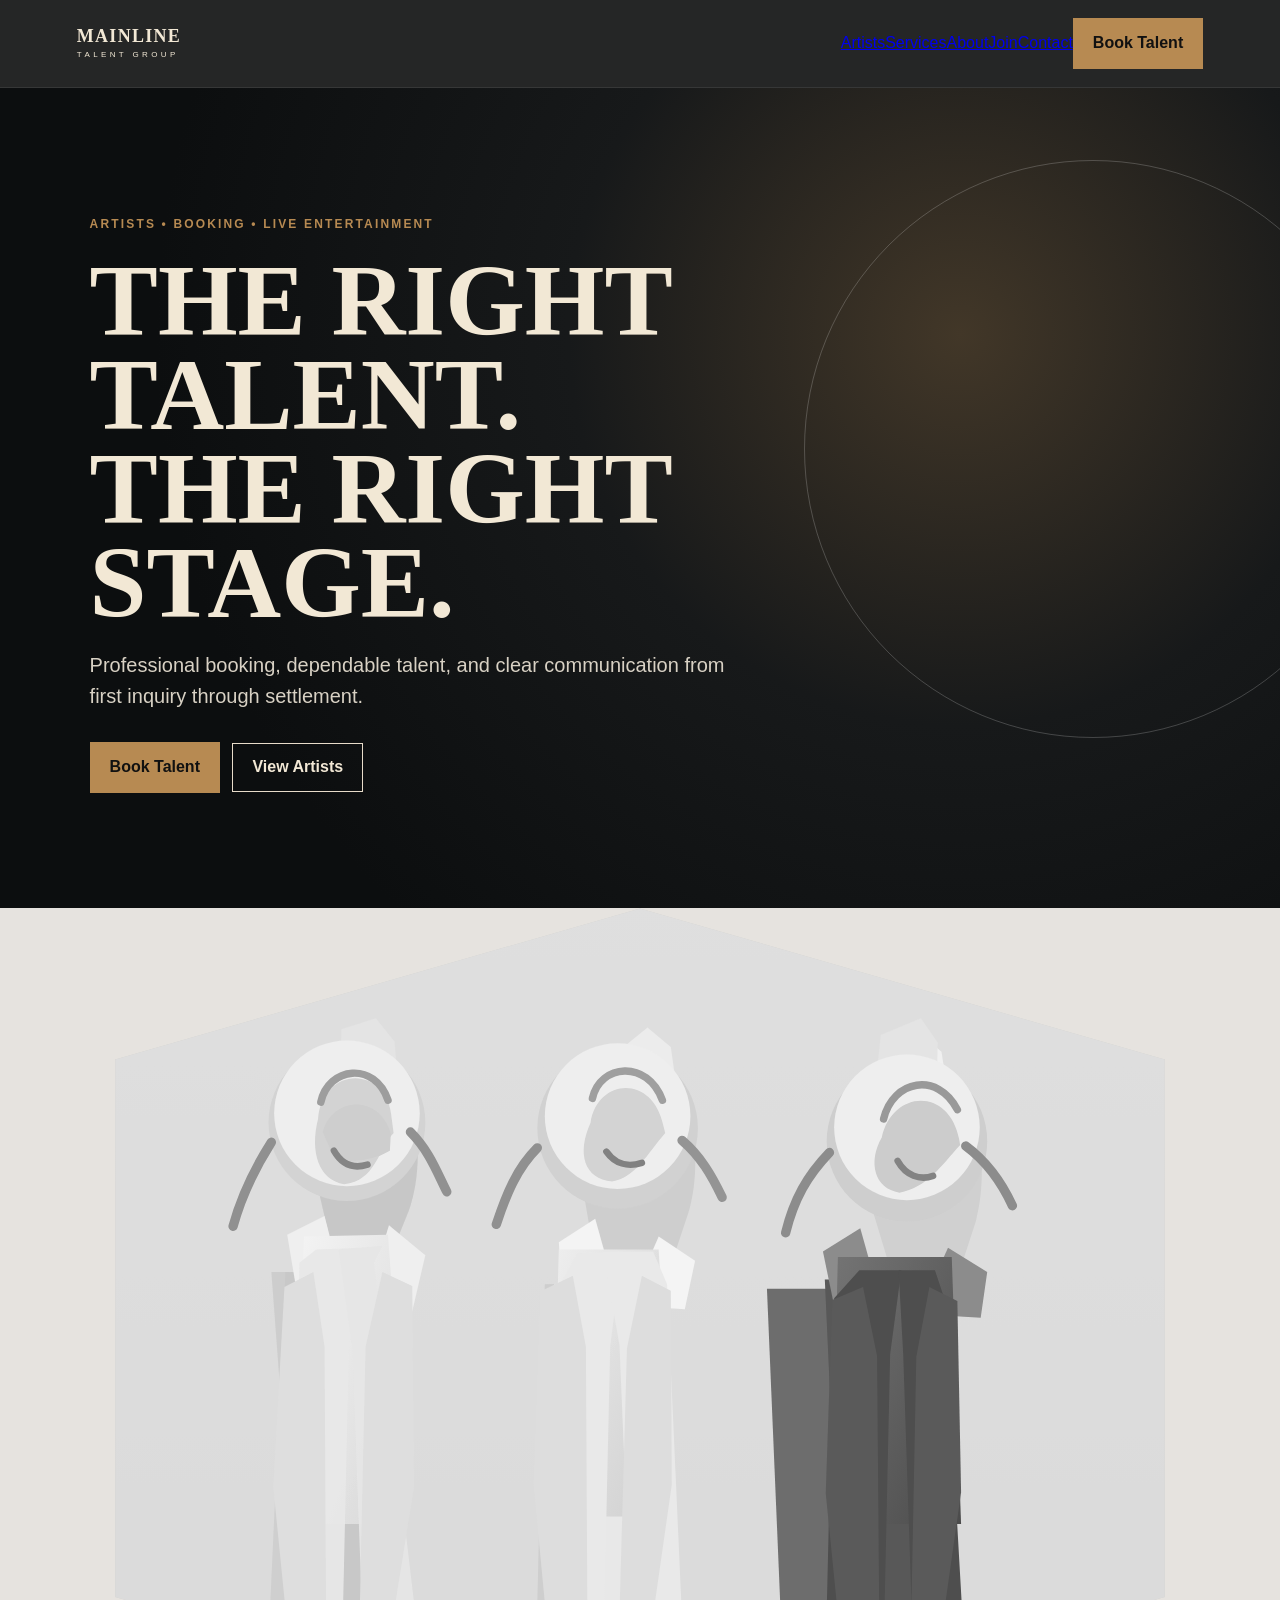
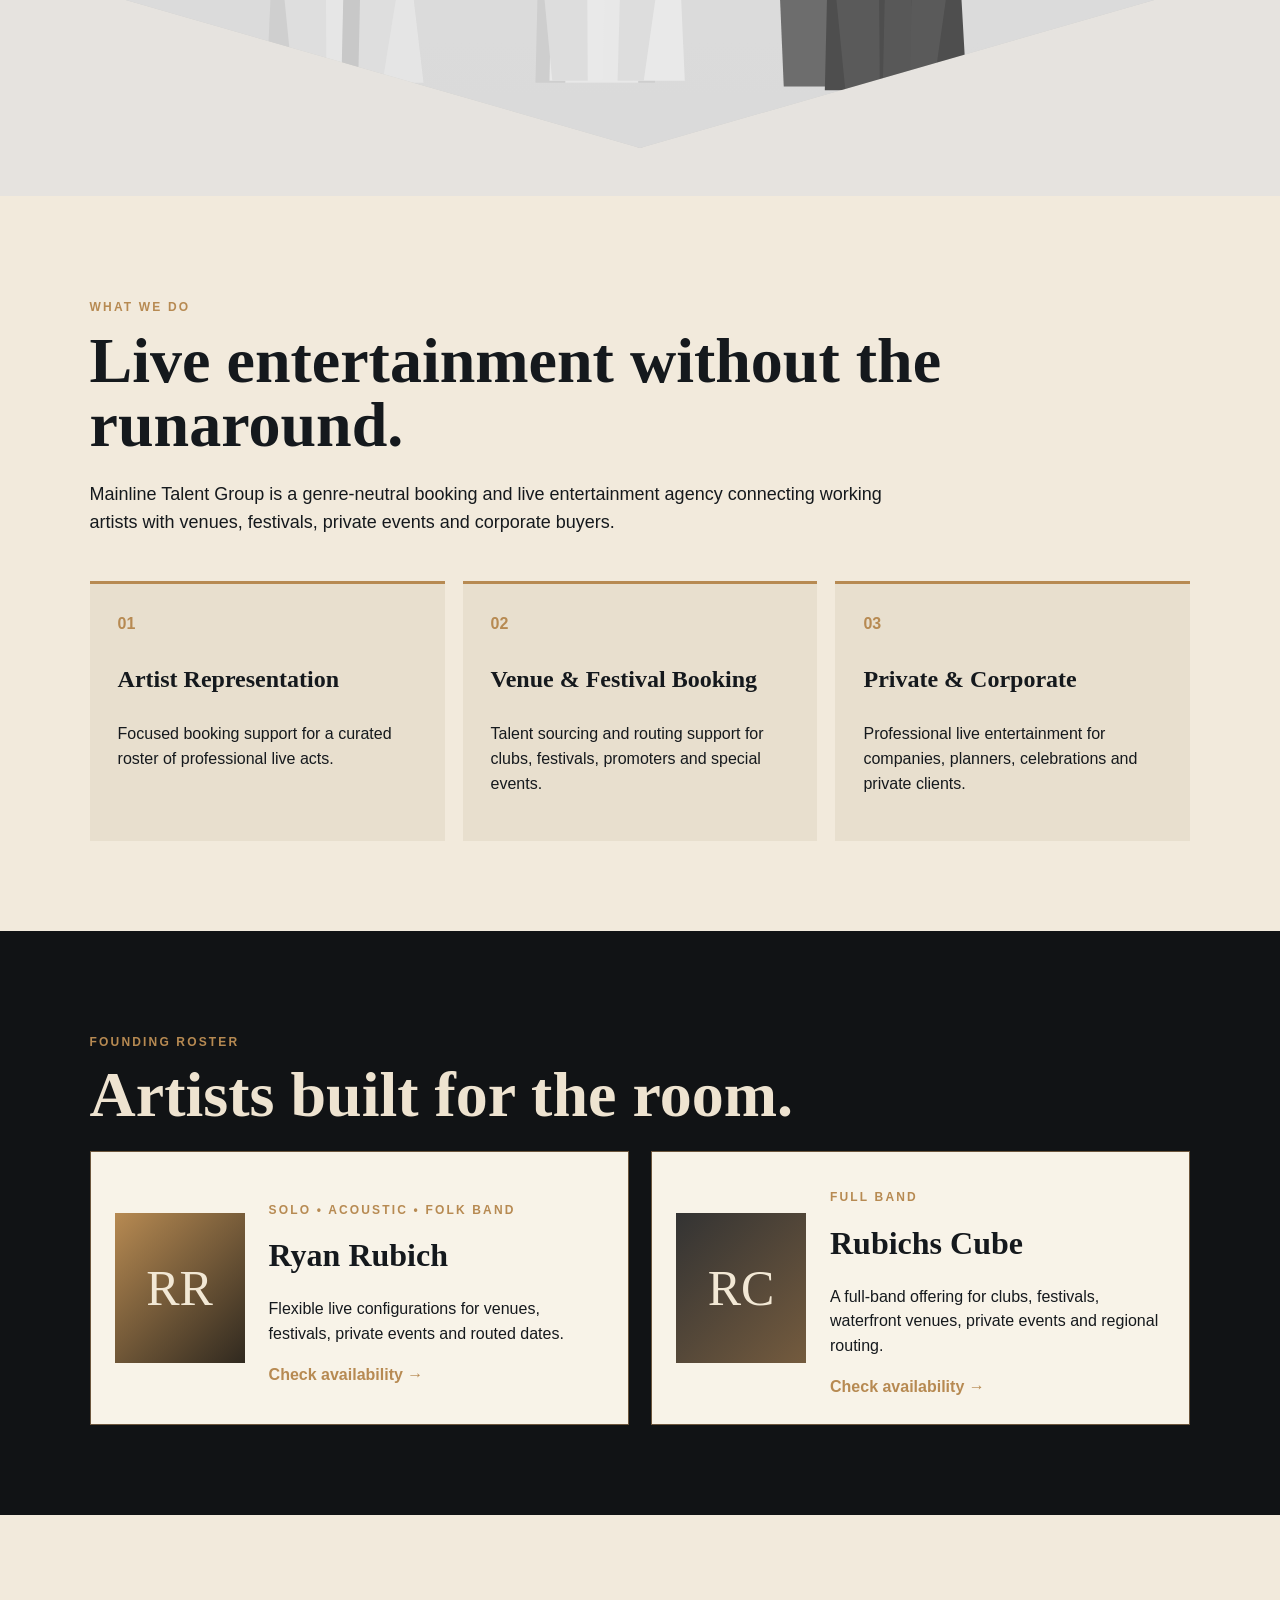
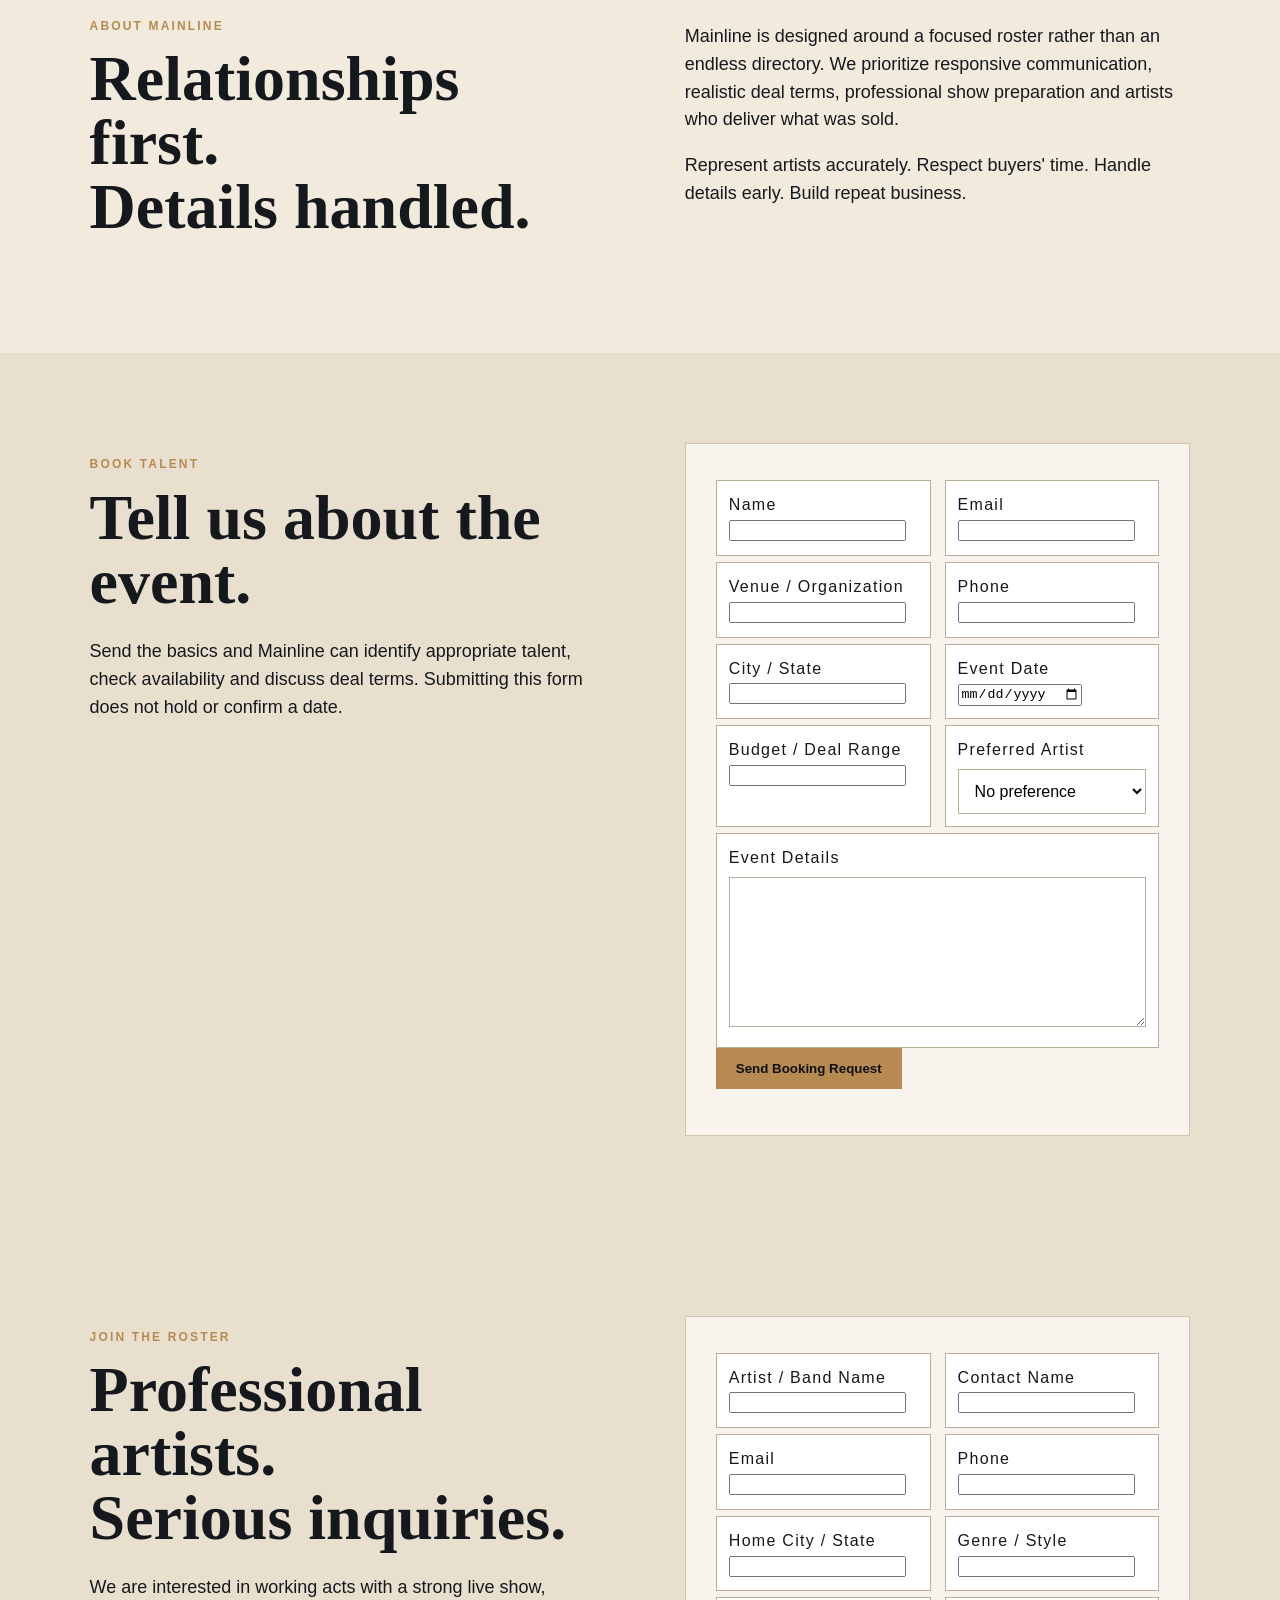
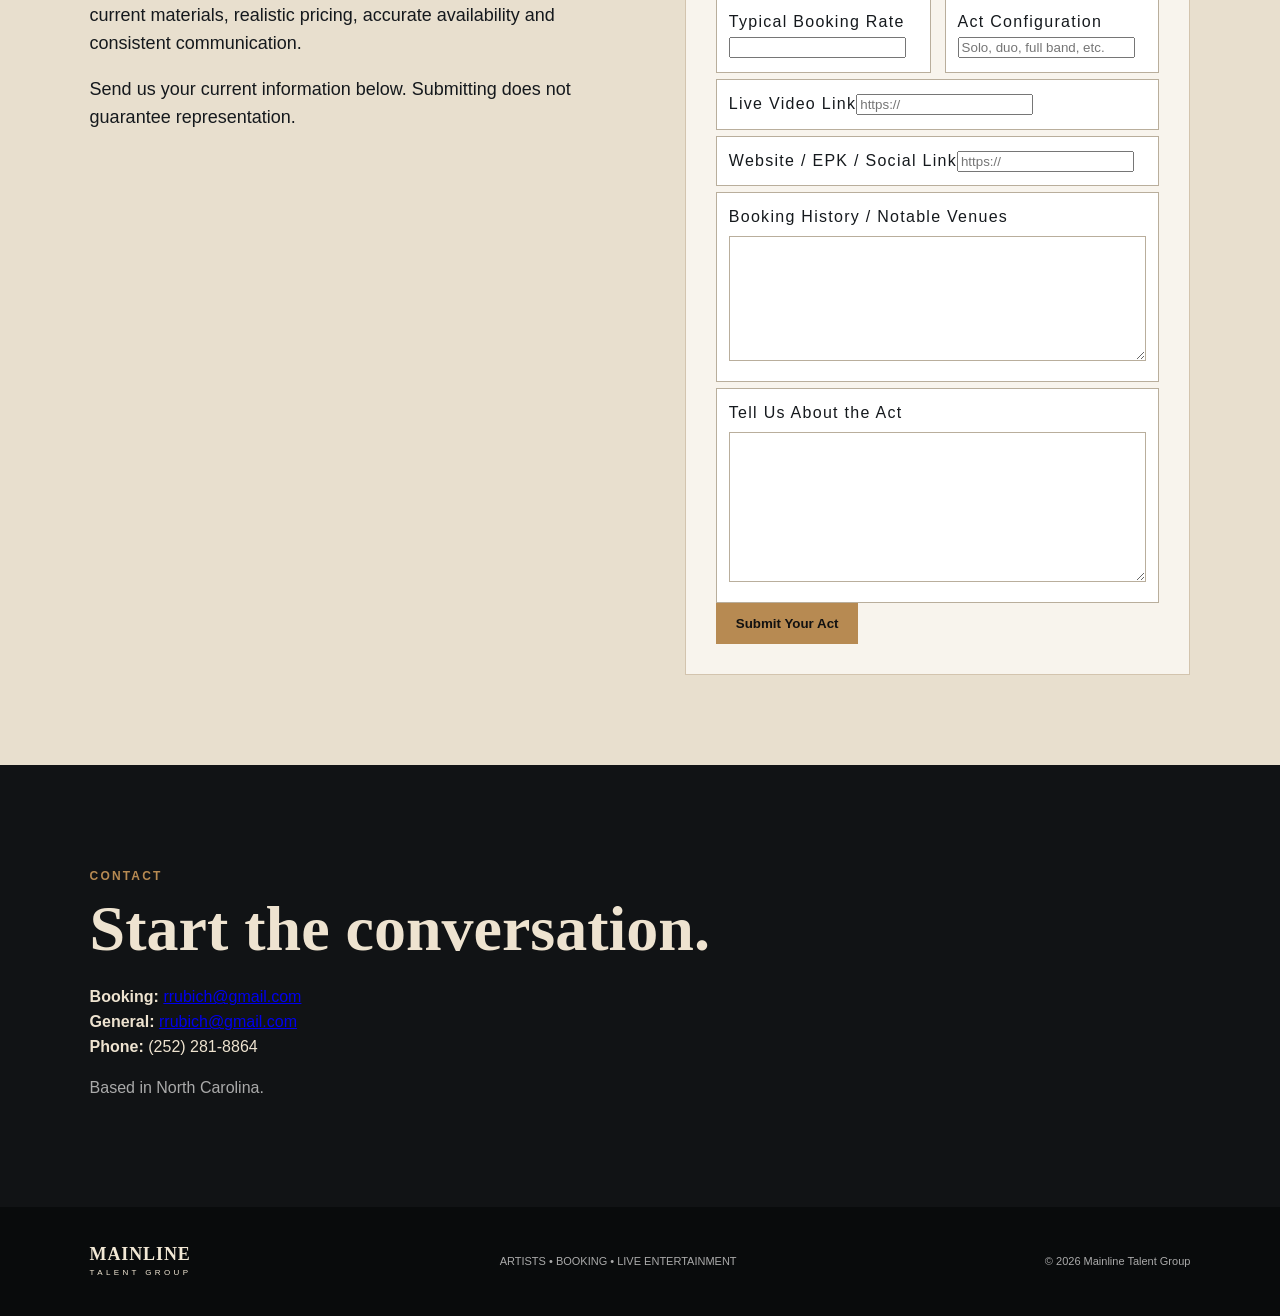
==== index.html @ 34085a2b "Fix form redirects for GitHub Pages domain" ====
<!doctype html>
<html lang="en"><head><meta charset="utf-8"><meta name="viewport" content="width=device-width,initial-scale=1">
<title>Mainline Talent Group | Artists, Booking & Live Entertainment</title><meta name="description" content="Mainline Talent Group connects professional live artists with venues, festivals, private events and corporate buyers.">
<link rel="stylesheet" href="styles.css"></head>
<body><header><a class="brand" href="#home"><b>MAINLINE</b><small>TALENT GROUP</small></a><button id="menu">☰</button><nav><a href="#artists">Artists</a><a href="#services">Services</a><a href="#about">About</a><a href="#join">Join</a><a href="#contact">Contact</a><a class="btn" href="#book">Book Talent</a></nav></header>
<main><section class="hero" id="home"><div><p class="eyebrow">ARTISTS • BOOKING • LIVE ENTERTAINMENT</p><h1>THE RIGHT TALENT.<br>THE RIGHT STAGE.</h1><p class="lede">Professional booking, dependable talent, and clear communication from first inquiry through settlement.</p><a class="btn" href="#book">Book Talent</a> <a class="outline" href="#artists">View Artists</a></div></section>

<section class="feature-band" aria-label="Mainline Talent Group portrait">
  <div class="diamond-frame">
    <img src="assets/team-portrait.svg" alt="Mainline Talent Group portrait">
  </div>
</section>

<section id="services"><p class="eyebrow">WHAT WE DO</p><h2>Live entertainment without the runaround.</h2><p class="intro">Mainline Talent Group is a genre-neutral booking and live entertainment agency connecting working artists with venues, festivals, private events and corporate buyers.</p><div class="cards"><article><i>01</i><h3>Artist Representation</h3><p>Focused booking support for a curated roster of professional live acts.</p></article><article><i>02</i><h3>Venue & Festival Booking</h3><p>Talent sourcing and routing support for clubs, festivals, promoters and special events.</p></article><article><i>03</i><h3>Private & Corporate</h3><p>Professional live entertainment for companies, planners, celebrations and private clients.</p></article></div></section>
<section class="dark" id="artists"><p class="eyebrow">FOUNDING ROSTER</p><h2>Artists built for the room.</h2><div class="artists"><article><div class="monogram">RR</div><div><p class="eyebrow">SOLO • ACOUSTIC • FOLK BAND</p><h3>Ryan Rubich</h3><p>Flexible live configurations for venues, festivals, private events and routed dates.</p><a href="#book">Check availability →</a></div></article><article><div class="monogram alt">RC</div><div><p class="eyebrow">FULL BAND</p><h3>Rubichs Cube</h3><p>A full-band offering for clubs, festivals, waterfront venues, private events and regional routing.</p><a href="#book">Check availability →</a></div></article></div></section>
<section class="split" id="about"><div><p class="eyebrow">ABOUT MAINLINE</p><h2>Relationships first.<br>Details handled.</h2></div><div><p>Mainline is designed around a focused roster rather than an endless directory. We prioritize responsive communication, realistic deal terms, professional show preparation and artists who deliver what was sold.</p><p>Represent artists accurately. Respect buyers' time. Handle details early. Build repeat business.</p></div></section>
<section class="split formwrap" id="book"><div><p class="eyebrow">BOOK TALENT</p><h2>Tell us about the event.</h2><p>Send the basics and Mainline can identify appropriate talent, check availability and discuss deal terms. Submitting this form does not hold or confirm a date.</p></div><form id="booking" action="https://formsubmit.co/rrubich@gmail.com" method="POST"><input type="hidden" name="_subject" value="New Mainline Talent Group Booking Inquiry"><input type="hidden" name="_template" value="table"><input type="hidden" name="_next" value="https://4hnk9cyy96-lgtm.github.io/Mainline-Talent-Group/thanks.html"><input type="text" name="_honey" style="display:none"><div class="two"><label>Name<input name="name" required></label><label>Email<input name="email" type="email" required></label></div><div class="two"><label>Venue / Organization<input name="venue"></label><label>Phone<input name="phone"></label></div><div class="two"><label>City / State<input name="location"></label><label>Event Date<input name="date" type="date"></label></div><div class="two"><label>Budget / Deal Range<input name="budget"></label><label>Preferred Artist<select name="artist"><option>No preference</option><option>Ryan Rubich</option><option>Rubichs Cube</option></select></label></div><label>Event Details<textarea name="details" rows="5"></textarea></label><button class="btn" type="submit">Send Booking Request</button><p id="note"></p></form></section>
<section class="split formwrap" id="join"><div><p class="eyebrow">JOIN THE ROSTER</p><h2>Professional artists.<br>Serious inquiries.</h2><p>We are interested in working acts with a strong live show, current materials, realistic pricing, accurate availability and consistent communication.</p><p>Send us your current information below. Submitting does not guarantee representation.</p></div><form action="https://formsubmit.co/rrubich@gmail.com" method="POST"><input type="hidden" name="_subject" value="New Mainline Artist Submission"><input type="hidden" name="_template" value="table"><input type="hidden" name="_next" value="https://4hnk9cyy96-lgtm.github.io/Mainline-Talent-Group/artist-submitted.html"><input type="text" name="_honey" style="display:none"><div class="two"><label>Artist / Band Name<input name="artist_name" required></label><label>Contact Name<input name="contact_name" required></label></div><div class="two"><label>Email<input name="email" type="email" required></label><label>Phone<input name="phone" required></label></div><div class="two"><label>Home City / State<input name="location" required></label><label>Genre / Style<input name="genre" required></label></div><div class="two"><label>Typical Booking Rate<input name="rate"></label><label>Act Configuration<input name="configuration" placeholder="Solo, duo, full band, etc."></label></div><label>Live Video Link<input name="live_video" type="url" placeholder="https://"></label><label>Website / EPK / Social Link<input name="epk" type="url" placeholder="https://"></label><label>Booking History / Notable Venues<textarea name="booking_history" rows="4"></textarea></label><label>Tell Us About the Act<textarea name="about_act" rows="5" required></textarea></label><button class="btn" type="submit">Submit Your Act</button></form></section>
<section class="dark" id="contact"><p class="eyebrow">CONTACT</p><h2>Start the conversation.</h2><p><b>Booking:</b> <a href="mailto:rrubich@gmail.com">rrubich@gmail.com</a><br><b>General:</b> <a href="mailto:rrubich@gmail.com">rrubich@gmail.com</a><br><b>Phone:</b> (252) 281-8864</p><p class="muted">Based in North Carolina.</p></section></main>
<footer><div class="brand"><b>MAINLINE</b><small>TALENT GROUP</small></div><p>ARTISTS • BOOKING • LIVE ENTERTAINMENT</p><p>© <span id="year"></span> Mainline Talent Group</p></footer><script src="script.js"></script></body></html>
---- styles.css ----
*{box-sizing:border-box}html{scroll-behavior:smooth}body{margin:0;background:#f2eadc;color:#15191d;font-family:Arial,sans-serif;line-height:1.55}header{position:sticky;top:0;z-index:10;display:flex;justify-content:space-between;align-items:center;padding:18px 6vw;background:rgba(15,17,18,.9);border-bottom:1px solid rgba(255,255,255,.08)}.brand{color:#f2e8d5;text-decoration:none;display:flex;flex-direction:column;line-height:.9;letter-spacing:.08em}.brand b{font-family:Georgia,serif;font-size:24px}.brand small{font-size:8px;letter-spacing:.42em;margin-top:7px}.nav{display:flex;align-items:center;gap:24px}.nav a{color:#eee3d0;text-decoration:none;font-size:13px}.btn{display:inline-block;background:#b78a52;border:1px solid #b78a52;color:#111!important;padding:12px 19px;text-decoration:none;font-weight:800;cursor:pointer}.outline{display:inline-block;border:1px solid #e8dcca;color:#f2e8d5;padding:11px 19px;text-decoration:none;font-weight:700;margin-left:8px}.hero{min-height:78vh;display:flex;align-items:center;padding:9vw 7vw;background:radial-gradient(circle at 75% 30%,#423728,#17191a 35%,#0c0e0f 72%);color:#f2e8d5;position:relative;overflow:hidden}.hero:after{content:"";position:absolute;width:45vw;height:45vw;border:1px solid rgba(255,255,255,.2);border-radius:50%;right:-8vw;top:8vh}.hero > div{position:relative;z-index:1;max-width:850px}.eyebrow{color:#b78a52;font-size:12px;font-weight:800;letter-spacing:.18em}.hero h1{font:800 clamp(48px,8vw,104px)/.92 Georgia,serif;margin:20px 0}.lede{font-size:20px;color:#d8d1c4;max-width:650px;margin-bottom:30px}section{padding:90px 7vw}h2{font:800 clamp(36px,5vw,64px)/1 Georgia,serif;margin:12px 0 24px}h3{font-family:Georgia,serif}.intro{max-width:800px;font-size:18px}.cards{display:grid;grid-template-columns:repeat(3,1fr);gap:18px;margin-top:45px}.cards article{padding:28px;background:#e8dfce;border-top:3px solid #b78a52}.cards i{color:#b78a52;font-weight:700;font-style:normal}.cards h3{font-size:24px}.dark{background:#111315;color:#eee3d0}.artists{display:grid;grid-template-columns:1fr 1fr;gap:22px}.artists article{display:grid;grid-template-columns:130px 1fr;gap:24px;align-items:center;border:1px solid #6c563d;padding:24px;background:#f8f3e8;color:#15191d}.monogram{height:150px;display:grid;place-items:center;background:linear-gradient(135deg,#b78a52,#30291f);font:50px Georgia,serif;color:#f2e8d5}.monogram.alt{background:linear-gradient(135deg,#333,#745b3e)}.artists h3{font-size:32px;margin:0 0 4px}.artists a{color:#b78a52;text-decoration:none;font-weight:700}.split{display:grid;grid-template-columns:1fr 1fr;gap:7vw}.split > div{font-size:18px}.formwrap{background:#e8dfce}.formwrap form{background:#f8f4ed;padding:30px;border:1px solid #d3c4ae}.two{display:grid;grid-template-columns:1fr 1fr;gap:14px}label{display:block;font-size:12px;font-weight:800;letter-spacing:.08em;margin-top:18px}.input,label,select,textarea{width:100%;margin-top:6px;padding:12px;border:1px solid #b9ae9c;background:#fff;font:inherit}textarea{resize:vertical}.center{text-align:center;max-width:950px;margin:0 auto}.darkline{border-color:#15191d;color:#15191d}.muted{color:#aaa}.footer{padding:35px 7vw;background:#090b0c;color:#aaa;display:flex;justify-content:space-between;align-items:center;font-size:11px}footer{padding:35px 7vw;background:#090b0c;color:#aaa;display:flex;justify-content:space-between;align-items:center;font-size:11px}.footer .brand,.brand b,footer .brand b{font-size:18px}.feature-band{padding:0 0 3rem;background:#e6e3df}.diamond-frame{width:min(82vw,1100px);margin:0 auto;position:relative;aspect-ratio:1.25;overflow:hidden;clip-path:polygon(50% 0%, 100% 18%, 100% 82%, 50% 100%, 0% 82%, 0% 18%);background:#d2d0cb;box-shadow:0 24px 48px rgba(0,0,0,.12)}.diamond-frame img{display:block;width:100%;height:100%;object-fit:cover;filter:grayscale(1) contrast(1.08) brightness(.96)}@media (max-width:800px){header{padding:16px 5vw}#menu{display:block;background:none;color:#f2e8d5;border:0;font-size:26px}nav{display:none;position:absolute;top:100%;left:0;right:0;background:#111315;padding:20px 5vw;flex-direction:column;align-items:flex-start}.nav.open{display:flex}.hero{min-height:auto;padding-top:96px;padding-bottom:70px}.cards,.artists,.split,.two{grid-template-columns:1fr}.feature-band{padding-bottom:2rem}.diamond-frame{width:min(90vw,800px)}footer{flex-direction:column;align-items:flex-start;gap:12px}}@media (min-width:801px){#menu{display:none}}
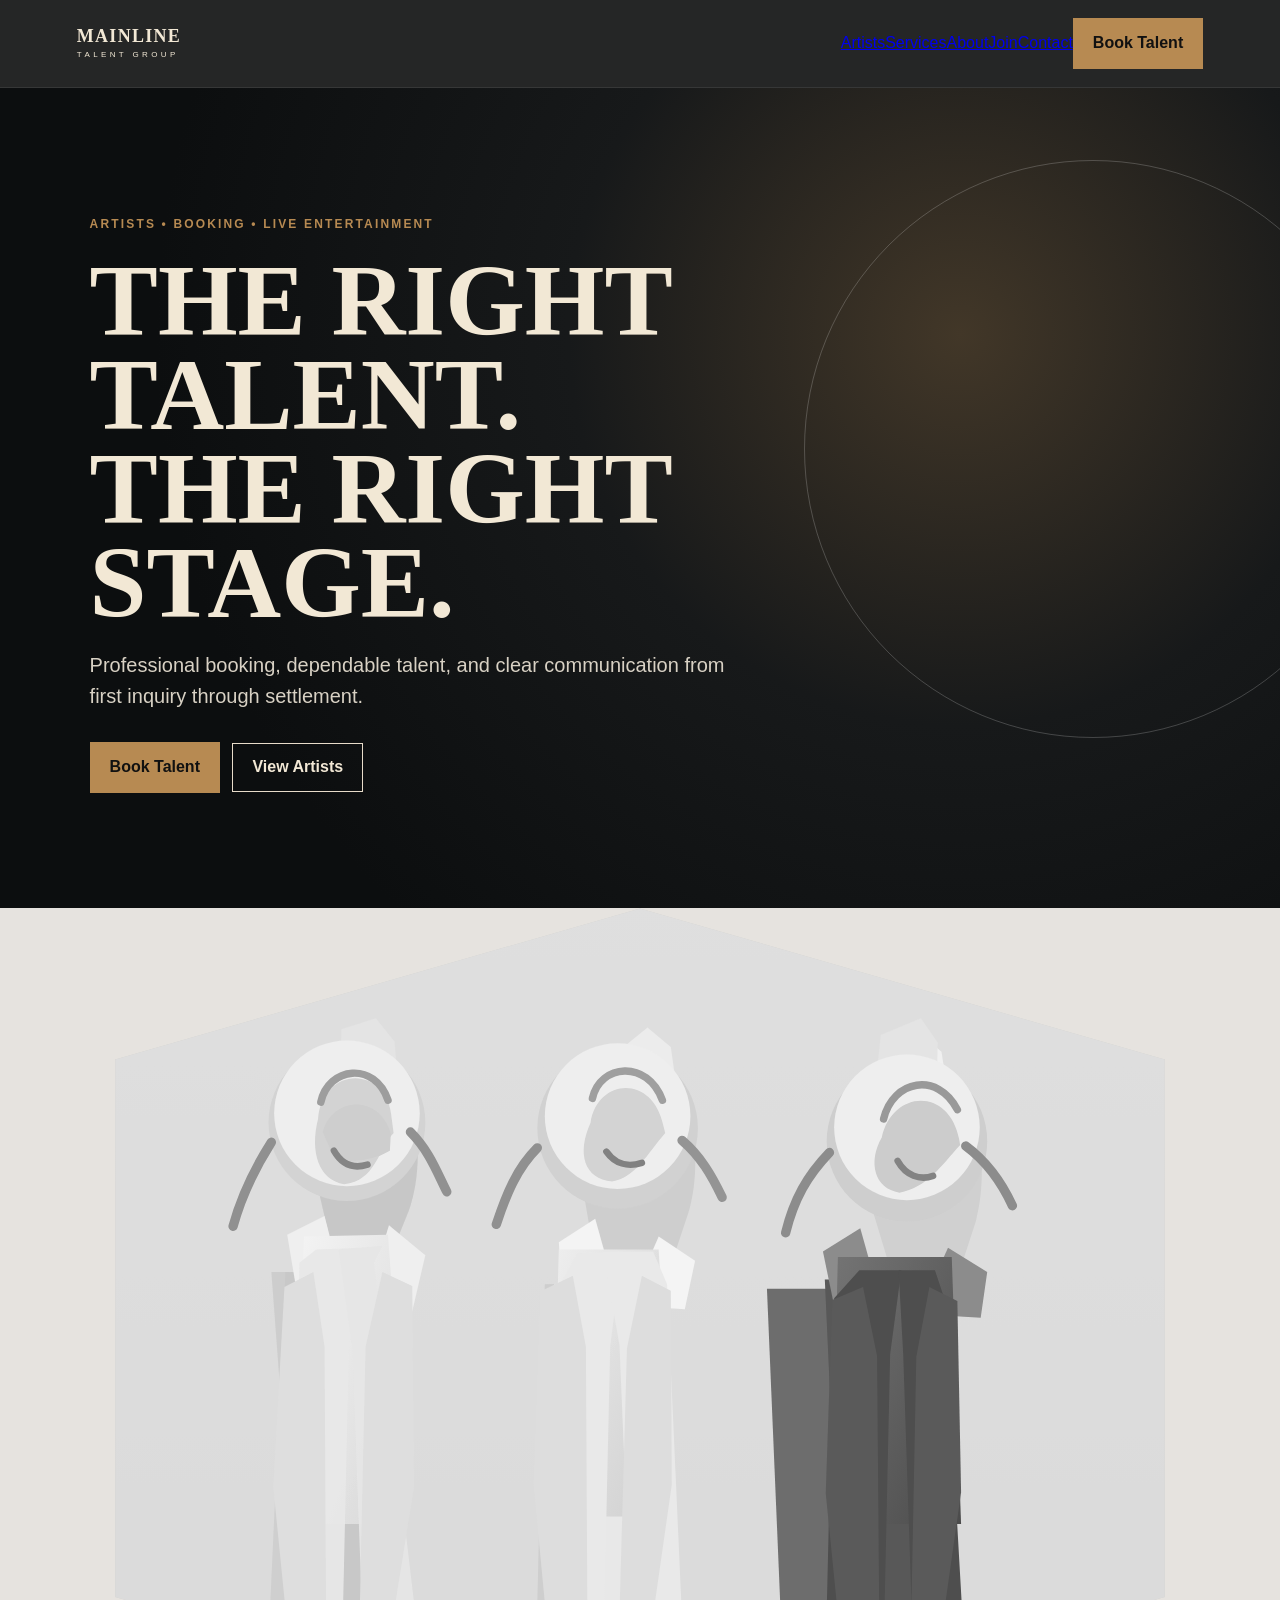
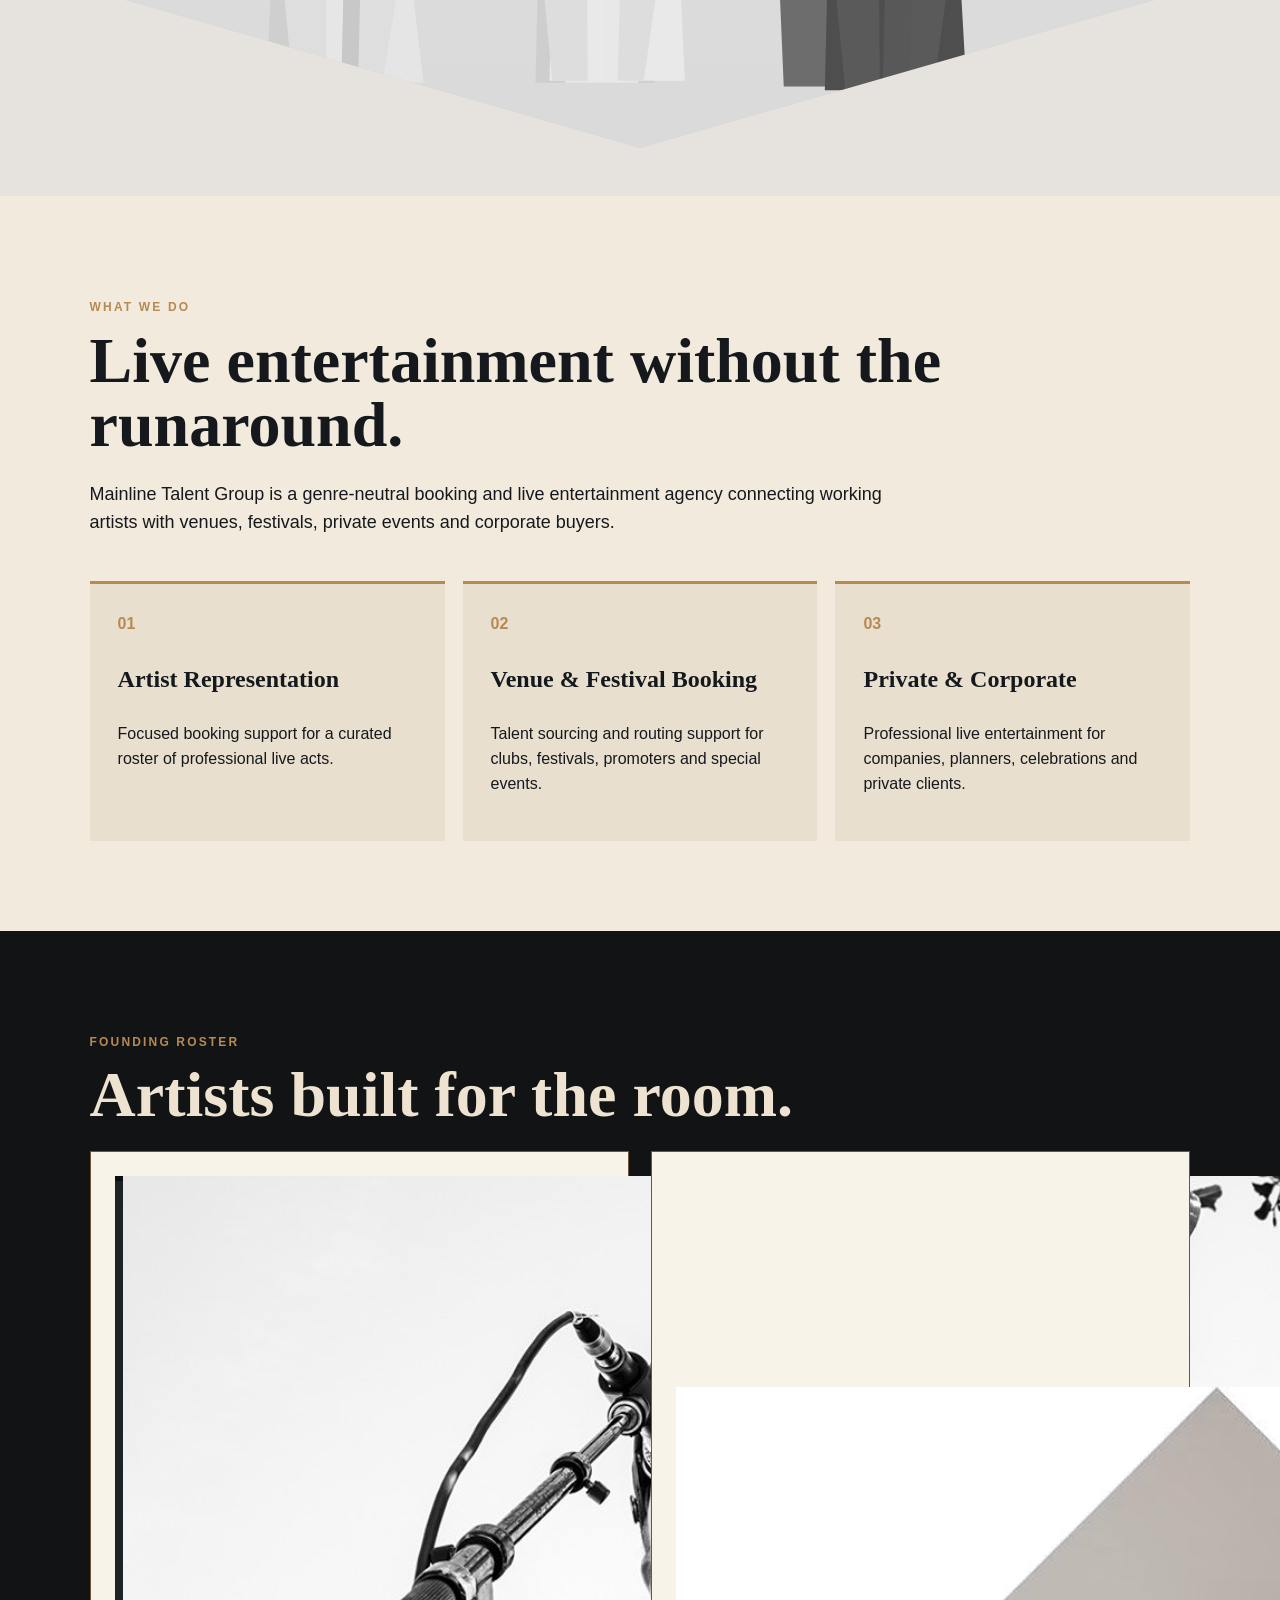
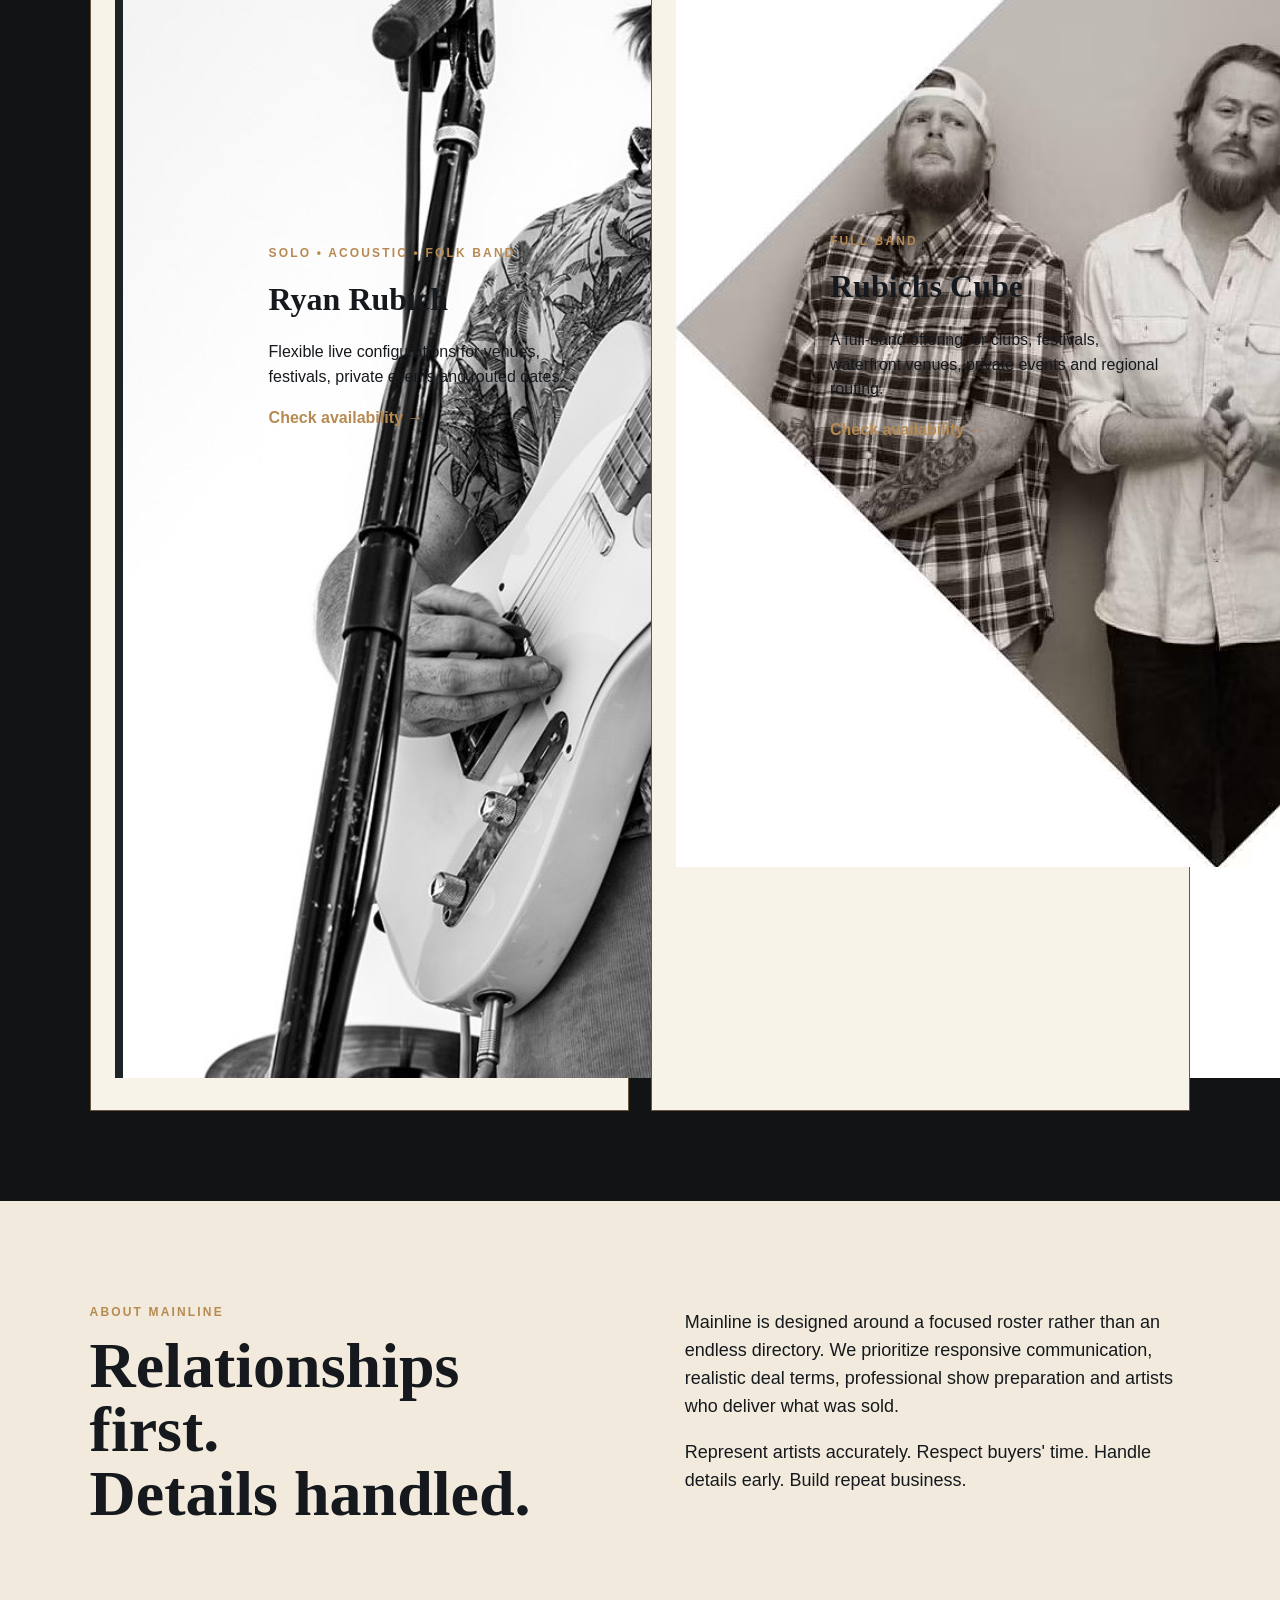
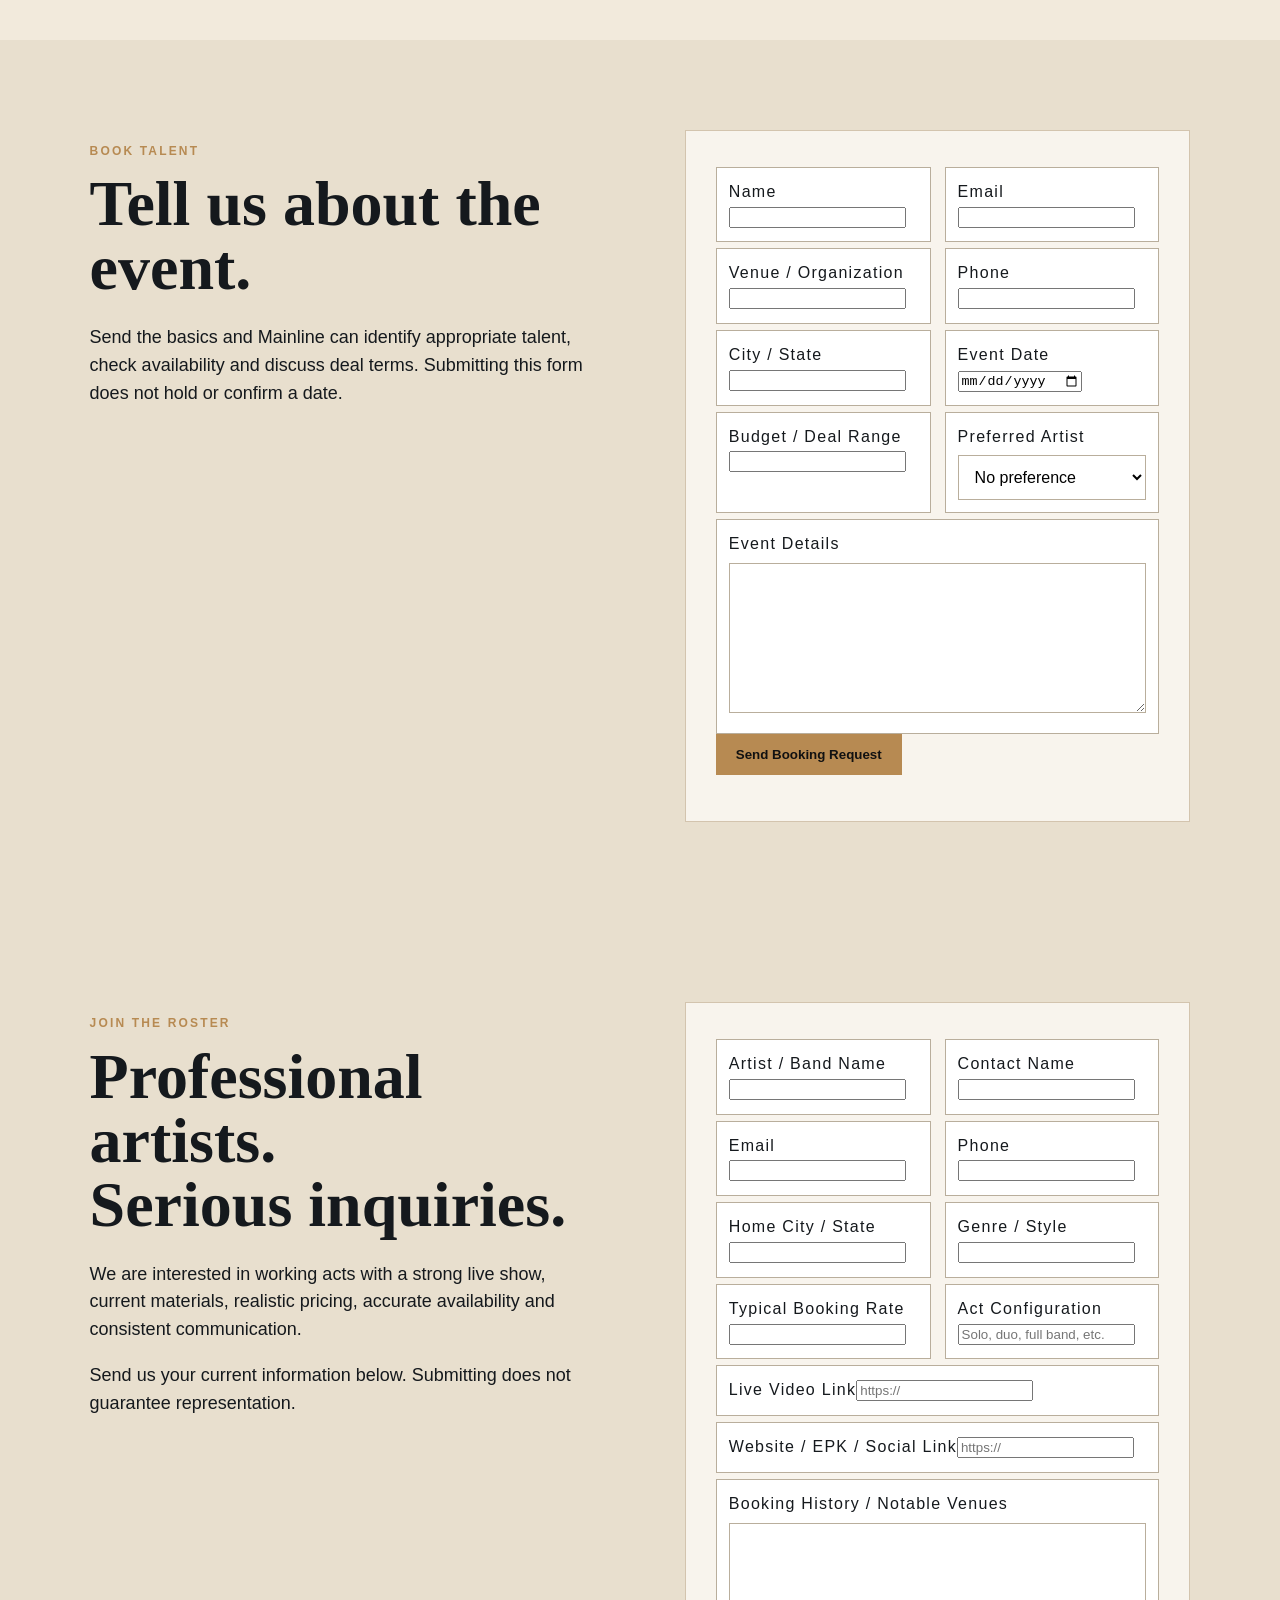
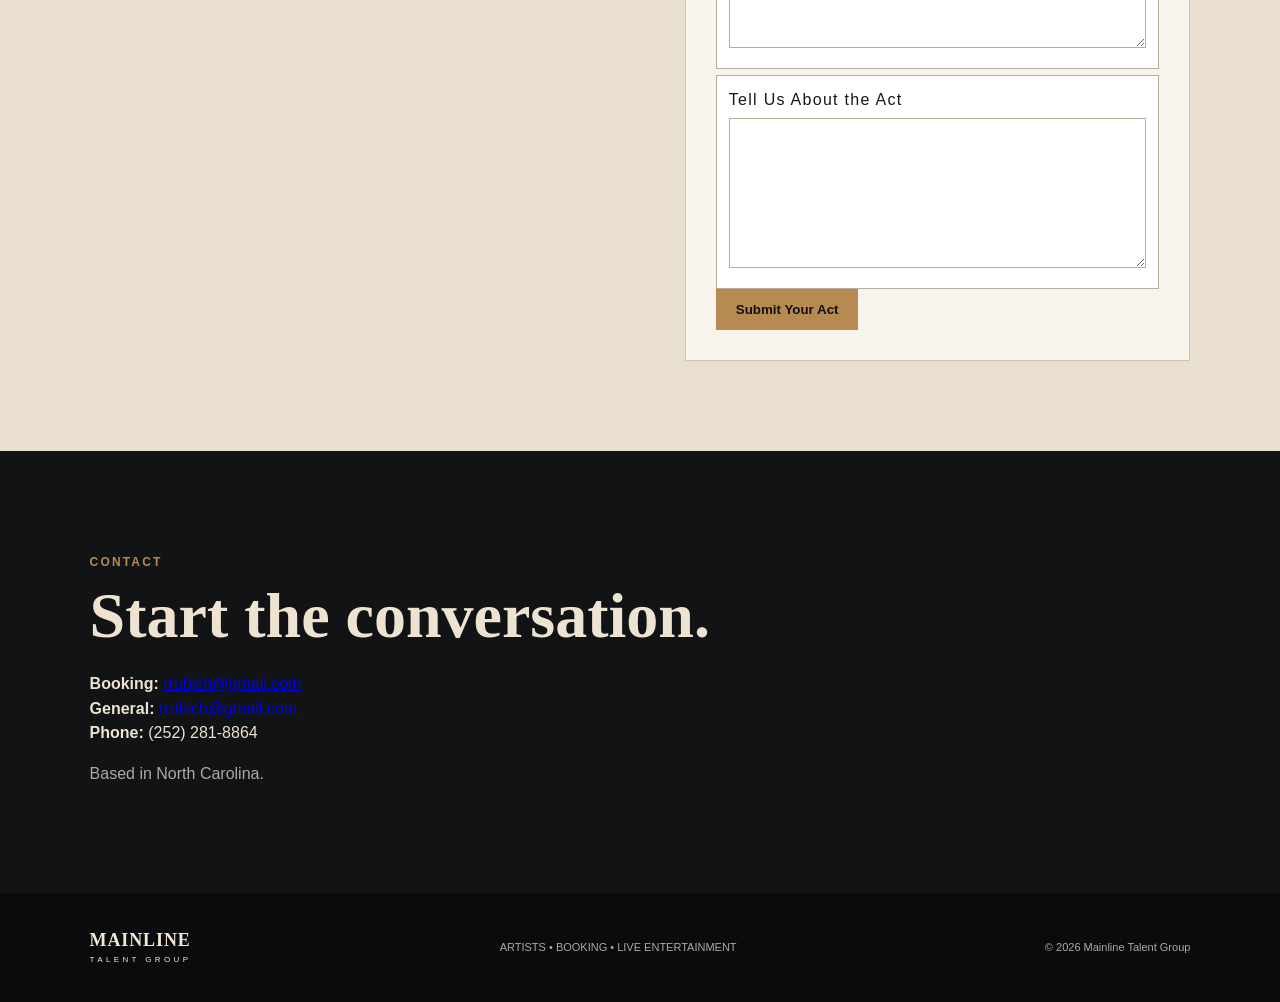
==== commit 140533d3: "Add artist photos to founding roster" ====
--- a/index.html
+++ b/index.html
@@ -12,7 +12,7 @@
 </section>
 
 <section id="services"><p class="eyebrow">WHAT WE DO</p><h2>Live entertainment without the runaround.</h2><p class="intro">Mainline Talent Group is a genre-neutral booking and live entertainment agency connecting working artists with venues, festivals, private events and corporate buyers.</p><div class="cards"><article><i>01</i><h3>Artist Representation</h3><p>Focused booking support for a curated roster of professional live acts.</p></article><article><i>02</i><h3>Venue & Festival Booking</h3><p>Talent sourcing and routing support for clubs, festivals, promoters and special events.</p></article><article><i>03</i><h3>Private & Corporate</h3><p>Professional live entertainment for companies, planners, celebrations and private clients.</p></article></div></section>
-<section class="dark" id="artists"><p class="eyebrow">FOUNDING ROSTER</p><h2>Artists built for the room.</h2><div class="artists"><article><div class="monogram">RR</div><div><p class="eyebrow">SOLO • ACOUSTIC • FOLK BAND</p><h3>Ryan Rubich</h3><p>Flexible live configurations for venues, festivals, private events and routed dates.</p><a href="#book">Check availability →</a></div></article><article><div class="monogram alt">RC</div><div><p class="eyebrow">FULL BAND</p><h3>Rubichs Cube</h3><p>A full-band offering for clubs, festivals, waterfront venues, private events and regional routing.</p><a href="#book">Check availability →</a></div></article></div></section>
+<section class="dark" id="artists"><p class="eyebrow">FOUNDING ROSTER</p><h2>Artists built for the room.</h2><div class="artists"><article><div class="artist-photo"><img src="assets/IMG_4374.jpeg" alt="Ryan Rubich performing live"></div><div><p class="eyebrow">SOLO • ACOUSTIC • FOLK BAND</p><h3>Ryan Rubich</h3><p>Flexible live configurations for venues, festivals, private events and routed dates.</p><a href="#book">Check availability →</a></div></article><article><div class="artist-photo"><img src="assets/IMG_9189.jpeg" alt="Rubichs Cube band"></div><div><p class="eyebrow">FULL BAND</p><h3>Rubichs Cube</h3><p>A full-band offering for clubs, festivals, waterfront venues, private events and regional routing.</p><a href="#book">Check availability →</a></div></article></div></section>
 <section class="split" id="about"><div><p class="eyebrow">ABOUT MAINLINE</p><h2>Relationships first.<br>Details handled.</h2></div><div><p>Mainline is designed around a focused roster rather than an endless directory. We prioritize responsive communication, realistic deal terms, professional show preparation and artists who deliver what was sold.</p><p>Represent artists accurately. Respect buyers' time. Handle details early. Build repeat business.</p></div></section>
 <section class="split formwrap" id="book"><div><p class="eyebrow">BOOK TALENT</p><h2>Tell us about the event.</h2><p>Send the basics and Mainline can identify appropriate talent, check availability and discuss deal terms. Submitting this form does not hold or confirm a date.</p></div><form id="booking" action="https://formsubmit.co/rrubich@gmail.com" method="POST"><input type="hidden" name="_subject" value="New Mainline Talent Group Booking Inquiry"><input type="hidden" name="_template" value="table"><input type="hidden" name="_next" value="https://4hnk9cyy96-lgtm.github.io/Mainline-Talent-Group/thanks.html"><input type="text" name="_honey" style="display:none"><div class="two"><label>Name<input name="name" required></label><label>Email<input name="email" type="email" required></label></div><div class="two"><label>Venue / Organization<input name="venue"></label><label>Phone<input name="phone"></label></div><div class="two"><label>City / State<input name="location"></label><label>Event Date<input name="date" type="date"></label></div><div class="two"><label>Budget / Deal Range<input name="budget"></label><label>Preferred Artist<select name="artist"><option>No preference</option><option>Ryan Rubich</option><option>Rubichs Cube</option></select></label></div><label>Event Details<textarea name="details" rows="5"></textarea></label><button class="btn" type="submit">Send Booking Request</button><p id="note"></p></form></section>
 <section class="split formwrap" id="join"><div><p class="eyebrow">JOIN THE ROSTER</p><h2>Professional artists.<br>Serious inquiries.</h2><p>We are interested in working acts with a strong live show, current materials, realistic pricing, accurate availability and consistent communication.</p><p>Send us your current information below. Submitting does not guarantee representation.</p></div><form action="https://formsubmit.co/rrubich@gmail.com" method="POST"><input type="hidden" name="_subject" value="New Mainline Artist Submission"><input type="hidden" name="_template" value="table"><input type="hidden" name="_next" value="https://4hnk9cyy96-lgtm.github.io/Mainline-Talent-Group/artist-submitted.html"><input type="text" name="_honey" style="display:none"><div class="two"><label>Artist / Band Name<input name="artist_name" required></label><label>Contact Name<input name="contact_name" required></label></div><div class="two"><label>Email<input name="email" type="email" required></label><label>Phone<input name="phone" required></label></div><div class="two"><label>Home City / State<input name="location" required></label><label>Genre / Style<input name="genre" required></label></div><div class="two"><label>Typical Booking Rate<input name="rate"></label><label>Act Configuration<input name="configuration" placeholder="Solo, duo, full band, etc."></label></div><label>Live Video Link<input name="live_video" type="url" placeholder="https://"></label><label>Website / EPK / Social Link<input name="epk" type="url" placeholder="https://"></label><label>Booking History / Notable Venues<textarea name="booking_history" rows="4"></textarea></label><label>Tell Us About the Act<textarea name="about_act" rows="5" required></textarea></label><button class="btn" type="submit">Submit Your Act</button></form></section>
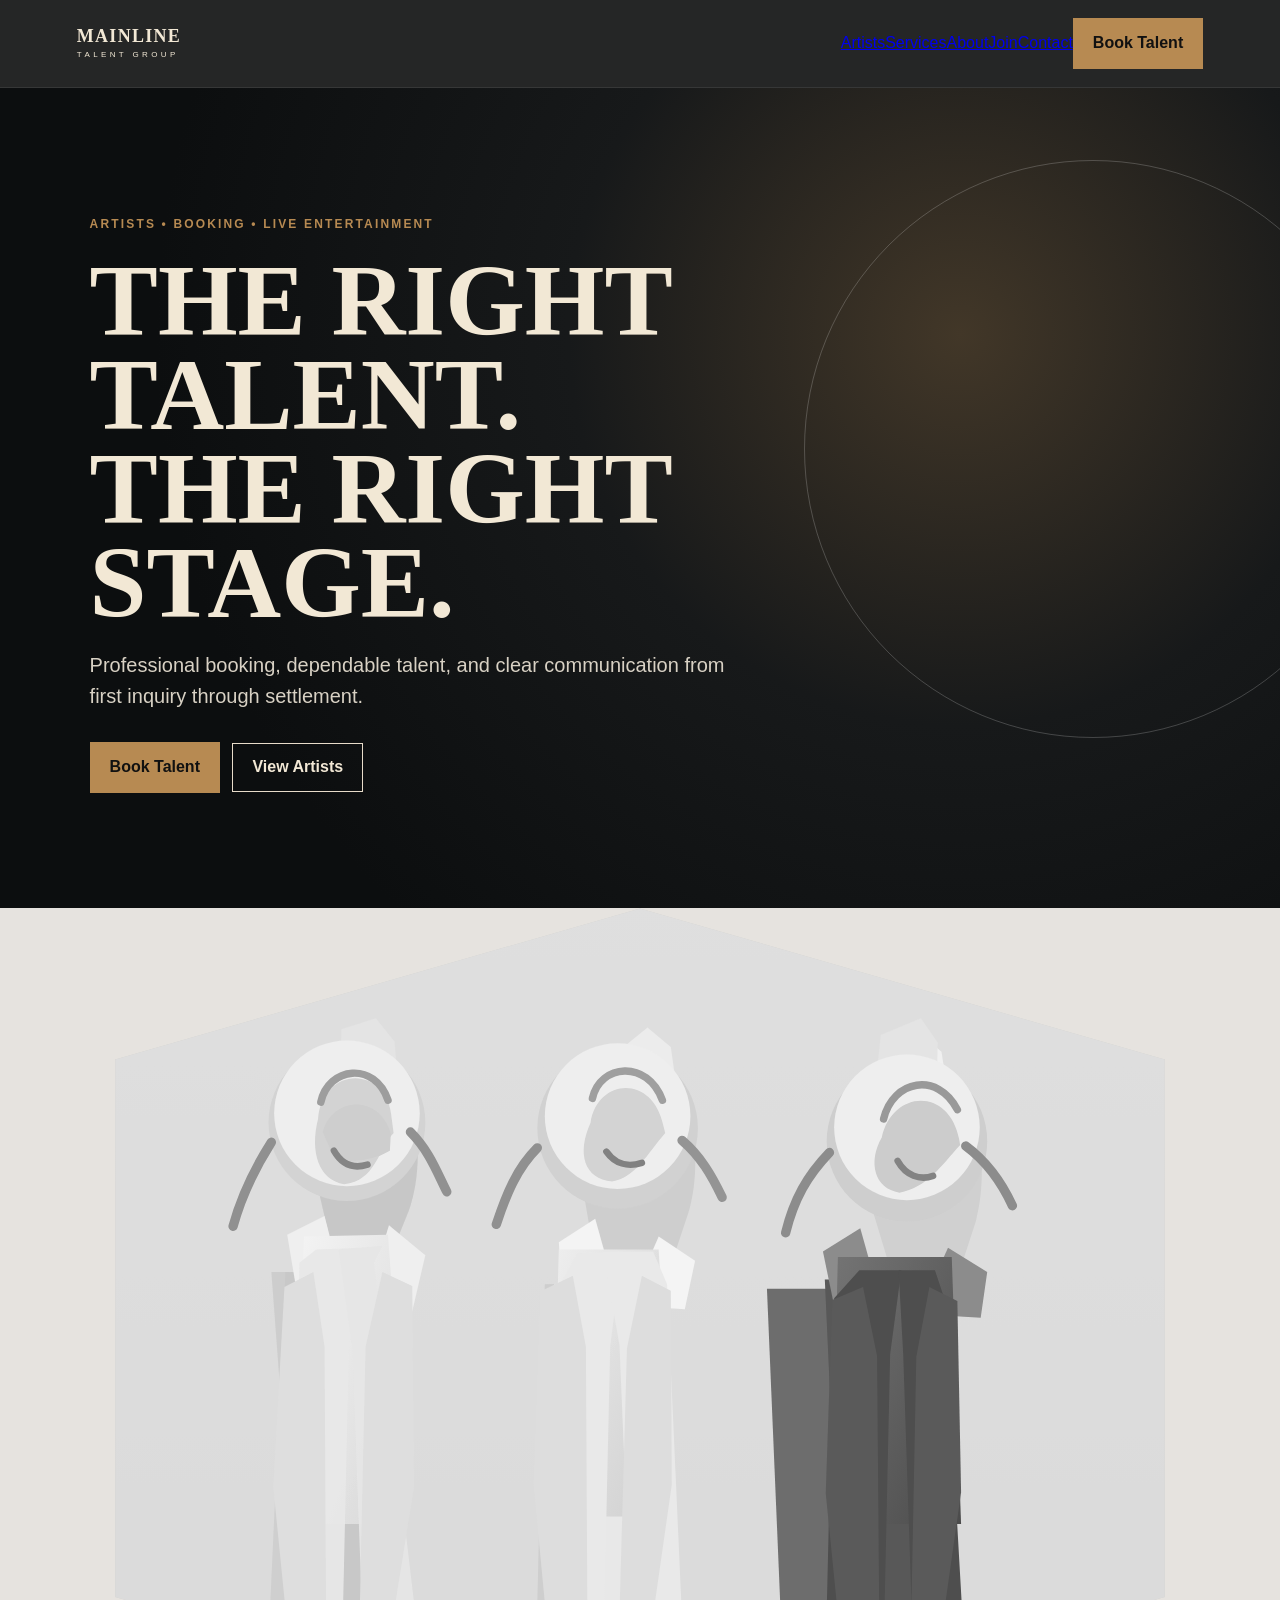
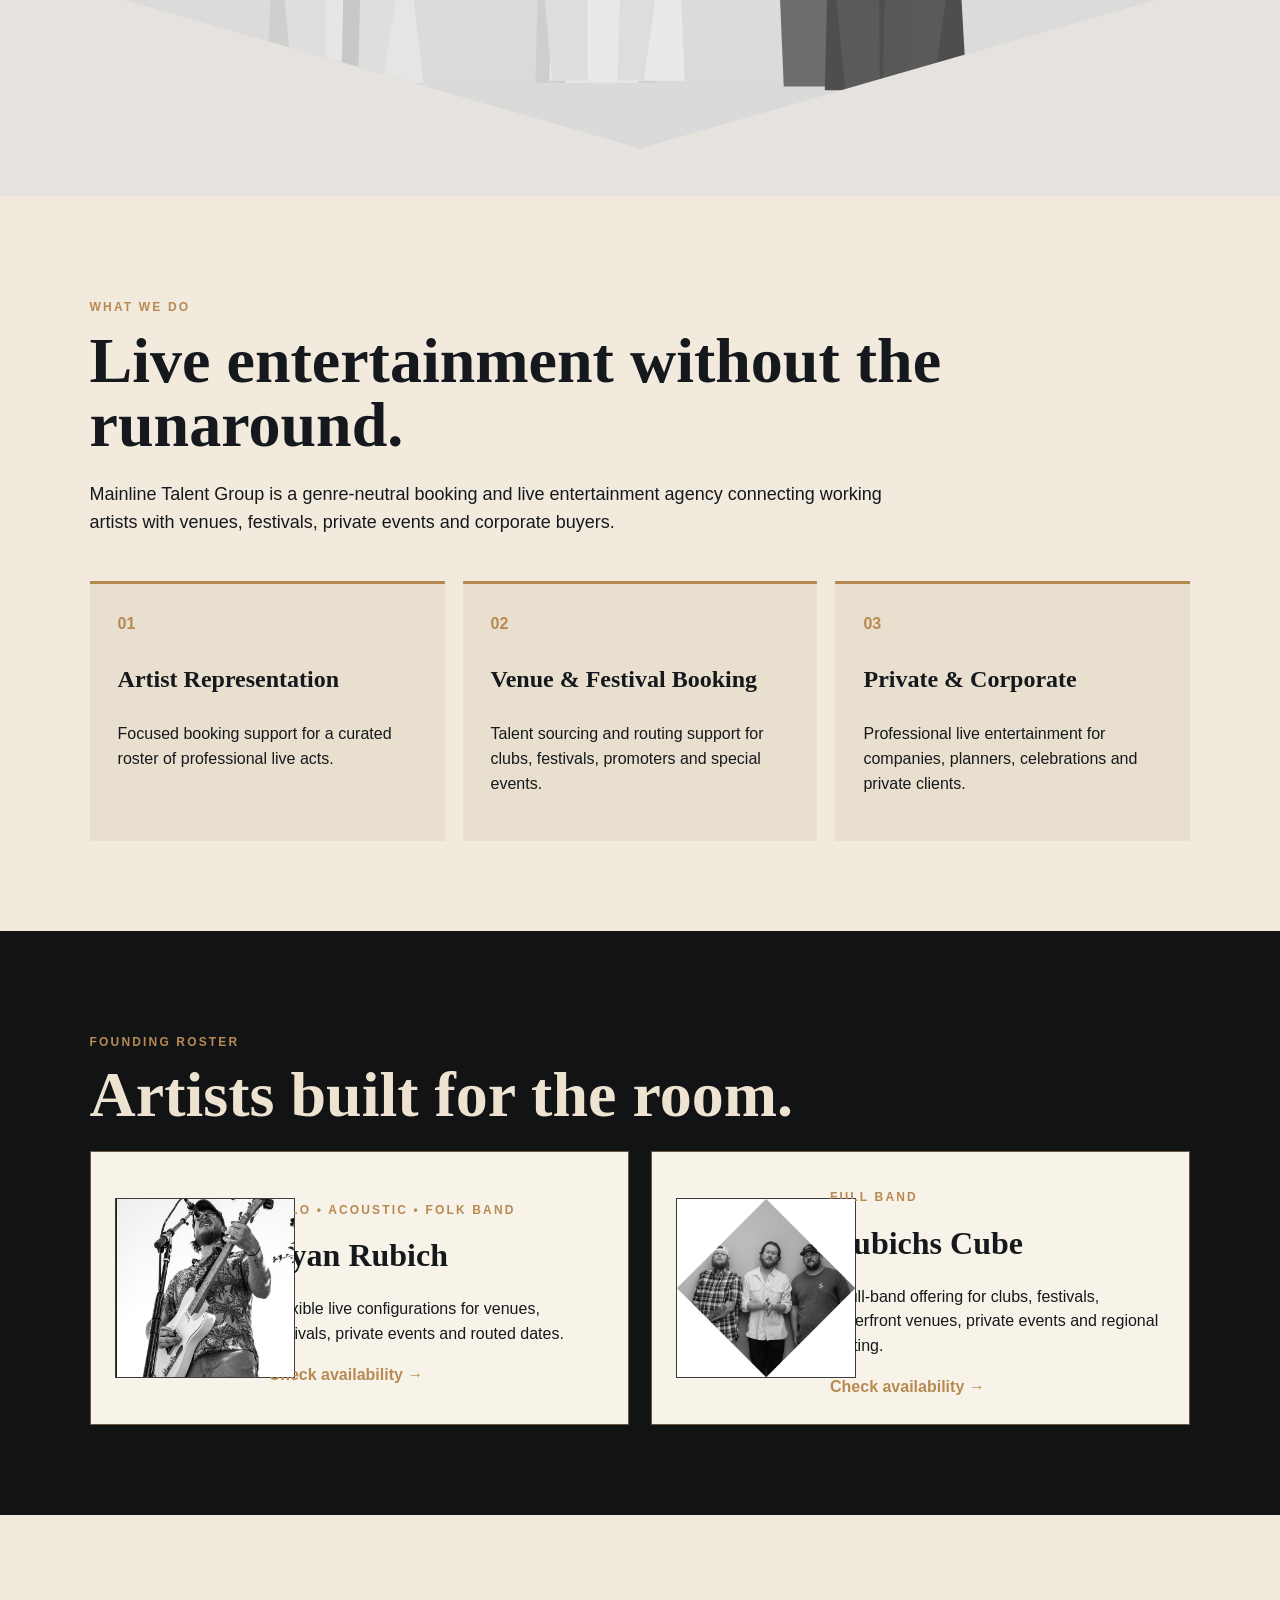
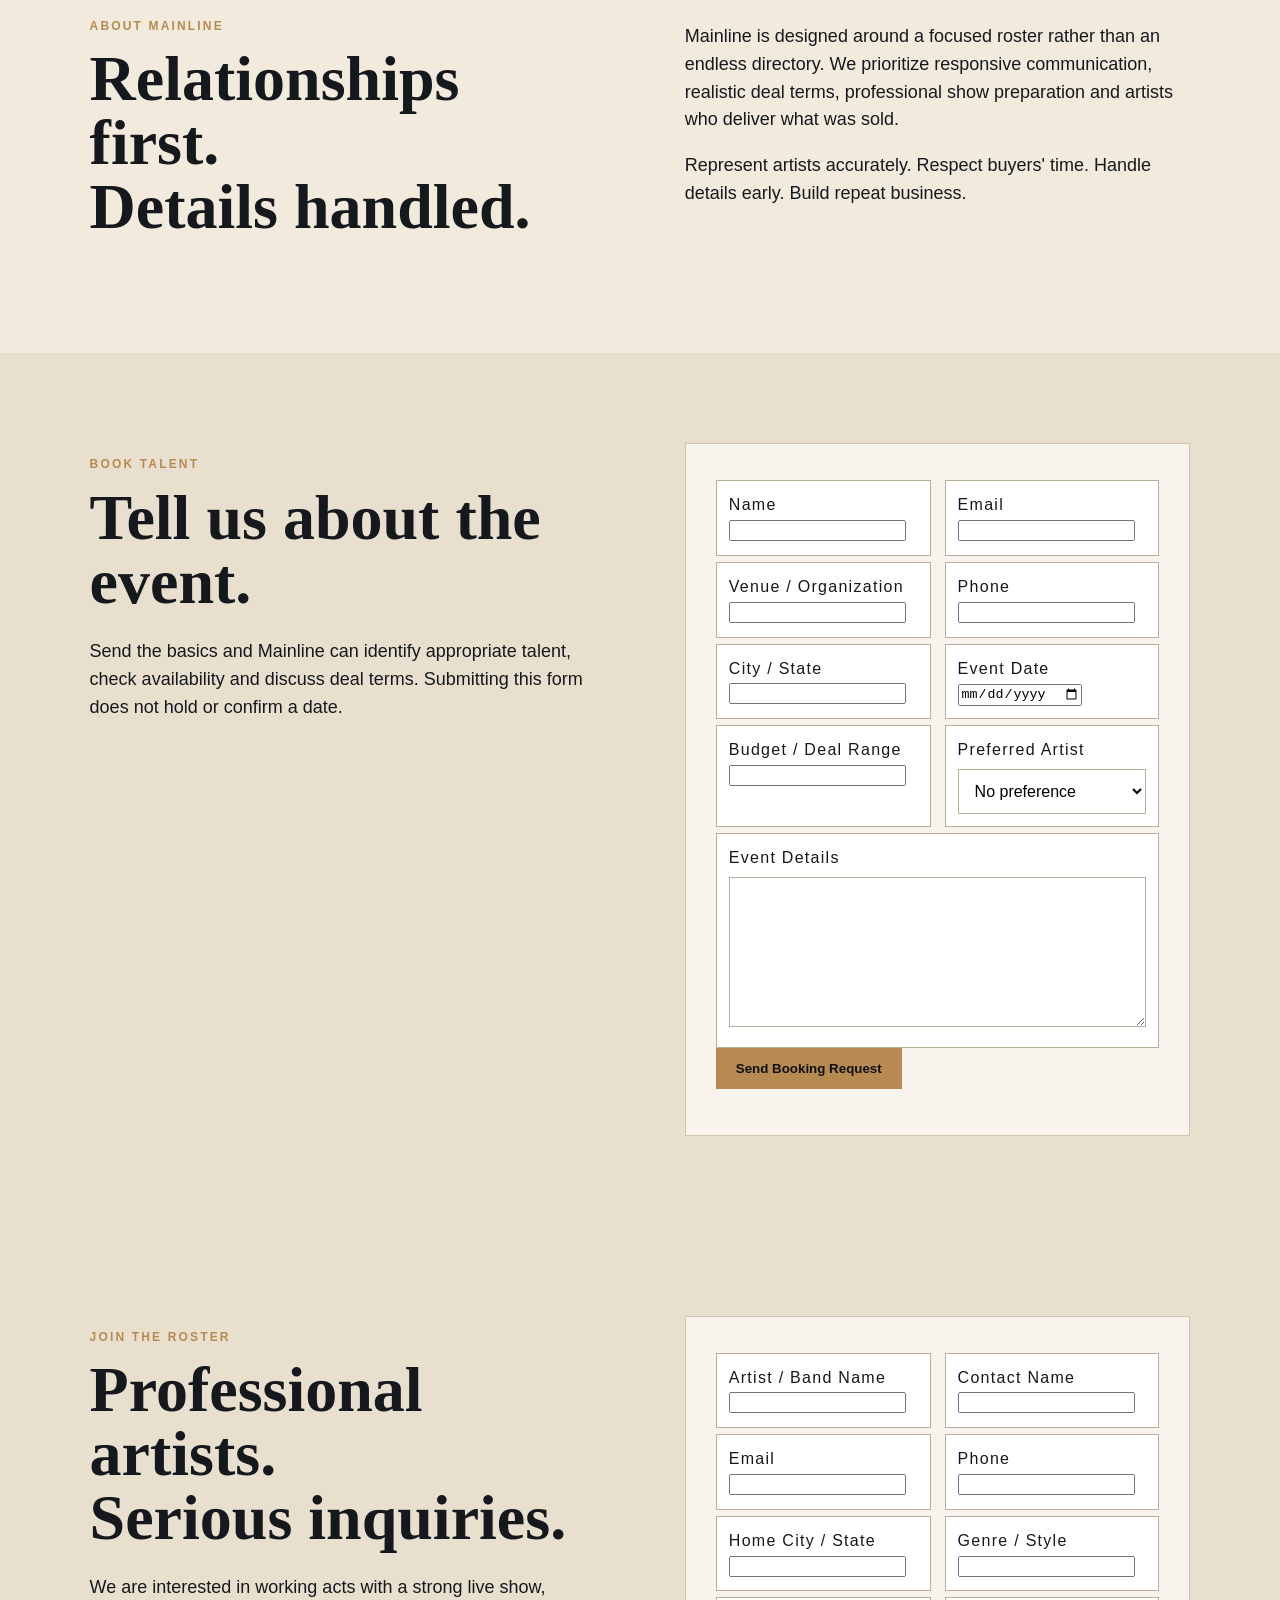
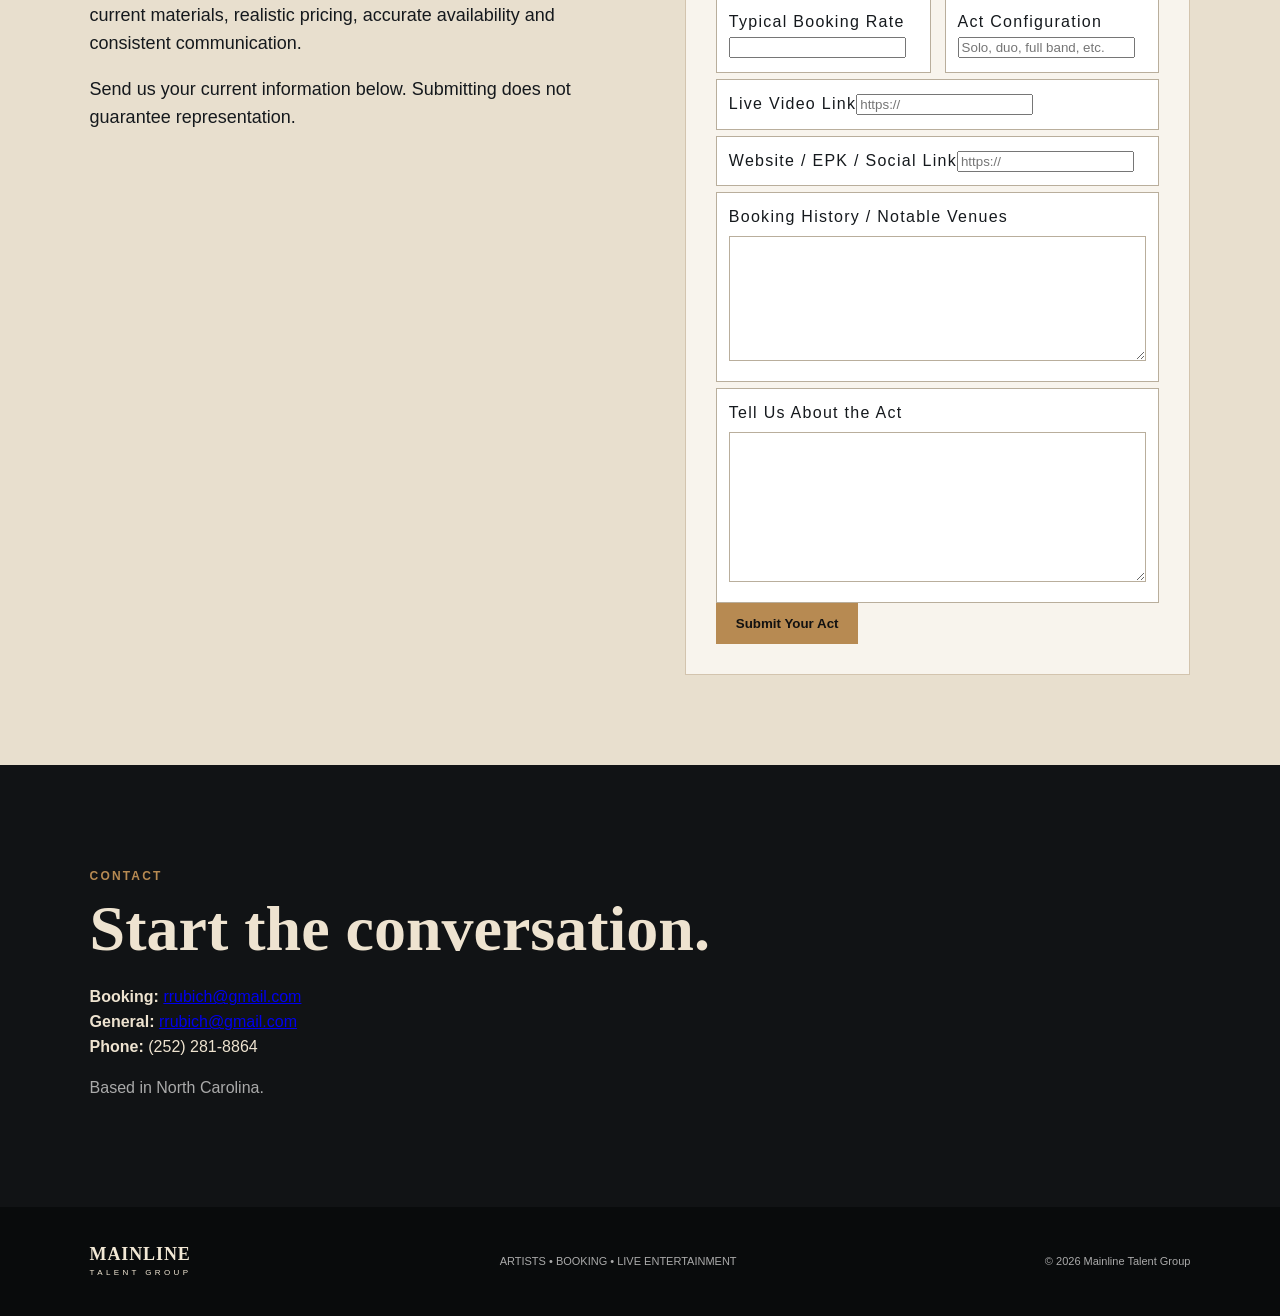
==== commit 25f26c53: "Improve Rubichs Cube card text readability" ====
--- a/index.html
+++ b/index.html
@@ -12,7 +12,7 @@
 </section>
 
 <section id="services"><p class="eyebrow">WHAT WE DO</p><h2>Live entertainment without the runaround.</h2><p class="intro">Mainline Talent Group is a genre-neutral booking and live entertainment agency connecting working artists with venues, festivals, private events and corporate buyers.</p><div class="cards"><article><i>01</i><h3>Artist Representation</h3><p>Focused booking support for a curated roster of professional live acts.</p></article><article><i>02</i><h3>Venue & Festival Booking</h3><p>Talent sourcing and routing support for clubs, festivals, promoters and special events.</p></article><article><i>03</i><h3>Private & Corporate</h3><p>Professional live entertainment for companies, planners, celebrations and private clients.</p></article></div></section>
-<section class="dark" id="artists"><p class="eyebrow">FOUNDING ROSTER</p><h2>Artists built for the room.</h2><div class="artists"><article><div class="artist-photo"><img src="assets/IMG_4374.jpeg" alt="Ryan Rubich performing live"></div><div><p class="eyebrow">SOLO • ACOUSTIC • FOLK BAND</p><h3>Ryan Rubich</h3><p>Flexible live configurations for venues, festivals, private events and routed dates.</p><a href="#book">Check availability →</a></div></article><article><div class="artist-photo"><img src="assets/IMG_9189.jpeg" alt="Rubichs Cube band"></div><div><p class="eyebrow">FULL BAND</p><h3>Rubichs Cube</h3><p>A full-band offering for clubs, festivals, waterfront venues, private events and regional routing.</p><a href="#book">Check availability →</a></div></article></div></section>
+<section class="dark" id="artists"><p class="eyebrow">FOUNDING ROSTER</p><h2>Artists built for the room.</h2><div class="artists"><article><div class="artist-photo"><img src="assets/IMG_4374.jpeg" alt="Ryan Rubich performing live"></div><div><p class="eyebrow">SOLO • ACOUSTIC • FOLK BAND</p><h3>Ryan Rubich</h3><p>Flexible live configurations for venues, festivals, private events and routed dates.</p><a href="#book">Check availability →</a></div></article><article class="rubichs-card"><div class="artist-photo"><img src="assets/IMG_9189.jpeg" alt="Rubichs Cube band"></div><div class="artist-copy"><p class="eyebrow">FULL BAND</p><h3>Rubichs Cube</h3><p>A full-band offering for clubs, festivals, waterfront venues, private events and regional routing.</p><a href="#book">Check availability →</a></div></article></div></section>
 <section class="split" id="about"><div><p class="eyebrow">ABOUT MAINLINE</p><h2>Relationships first.<br>Details handled.</h2></div><div><p>Mainline is designed around a focused roster rather than an endless directory. We prioritize responsive communication, realistic deal terms, professional show preparation and artists who deliver what was sold.</p><p>Represent artists accurately. Respect buyers' time. Handle details early. Build repeat business.</p></div></section>
 <section class="split formwrap" id="book"><div><p class="eyebrow">BOOK TALENT</p><h2>Tell us about the event.</h2><p>Send the basics and Mainline can identify appropriate talent, check availability and discuss deal terms. Submitting this form does not hold or confirm a date.</p></div><form id="booking" action="https://formsubmit.co/rrubich@gmail.com" method="POST"><input type="hidden" name="_subject" value="New Mainline Talent Group Booking Inquiry"><input type="hidden" name="_template" value="table"><input type="hidden" name="_next" value="https://4hnk9cyy96-lgtm.github.io/Mainline-Talent-Group/thanks.html"><input type="text" name="_honey" style="display:none"><div class="two"><label>Name<input name="name" required></label><label>Email<input name="email" type="email" required></label></div><div class="two"><label>Venue / Organization<input name="venue"></label><label>Phone<input name="phone"></label></div><div class="two"><label>City / State<input name="location"></label><label>Event Date<input name="date" type="date"></label></div><div class="two"><label>Budget / Deal Range<input name="budget"></label><label>Preferred Artist<select name="artist"><option>No preference</option><option>Ryan Rubich</option><option>Rubichs Cube</option></select></label></div><label>Event Details<textarea name="details" rows="5"></textarea></label><button class="btn" type="submit">Send Booking Request</button><p id="note"></p></form></section>
 <section class="split formwrap" id="join"><div><p class="eyebrow">JOIN THE ROSTER</p><h2>Professional artists.<br>Serious inquiries.</h2><p>We are interested in working acts with a strong live show, current materials, realistic pricing, accurate availability and consistent communication.</p><p>Send us your current information below. Submitting does not guarantee representation.</p></div><form action="https://formsubmit.co/rrubich@gmail.com" method="POST"><input type="hidden" name="_subject" value="New Mainline Artist Submission"><input type="hidden" name="_template" value="table"><input type="hidden" name="_next" value="https://4hnk9cyy96-lgtm.github.io/Mainline-Talent-Group/artist-submitted.html"><input type="text" name="_honey" style="display:none"><div class="two"><label>Artist / Band Name<input name="artist_name" required></label><label>Contact Name<input name="contact_name" required></label></div><div class="two"><label>Email<input name="email" type="email" required></label><label>Phone<input name="phone" required></label></div><div class="two"><label>Home City / State<input name="location" required></label><label>Genre / Style<input name="genre" required></label></div><div class="two"><label>Typical Booking Rate<input name="rate"></label><label>Act Configuration<input name="configuration" placeholder="Solo, duo, full band, etc."></label></div><label>Live Video Link<input name="live_video" type="url" placeholder="https://"></label><label>Website / EPK / Social Link<input name="epk" type="url" placeholder="https://"></label><label>Booking History / Notable Venues<textarea name="booking_history" rows="4"></textarea></label><label>Tell Us About the Act<textarea name="about_act" rows="5" required></textarea></label><button class="btn" type="submit">Submit Your Act</button></form></section>
--- a/styles.css
+++ b/styles.css
@@ -1 +1,3 @@
-*{box-sizing:border-box}html{scroll-behavior:smooth}body{margin:0;background:#f2eadc;color:#15191d;font-family:Arial,sans-serif;line-height:1.55}header{position:sticky;top:0;z-index:10;display:flex;justify-content:space-between;align-items:center;padding:18px 6vw;background:rgba(15,17,18,.9);border-bottom:1px solid rgba(255,255,255,.08)}.brand{color:#f2e8d5;text-decoration:none;display:flex;flex-direction:column;line-height:.9;letter-spacing:.08em}.brand b{font-family:Georgia,serif;font-size:24px}.brand small{font-size:8px;letter-spacing:.42em;margin-top:7px}.nav{display:flex;align-items:center;gap:24px}.nav a{color:#eee3d0;text-decoration:none;font-size:13px}.btn{display:inline-block;background:#b78a52;border:1px solid #b78a52;color:#111!important;padding:12px 19px;text-decoration:none;font-weight:800;cursor:pointer}.outline{display:inline-block;border:1px solid #e8dcca;color:#f2e8d5;padding:11px 19px;text-decoration:none;font-weight:700;margin-left:8px}.hero{min-height:78vh;display:flex;align-items:center;padding:9vw 7vw;background:radial-gradient(circle at 75% 30%,#423728,#17191a 35%,#0c0e0f 72%);color:#f2e8d5;position:relative;overflow:hidden}.hero:after{content:"";position:absolute;width:45vw;height:45vw;border:1px solid rgba(255,255,255,.2);border-radius:50%;right:-8vw;top:8vh}.hero > div{position:relative;z-index:1;max-width:850px}.eyebrow{color:#b78a52;font-size:12px;font-weight:800;letter-spacing:.18em}.hero h1{font:800 clamp(48px,8vw,104px)/.92 Georgia,serif;margin:20px 0}.lede{font-size:20px;color:#d8d1c4;max-width:650px;margin-bottom:30px}section{padding:90px 7vw}h2{font:800 clamp(36px,5vw,64px)/1 Georgia,serif;margin:12px 0 24px}h3{font-family:Georgia,serif}.intro{max-width:800px;font-size:18px}.cards{display:grid;grid-template-columns:repeat(3,1fr);gap:18px;margin-top:45px}.cards article{padding:28px;background:#e8dfce;border-top:3px solid #b78a52}.cards i{color:#b78a52;font-weight:700;font-style:normal}.cards h3{font-size:24px}.dark{background:#111315;color:#eee3d0}.artists{display:grid;grid-template-columns:1fr 1fr;gap:22px}.artists article{display:grid;grid-template-columns:130px 1fr;gap:24px;align-items:center;border:1px solid #6c563d;padding:24px;background:#f8f3e8;color:#15191d}.monogram{height:150px;display:grid;place-items:center;background:linear-gradient(135deg,#b78a52,#30291f);font:50px Georgia,serif;color:#f2e8d5}.monogram.alt{background:linear-gradient(135deg,#333,#745b3e)}.artists h3{font-size:32px;margin:0 0 4px}.artists a{color:#b78a52;text-decoration:none;font-weight:700}.split{display:grid;grid-template-columns:1fr 1fr;gap:7vw}.split > div{font-size:18px}.formwrap{background:#e8dfce}.formwrap form{background:#f8f4ed;padding:30px;border:1px solid #d3c4ae}.two{display:grid;grid-template-columns:1fr 1fr;gap:14px}label{display:block;font-size:12px;font-weight:800;letter-spacing:.08em;margin-top:18px}.input,label,select,textarea{width:100%;margin-top:6px;padding:12px;border:1px solid #b9ae9c;background:#fff;font:inherit}textarea{resize:vertical}.center{text-align:center;max-width:950px;margin:0 auto}.darkline{border-color:#15191d;color:#15191d}.muted{color:#aaa}.footer{padding:35px 7vw;background:#090b0c;color:#aaa;display:flex;justify-content:space-between;align-items:center;font-size:11px}footer{padding:35px 7vw;background:#090b0c;color:#aaa;display:flex;justify-content:space-between;align-items:center;font-size:11px}.footer .brand,.brand b,footer .brand b{font-size:18px}.feature-band{padding:0 0 3rem;background:#e6e3df}.diamond-frame{width:min(82vw,1100px);margin:0 auto;position:relative;aspect-ratio:1.25;overflow:hidden;clip-path:polygon(50% 0%, 100% 18%, 100% 82%, 50% 100%, 0% 82%, 0% 18%);background:#d2d0cb;box-shadow:0 24px 48px rgba(0,0,0,.12)}.diamond-frame img{display:block;width:100%;height:100%;object-fit:cover;filter:grayscale(1) contrast(1.08) brightness(.96)}@media (max-width:800px){header{padding:16px 5vw}#menu{display:block;background:none;color:#f2e8d5;border:0;font-size:26px}nav{display:none;position:absolute;top:100%;left:0;right:0;background:#111315;padding:20px 5vw;flex-direction:column;align-items:flex-start}.nav.open{display:flex}.hero{min-height:auto;padding-top:96px;padding-bottom:70px}.cards,.artists,.split,.two{grid-template-columns:1fr}.feature-band{padding-bottom:2rem}.diamond-frame{width:min(90vw,800px)}footer{flex-direction:column;align-items:flex-start;gap:12px}}@media (min-width:801px){#menu{display:none}}+*{box-sizing:border-box}html{scroll-behavior:smooth}body{margin:0;background:#f2eadc;color:#15191d;font-family:Arial,sans-serif;line-height:1.55}header{position:sticky;top:0;z-index:10;display:flex;justify-content:space-between;align-items:center;padding:18px 6vw;background:rgba(15,17,18,.9);border-bottom:1px solid rgba(255,255,255,.08)}.brand{color:#f2e8d5;text-decoration:none;display:flex;flex-direction:column;line-height:.9;letter-spacing:.08em}.brand b{font-family:Georgia,serif;font-size:24px}.brand small{font-size:8px;letter-spacing:.42em;margin-top:7px}.nav{display:flex;align-items:center;gap:24px}.nav a{color:#eee3d0;text-decoration:none;font-size:13px}.btn{display:inline-block;background:#b78a52;border:1px solid #b78a52;color:#111!important;padding:12px 19px;text-decoration:none;font-weight:800;cursor:pointer}.outline{display:inline-block;border:1px solid #e8dcca;color:#f2e8d5;padding:11px 19px;text-decoration:none;font-weight:700;margin-left:8px}.hero{min-height:78vh;display:flex;align-items:center;padding:9vw 7vw;background:radial-gradient(circle at 75% 30%,#423728,#17191a 35%,#0c0e0f 72%);color:#f2e8d5;position:relative;overflow:hidden}.hero:after{content:"";position:absolute;width:45vw;height:45vw;border:1px solid rgba(255,255,255,.2);border-radius:50%;right:-8vw;top:8vh}.hero > div{position:relative;z-index:1;max-width:850px}.eyebrow{color:#b78a52;font-size:12px;font-weight:800;letter-spacing:.18em}.hero h1{font:800 clamp(48px,8vw,104px)/.92 Georgia,serif;margin:20px 0}.lede{font-size:20px;color:#d8d1c4;max-width:650px;margin-bottom:30px}section{padding:90px 7vw}h2{font:800 clamp(36px,5vw,64px)/1 Georgia,serif;margin:12px 0 24px}h3{font-family:Georgia,serif}.intro{max-width:800px;font-size:18px}.cards{display:grid;grid-template-columns:repeat(3,1fr);gap:18px;margin-top:45px}.cards article{padding:28px;background:#e8dfce;border-top:3px solid #b78a52}.cards i{color:#b78a52;font-weight:700;font-style:normal}.cards h3{font-size:24px}.dark{background:#111315;color:#eee3d0}.artists{display:grid;grid-template-columns:1fr 1fr;gap:22px}.artists article{display:grid;grid-template-columns:130px 1fr;gap:24px;align-items:center;border:1px solid #6c563d;padding:24px;background:#f8f3e8;color:#15191d}.monogram{height:150px;display:grid;place-items:center;background:linear-gradient(135deg,#b78a52,#30291f);font:50px Georgia,serif;color:#f2e8d5}.monogram.alt{background:linear-gradient(135deg,#333,#745b3e)}.artists h3{font-size:32px;margin:0 0 4px}.artists a{color:#b78a52;text-decoration:none;font-weight:700}.split{display:grid;grid-template-columns:1fr 1fr;gap:7vw}.split > div{font-size:18px}.formwrap{background:#e8dfce}.formwrap form{background:#f8f4ed;padding:30px;border:1px solid #d3c4ae}.two{display:grid;grid-template-columns:1fr 1fr;gap:14px}label{display:block;font-size:12px;font-weight:800;letter-spacing:.08em;margin-top:18px}.input,label,select,textarea{width:100%;margin-top:6px;padding:12px;border:1px solid #b9ae9c;background:#fff;font:inherit}textarea{resize:vertical}.center{text-align:center;max-width:950px;margin:0 auto}.darkline{border-color:#15191d;color:#15191d}.muted{color:#aaa}.footer{padding:35px 7vw;background:#090b0c;color:#aaa;display:flex;justify-content:space-between;align-items:center;font-size:11px}footer{padding:35px 7vw;background:#090b0c;color:#aaa;display:flex;justify-content:space-between;align-items:center;font-size:11px}.footer .brand,.brand b,footer .brand b{font-size:18px}.feature-band{padding:0 0 3rem;background:#e6e3df}.diamond-frame{width:min(82vw,1100px);margin:0 auto;position:relative;aspect-ratio:1.25;overflow:hidden;clip-path:polygon(50% 0%, 100% 18%, 100% 82%, 50% 100%, 0% 82%, 0% 18%);background:#d2d0cb;box-shadow:0 24px 48px rgba(0,0,0,.12)}.diamond-frame img{display:block;width:100%;height:100%;object-fit:cover;filter:grayscale(1) contrast(1.08) brightness(.96)}@media (max-width:800px){header{padding:16px 5vw}#menu{display:block;background:none;color:#f2e8d5;border:0;font-size:26px}nav{display:none;position:absolute;top:100%;left:0;right:0;background:#111315;padding:20px 5vw;flex-direction:column;align-items:flex-start}.nav.open{display:flex}.hero{min-height:auto;padding-top:96px;padding-bottom:70px}.cards,.artists,.split,.two{grid-template-columns:1fr}.feature-band{padding-bottom:2rem}.diamond-frame{width:min(90vw,800px)}footer{flex-direction:column;align-items:flex-start;gap:12px}}@media (min-width:801px){#menu{display:none}}
+.artist-photo{width:180px;height:180px;flex:0 0 180px;overflow:hidden;border:1px solid rgba(255,255,255,.18);background:#111}.artist-photo img{width:100%;height:100%;object-fit:cover;display:block;filter:grayscale(100%)}
+@media(max-width:700px){.artist-photo{width:100%;height:300px;flex-basis:auto}}
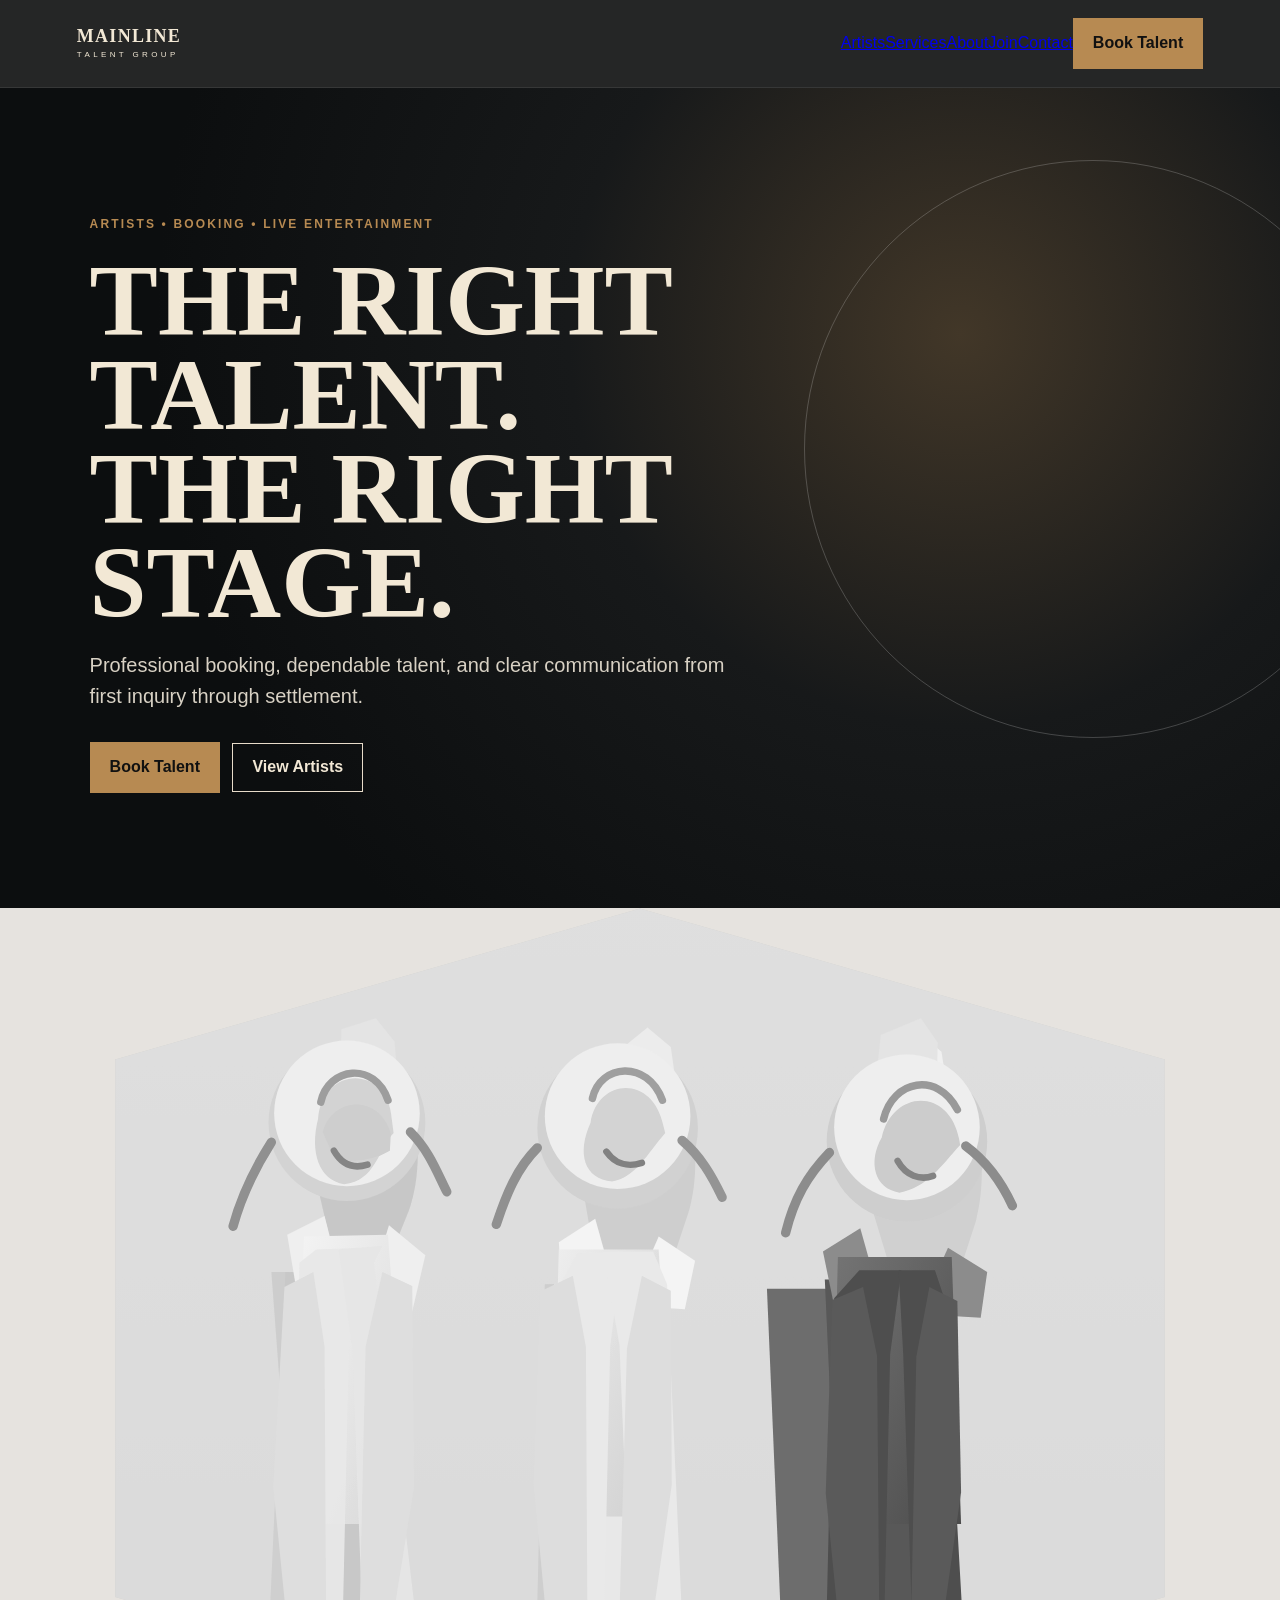
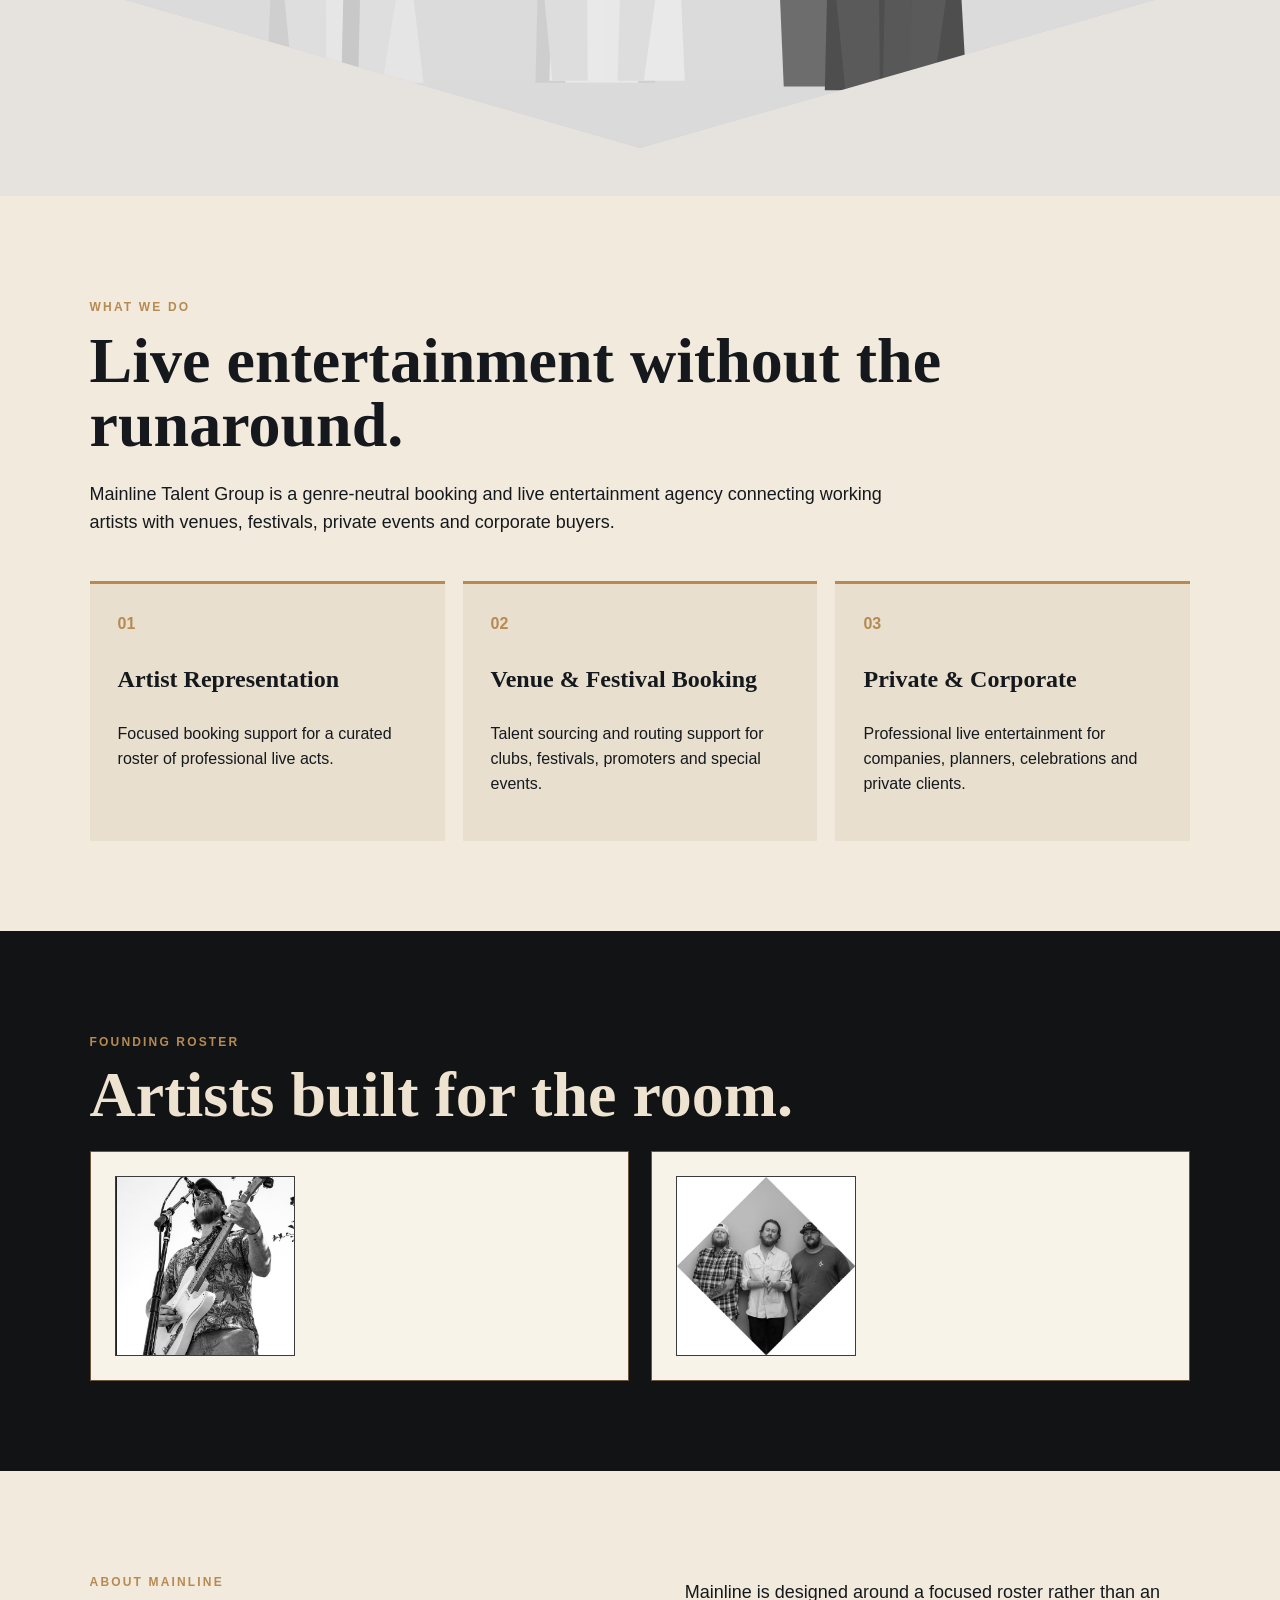
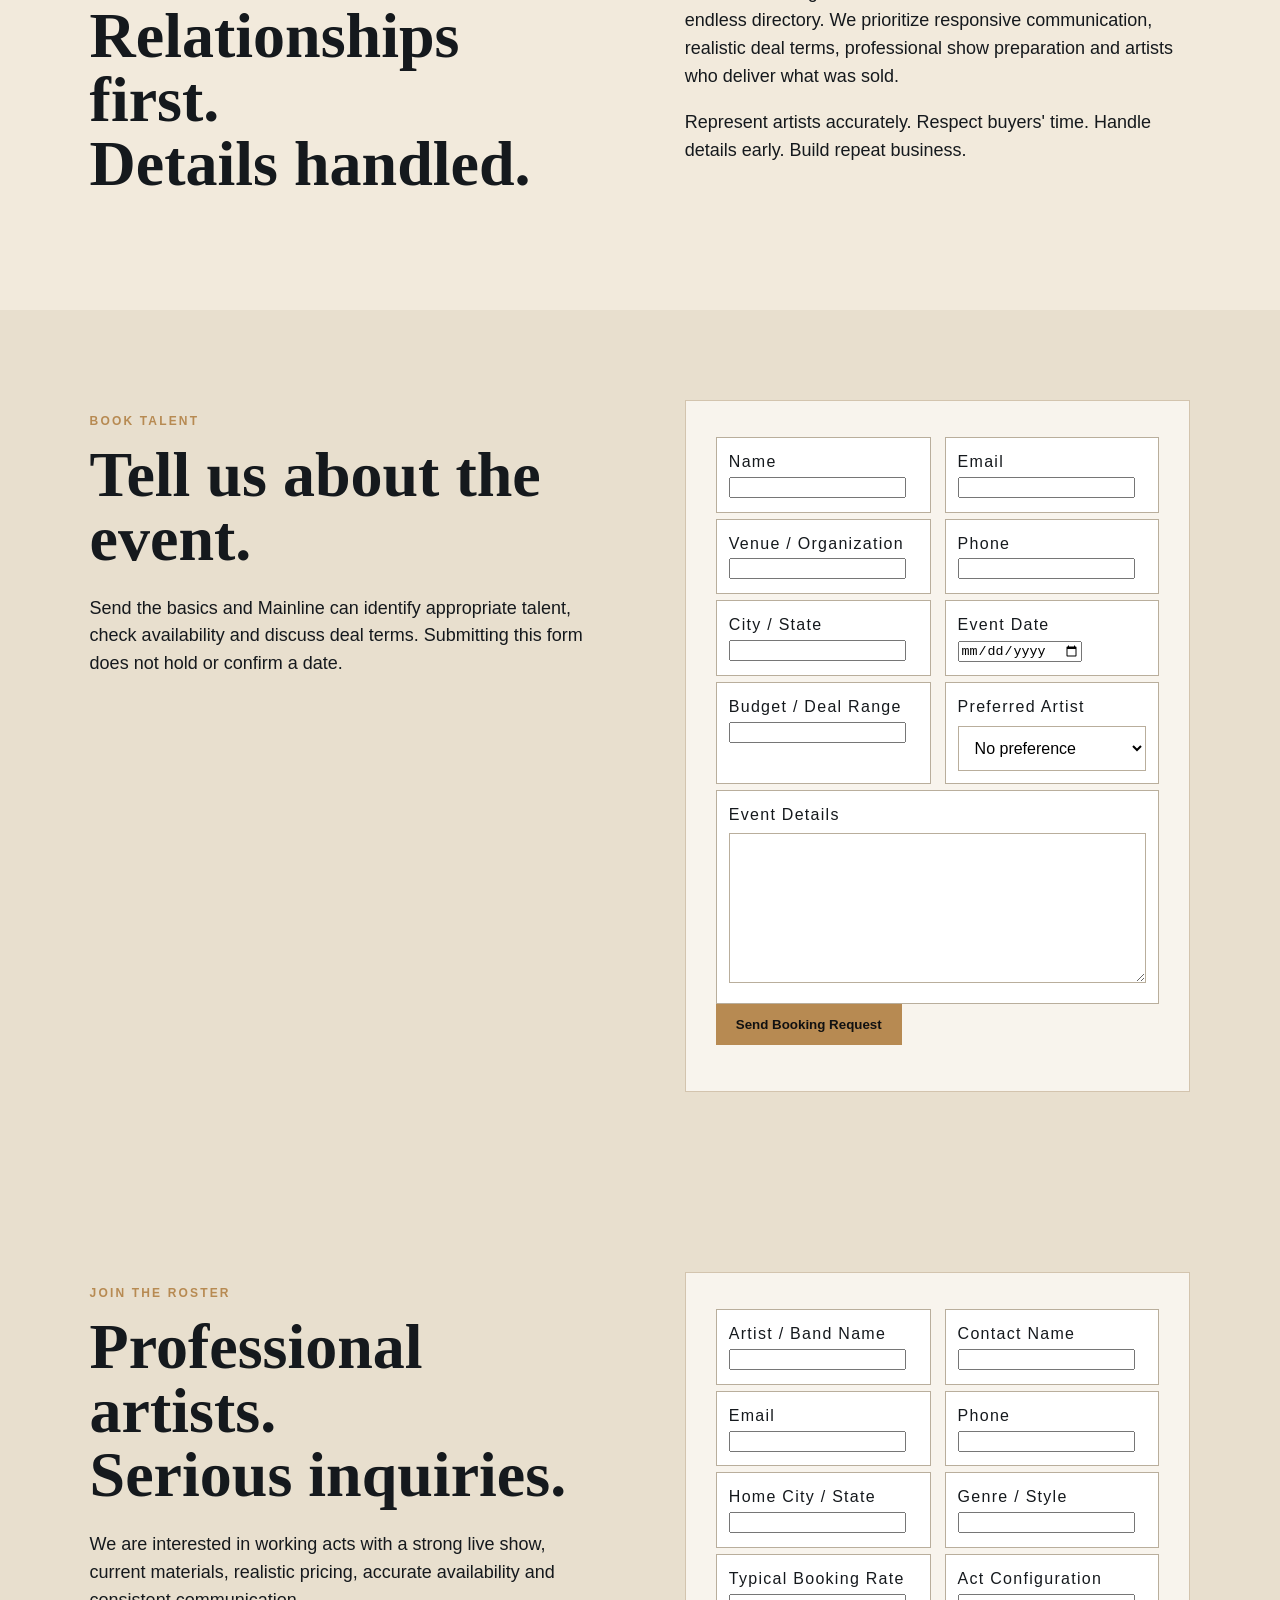
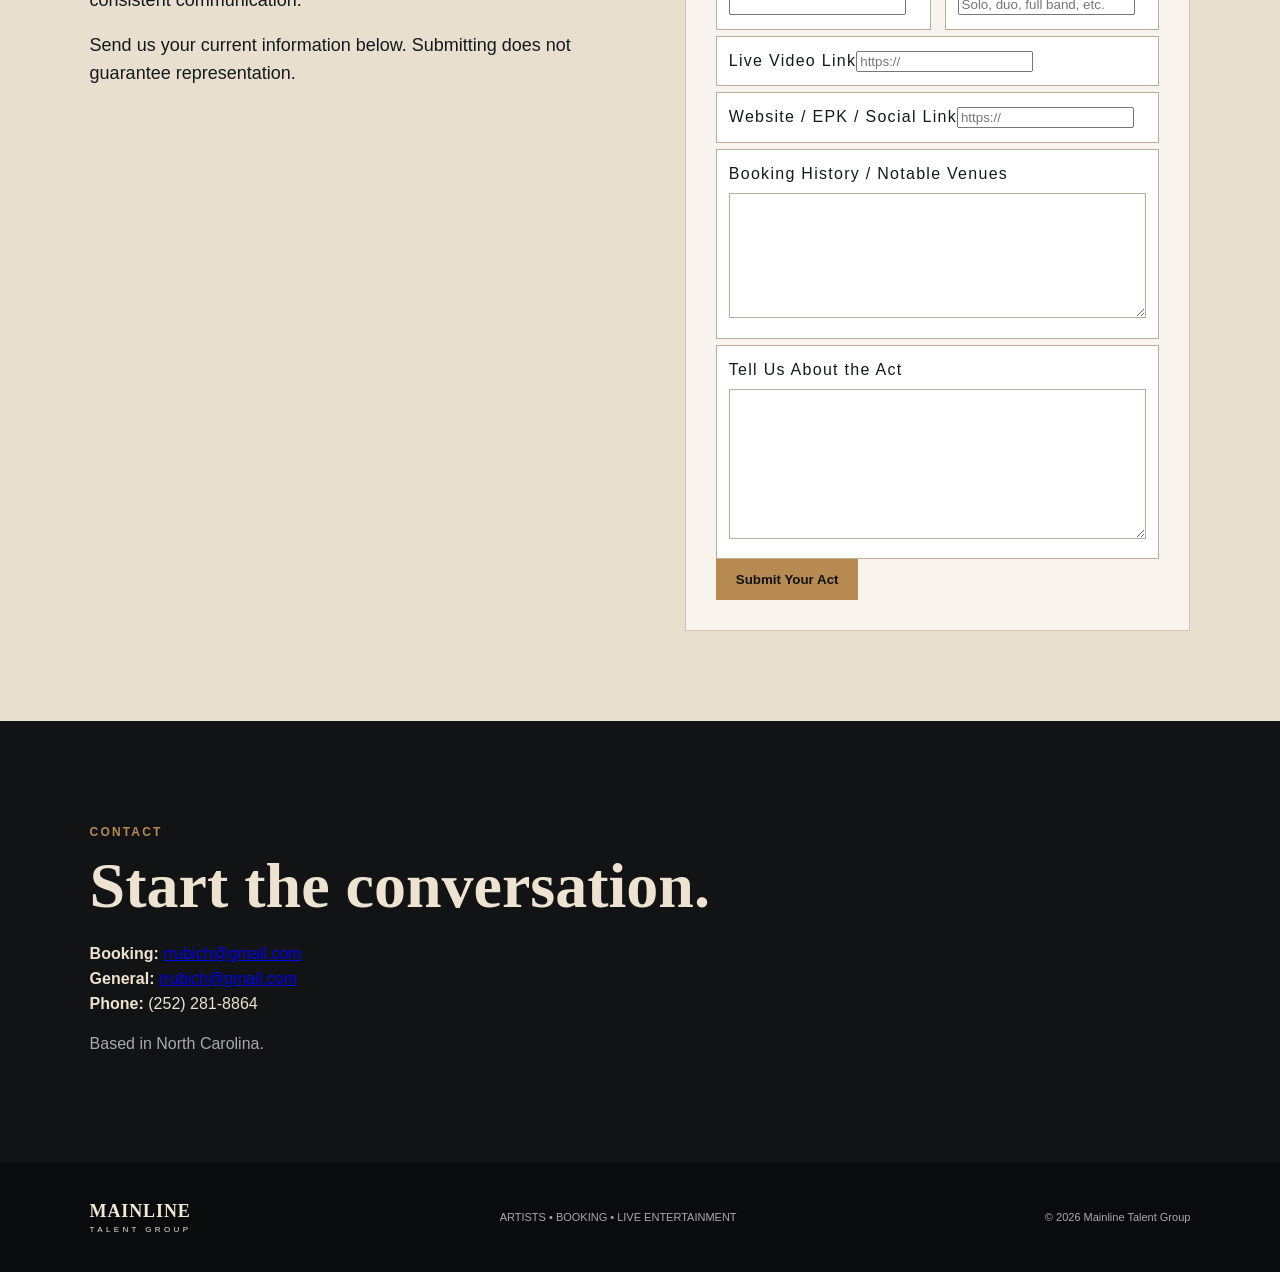
==== commit d90b54ce: "Overlay roster text on larger artist photos" ====
--- a/index.html
+++ b/index.html
@@ -12,7 +12,7 @@
 </section>
 
 <section id="services"><p class="eyebrow">WHAT WE DO</p><h2>Live entertainment without the runaround.</h2><p class="intro">Mainline Talent Group is a genre-neutral booking and live entertainment agency connecting working artists with venues, festivals, private events and corporate buyers.</p><div class="cards"><article><i>01</i><h3>Artist Representation</h3><p>Focused booking support for a curated roster of professional live acts.</p></article><article><i>02</i><h3>Venue & Festival Booking</h3><p>Talent sourcing and routing support for clubs, festivals, promoters and special events.</p></article><article><i>03</i><h3>Private & Corporate</h3><p>Professional live entertainment for companies, planners, celebrations and private clients.</p></article></div></section>
-<section class="dark" id="artists"><p class="eyebrow">FOUNDING ROSTER</p><h2>Artists built for the room.</h2><div class="artists"><article><div class="artist-photo"><img src="assets/IMG_4374.jpeg" alt="Ryan Rubich performing live"></div><div><p class="eyebrow">SOLO • ACOUSTIC • FOLK BAND</p><h3>Ryan Rubich</h3><p>Flexible live configurations for venues, festivals, private events and routed dates.</p><a href="#book">Check availability →</a></div></article><article class="rubichs-card"><div class="artist-photo"><img src="assets/IMG_9189.jpeg" alt="Rubichs Cube band"></div><div class="artist-copy"><p class="eyebrow">FULL BAND</p><h3>Rubichs Cube</h3><p>A full-band offering for clubs, festivals, waterfront venues, private events and regional routing.</p><a href="#book">Check availability →</a></div></article></div></section>
+<section class="dark" id="artists"><p class="eyebrow">FOUNDING ROSTER</p><h2>Artists built for the room.</h2><div class="artists"><article class="artist-card"><div class="artist-photo"><img src="assets/IMG_4374.jpeg" alt="Ryan Rubich performing live"><div class="artist-overlay"><p class="eyebrow">SOLO • ACOUSTIC • FOLK BAND</p><h3>Ryan Rubich</h3><p>Flexible live configurations for venues, festivals, private events and routed dates.</p><a href="#book">Check availability →</a></div></div></article><article class="artist-card"><div class="artist-photo"><img src="assets/IMG_9189.jpeg" alt="Rubichs Cube band"><div class="artist-overlay"><p class="eyebrow">FULL BAND</p><h3>Rubichs Cube</h3><p>A full-band offering for clubs, festivals, waterfront venues, private events and regional routing.</p><a href="#book">Check availability →</a></div></div></article></div></section>
 <section class="split" id="about"><div><p class="eyebrow">ABOUT MAINLINE</p><h2>Relationships first.<br>Details handled.</h2></div><div><p>Mainline is designed around a focused roster rather than an endless directory. We prioritize responsive communication, realistic deal terms, professional show preparation and artists who deliver what was sold.</p><p>Represent artists accurately. Respect buyers' time. Handle details early. Build repeat business.</p></div></section>
 <section class="split formwrap" id="book"><div><p class="eyebrow">BOOK TALENT</p><h2>Tell us about the event.</h2><p>Send the basics and Mainline can identify appropriate talent, check availability and discuss deal terms. Submitting this form does not hold or confirm a date.</p></div><form id="booking" action="https://formsubmit.co/rrubich@gmail.com" method="POST"><input type="hidden" name="_subject" value="New Mainline Talent Group Booking Inquiry"><input type="hidden" name="_template" value="table"><input type="hidden" name="_next" value="https://4hnk9cyy96-lgtm.github.io/Mainline-Talent-Group/thanks.html"><input type="text" name="_honey" style="display:none"><div class="two"><label>Name<input name="name" required></label><label>Email<input name="email" type="email" required></label></div><div class="two"><label>Venue / Organization<input name="venue"></label><label>Phone<input name="phone"></label></div><div class="two"><label>City / State<input name="location"></label><label>Event Date<input name="date" type="date"></label></div><div class="two"><label>Budget / Deal Range<input name="budget"></label><label>Preferred Artist<select name="artist"><option>No preference</option><option>Ryan Rubich</option><option>Rubichs Cube</option></select></label></div><label>Event Details<textarea name="details" rows="5"></textarea></label><button class="btn" type="submit">Send Booking Request</button><p id="note"></p></form></section>
 <section class="split formwrap" id="join"><div><p class="eyebrow">JOIN THE ROSTER</p><h2>Professional artists.<br>Serious inquiries.</h2><p>We are interested in working acts with a strong live show, current materials, realistic pricing, accurate availability and consistent communication.</p><p>Send us your current information below. Submitting does not guarantee representation.</p></div><form action="https://formsubmit.co/rrubich@gmail.com" method="POST"><input type="hidden" name="_subject" value="New Mainline Artist Submission"><input type="hidden" name="_template" value="table"><input type="hidden" name="_next" value="https://4hnk9cyy96-lgtm.github.io/Mainline-Talent-Group/artist-submitted.html"><input type="text" name="_honey" style="display:none"><div class="two"><label>Artist / Band Name<input name="artist_name" required></label><label>Contact Name<input name="contact_name" required></label></div><div class="two"><label>Email<input name="email" type="email" required></label><label>Phone<input name="phone" required></label></div><div class="two"><label>Home City / State<input name="location" required></label><label>Genre / Style<input name="genre" required></label></div><div class="two"><label>Typical Booking Rate<input name="rate"></label><label>Act Configuration<input name="configuration" placeholder="Solo, duo, full band, etc."></label></div><label>Live Video Link<input name="live_video" type="url" placeholder="https://"></label><label>Website / EPK / Social Link<input name="epk" type="url" placeholder="https://"></label><label>Booking History / Notable Venues<textarea name="booking_history" rows="4"></textarea></label><label>Tell Us About the Act<textarea name="about_act" rows="5" required></textarea></label><button class="btn" type="submit">Submit Your Act</button></form></section>
--- a/styles.css
+++ b/styles.css
@@ -1,3 +1,7 @@
 *{box-sizing:border-box}html{scroll-behavior:smooth}body{margin:0;background:#f2eadc;color:#15191d;font-family:Arial,sans-serif;line-height:1.55}header{position:sticky;top:0;z-index:10;display:flex;justify-content:space-between;align-items:center;padding:18px 6vw;background:rgba(15,17,18,.9);border-bottom:1px solid rgba(255,255,255,.08)}.brand{color:#f2e8d5;text-decoration:none;display:flex;flex-direction:column;line-height:.9;letter-spacing:.08em}.brand b{font-family:Georgia,serif;font-size:24px}.brand small{font-size:8px;letter-spacing:.42em;margin-top:7px}.nav{display:flex;align-items:center;gap:24px}.nav a{color:#eee3d0;text-decoration:none;font-size:13px}.btn{display:inline-block;background:#b78a52;border:1px solid #b78a52;color:#111!important;padding:12px 19px;text-decoration:none;font-weight:800;cursor:pointer}.outline{display:inline-block;border:1px solid #e8dcca;color:#f2e8d5;padding:11px 19px;text-decoration:none;font-weight:700;margin-left:8px}.hero{min-height:78vh;display:flex;align-items:center;padding:9vw 7vw;background:radial-gradient(circle at 75% 30%,#423728,#17191a 35%,#0c0e0f 72%);color:#f2e8d5;position:relative;overflow:hidden}.hero:after{content:"";position:absolute;width:45vw;height:45vw;border:1px solid rgba(255,255,255,.2);border-radius:50%;right:-8vw;top:8vh}.hero > div{position:relative;z-index:1;max-width:850px}.eyebrow{color:#b78a52;font-size:12px;font-weight:800;letter-spacing:.18em}.hero h1{font:800 clamp(48px,8vw,104px)/.92 Georgia,serif;margin:20px 0}.lede{font-size:20px;color:#d8d1c4;max-width:650px;margin-bottom:30px}section{padding:90px 7vw}h2{font:800 clamp(36px,5vw,64px)/1 Georgia,serif;margin:12px 0 24px}h3{font-family:Georgia,serif}.intro{max-width:800px;font-size:18px}.cards{display:grid;grid-template-columns:repeat(3,1fr);gap:18px;margin-top:45px}.cards article{padding:28px;background:#e8dfce;border-top:3px solid #b78a52}.cards i{color:#b78a52;font-weight:700;font-style:normal}.cards h3{font-size:24px}.dark{background:#111315;color:#eee3d0}.artists{display:grid;grid-template-columns:1fr 1fr;gap:22px}.artists article{display:grid;grid-template-columns:130px 1fr;gap:24px;align-items:center;border:1px solid #6c563d;padding:24px;background:#f8f3e8;color:#15191d}.monogram{height:150px;display:grid;place-items:center;background:linear-gradient(135deg,#b78a52,#30291f);font:50px Georgia,serif;color:#f2e8d5}.monogram.alt{background:linear-gradient(135deg,#333,#745b3e)}.artists h3{font-size:32px;margin:0 0 4px}.artists a{color:#b78a52;text-decoration:none;font-weight:700}.split{display:grid;grid-template-columns:1fr 1fr;gap:7vw}.split > div{font-size:18px}.formwrap{background:#e8dfce}.formwrap form{background:#f8f4ed;padding:30px;border:1px solid #d3c4ae}.two{display:grid;grid-template-columns:1fr 1fr;gap:14px}label{display:block;font-size:12px;font-weight:800;letter-spacing:.08em;margin-top:18px}.input,label,select,textarea{width:100%;margin-top:6px;padding:12px;border:1px solid #b9ae9c;background:#fff;font:inherit}textarea{resize:vertical}.center{text-align:center;max-width:950px;margin:0 auto}.darkline{border-color:#15191d;color:#15191d}.muted{color:#aaa}.footer{padding:35px 7vw;background:#090b0c;color:#aaa;display:flex;justify-content:space-between;align-items:center;font-size:11px}footer{padding:35px 7vw;background:#090b0c;color:#aaa;display:flex;justify-content:space-between;align-items:center;font-size:11px}.footer .brand,.brand b,footer .brand b{font-size:18px}.feature-band{padding:0 0 3rem;background:#e6e3df}.diamond-frame{width:min(82vw,1100px);margin:0 auto;position:relative;aspect-ratio:1.25;overflow:hidden;clip-path:polygon(50% 0%, 100% 18%, 100% 82%, 50% 100%, 0% 82%, 0% 18%);background:#d2d0cb;box-shadow:0 24px 48px rgba(0,0,0,.12)}.diamond-frame img{display:block;width:100%;height:100%;object-fit:cover;filter:grayscale(1) contrast(1.08) brightness(.96)}@media (max-width:800px){header{padding:16px 5vw}#menu{display:block;background:none;color:#f2e8d5;border:0;font-size:26px}nav{display:none;position:absolute;top:100%;left:0;right:0;background:#111315;padding:20px 5vw;flex-direction:column;align-items:flex-start}.nav.open{display:flex}.hero{min-height:auto;padding-top:96px;padding-bottom:70px}.cards,.artists,.split,.two{grid-template-columns:1fr}.feature-band{padding-bottom:2rem}.diamond-frame{width:min(90vw,800px)}footer{flex-direction:column;align-items:flex-start;gap:12px}}@media (min-width:801px){#menu{display:none}}
 .artist-photo{width:180px;height:180px;flex:0 0 180px;overflow:hidden;border:1px solid rgba(255,255,255,.18);background:#111}.artist-photo img{width:100%;height:100%;object-fit:cover;display:block;filter:grayscale(100%)}
 @media(max-width:700px){.artist-photo{width:100%;height:300px;flex-basis:auto}}
+
+/* Rubichs Cube card readability */
+.rubichs-card{background:#fff!important;align-items:stretch!important}.rubichs-card .artist-copy{background:#fff;color:#111;padding:18px 20px;display:flex;flex-direction:column;justify-content:center;position:relative;z-index:2}.rubichs-card .artist-copy h3,.rubichs-card .artist-copy p{color:#111}.rubichs-card .artist-copy .eyebrow,.rubichs-card .artist-copy a{color:#9a6b32}
+@media(max-width:800px){.rubichs-card{display:flex!important;flex-direction:column}.rubichs-card .artist-copy{margin-top:0;padding:22px 18px}.rubichs-card .artist-photo{order:1}.rubichs-card .artist-copy{order:2}}
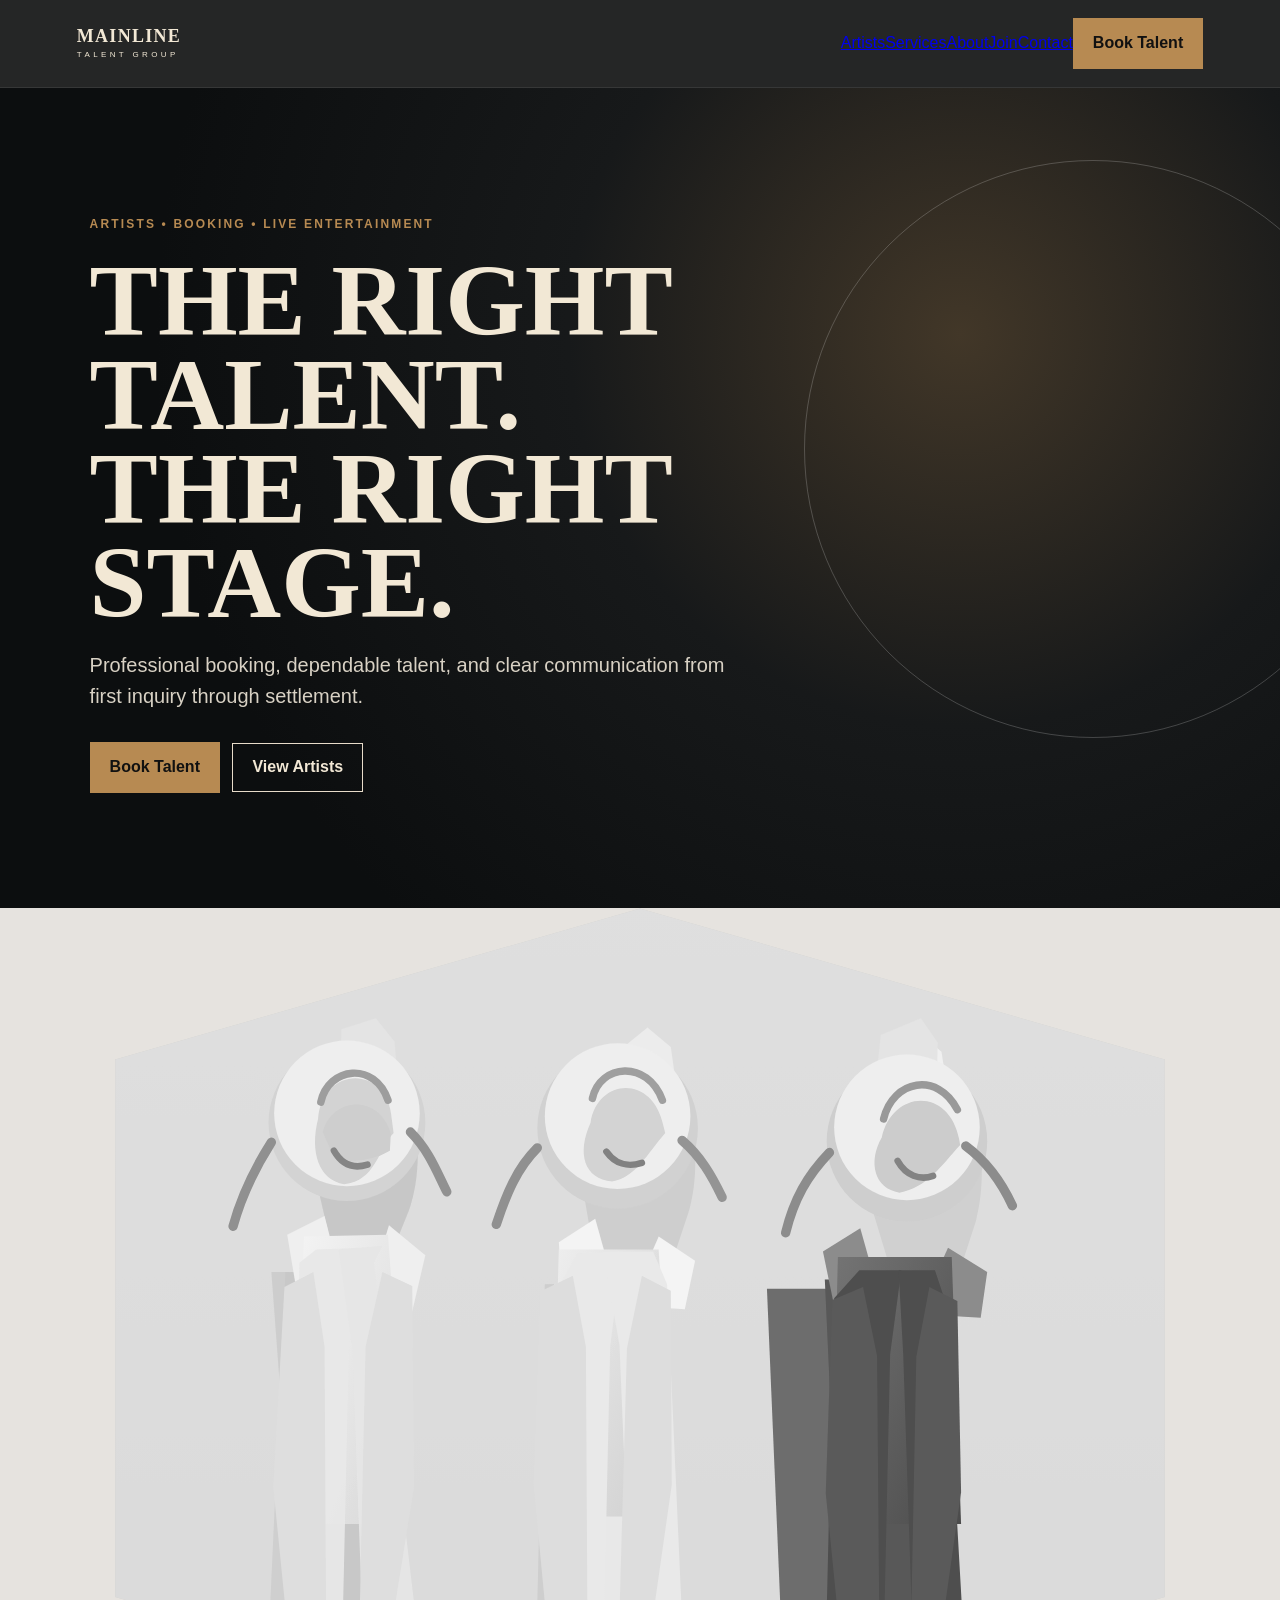
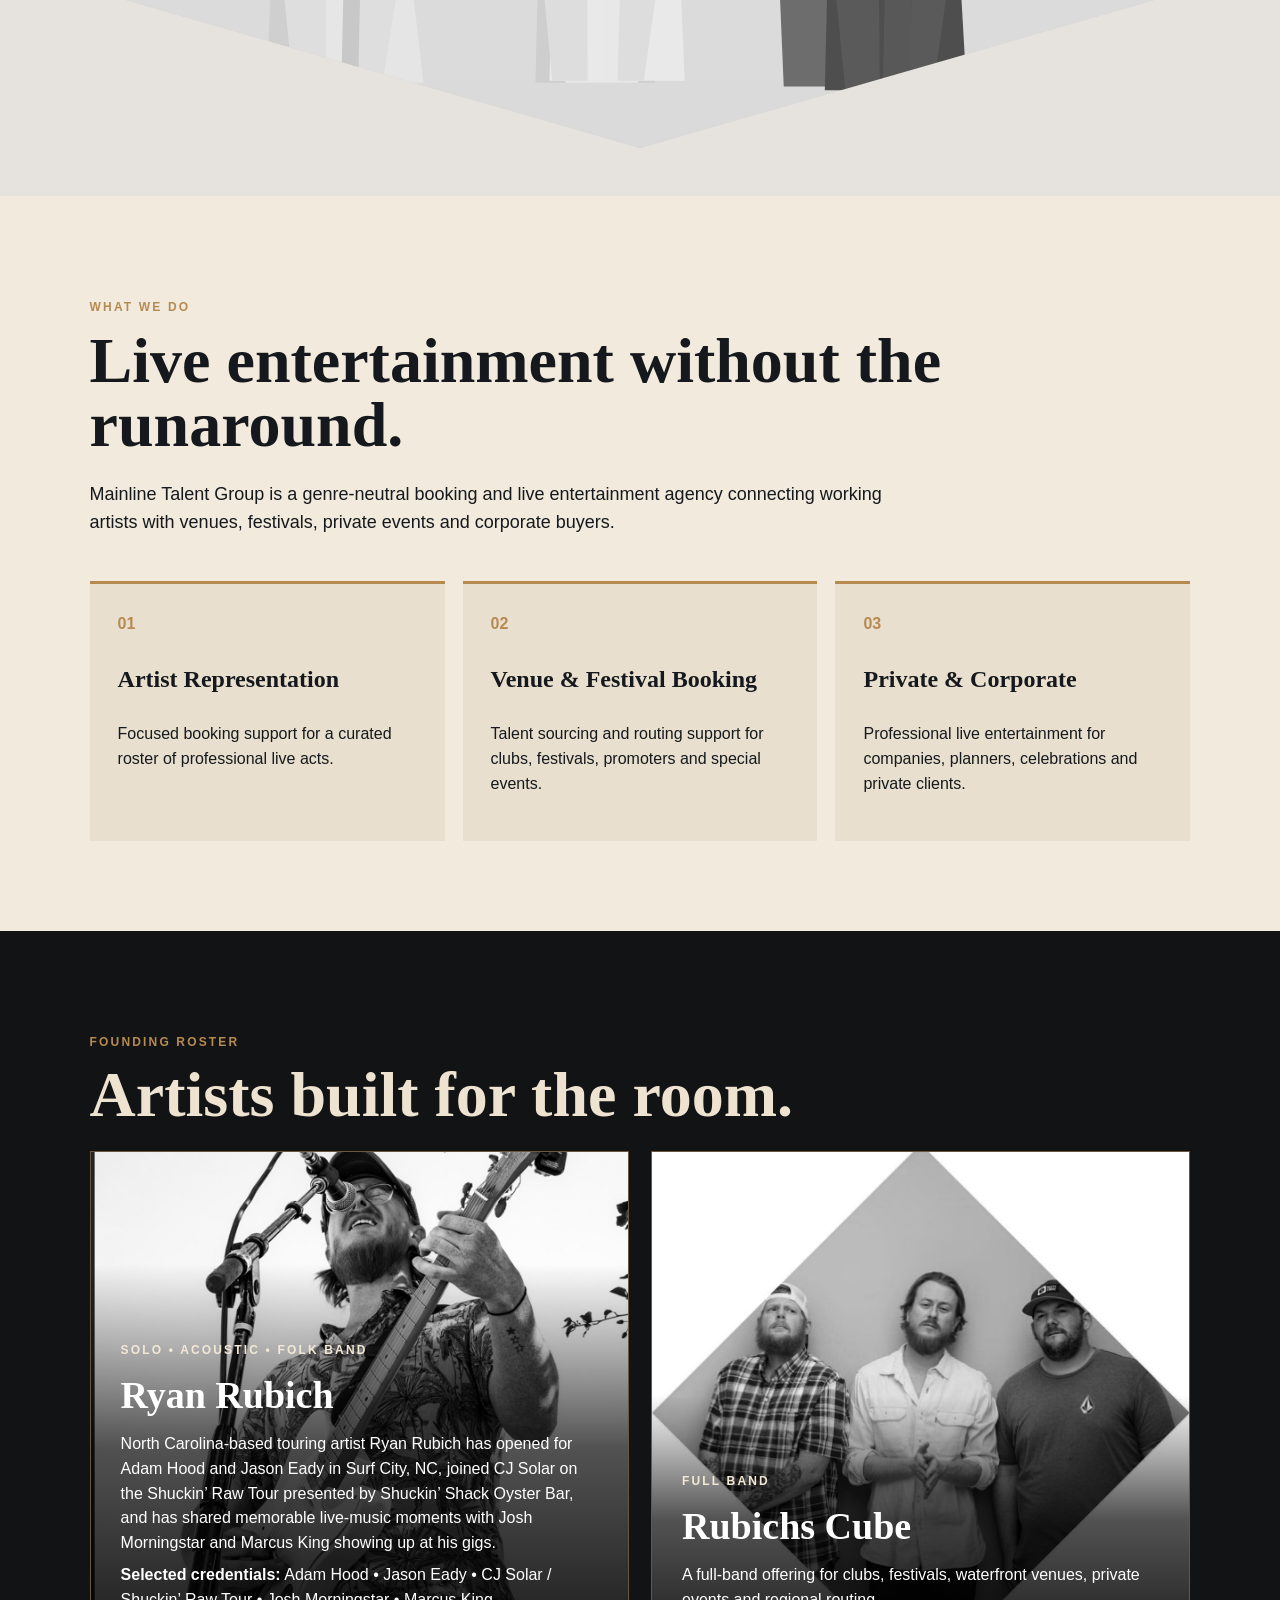
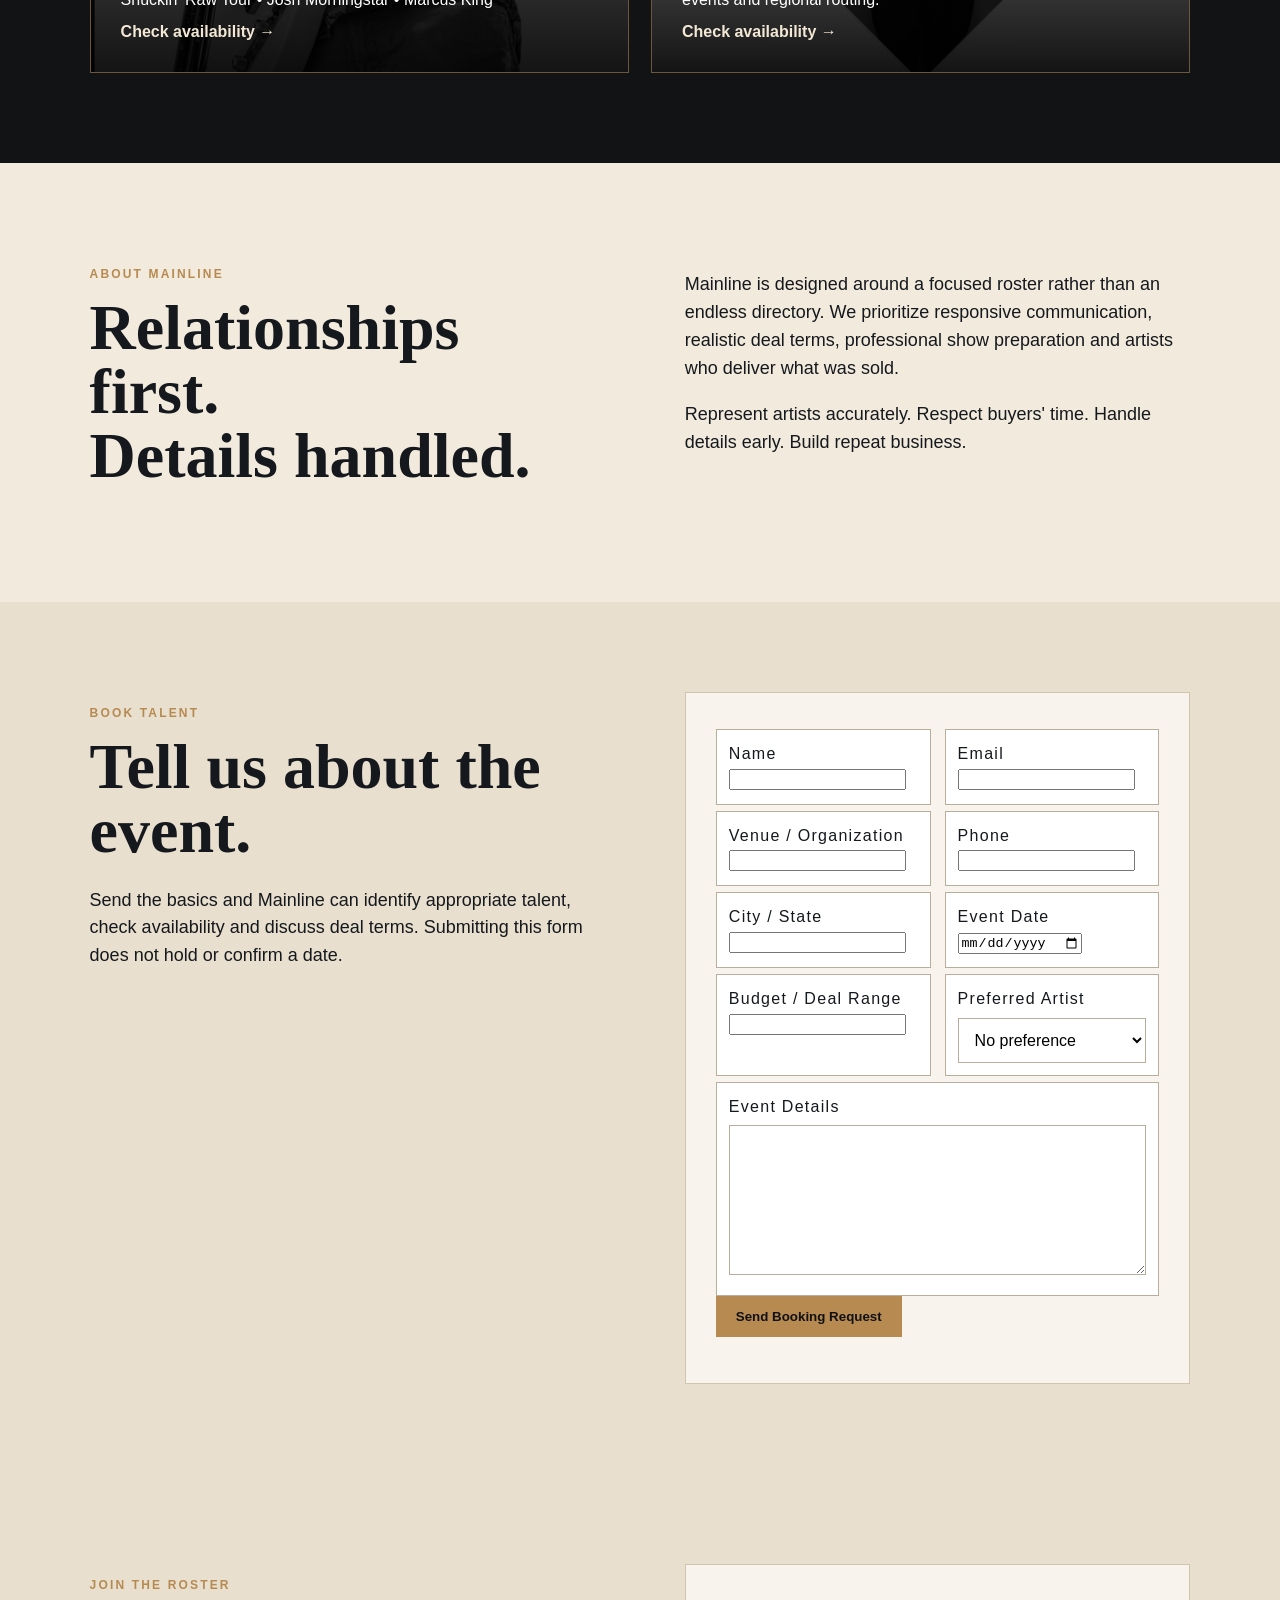
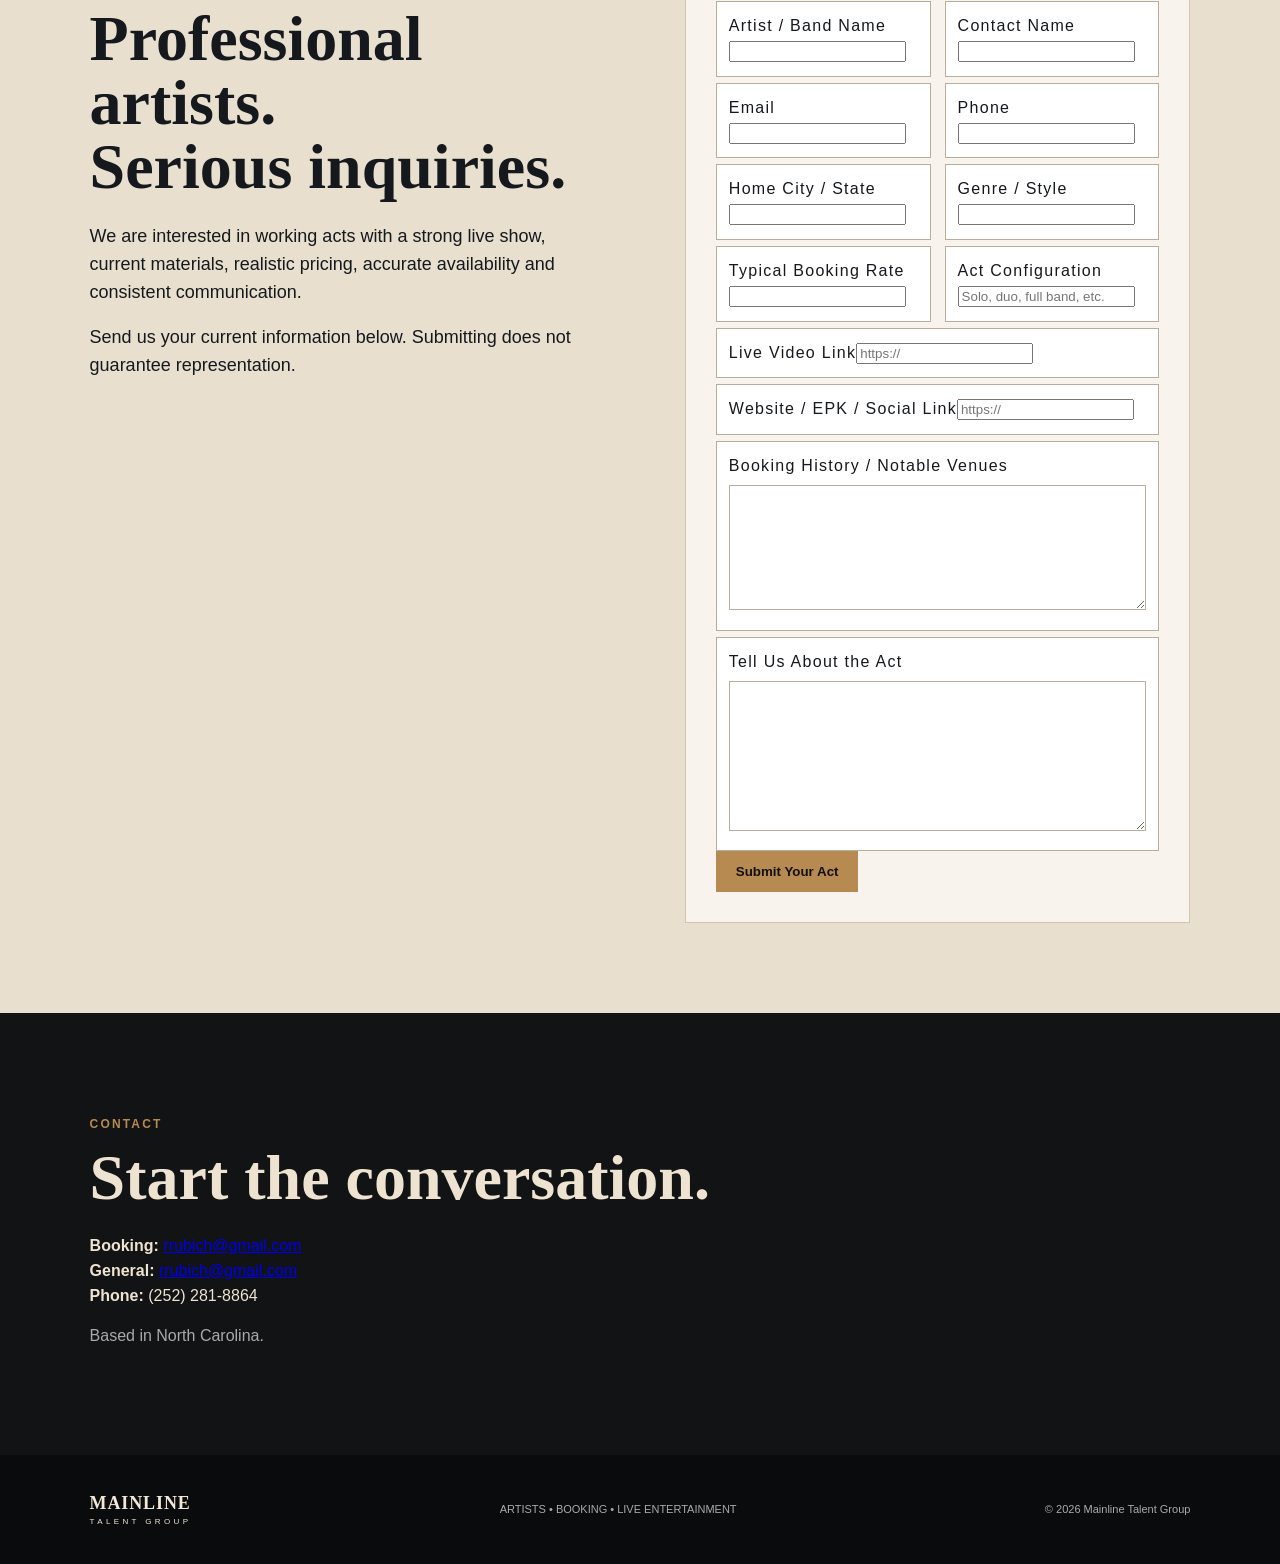
==== commit cfab3b56: "Update Ryan Rubich bio and performance credentials" ====
--- a/index.html
+++ b/index.html
@@ -12,7 +12,7 @@
 </section>
 
 <section id="services"><p class="eyebrow">WHAT WE DO</p><h2>Live entertainment without the runaround.</h2><p class="intro">Mainline Talent Group is a genre-neutral booking and live entertainment agency connecting working artists with venues, festivals, private events and corporate buyers.</p><div class="cards"><article><i>01</i><h3>Artist Representation</h3><p>Focused booking support for a curated roster of professional live acts.</p></article><article><i>02</i><h3>Venue & Festival Booking</h3><p>Talent sourcing and routing support for clubs, festivals, promoters and special events.</p></article><article><i>03</i><h3>Private & Corporate</h3><p>Professional live entertainment for companies, planners, celebrations and private clients.</p></article></div></section>
-<section class="dark" id="artists"><p class="eyebrow">FOUNDING ROSTER</p><h2>Artists built for the room.</h2><div class="artists"><article class="artist-card"><div class="artist-photo"><img src="assets/IMG_4374.jpeg" alt="Ryan Rubich performing live"><div class="artist-overlay"><p class="eyebrow">SOLO • ACOUSTIC • FOLK BAND</p><h3>Ryan Rubich</h3><p>Flexible live configurations for venues, festivals, private events and routed dates.</p><a href="#book">Check availability →</a></div></div></article><article class="artist-card"><div class="artist-photo"><img src="assets/IMG_9189.jpeg" alt="Rubichs Cube band"><div class="artist-overlay"><p class="eyebrow">FULL BAND</p><h3>Rubichs Cube</h3><p>A full-band offering for clubs, festivals, waterfront venues, private events and regional routing.</p><a href="#book">Check availability →</a></div></div></article></div></section>
+<section class="dark" id="artists"><p class="eyebrow">FOUNDING ROSTER</p><h2>Artists built for the room.</h2><div class="artists"><article class="artist-card"><div class="artist-photo"><img src="assets/IMG_4374.jpeg" alt="Ryan Rubich performing live"><div class="artist-overlay"><p class="eyebrow">SOLO • ACOUSTIC • FOLK BAND</p><h3>Ryan Rubich</h3><p>North Carolina-based touring artist Ryan Rubich has opened for Adam Hood and Jason Eady in Surf City, NC, joined CJ Solar on the Shuckin’ Raw Tour presented by Shuckin’ Shack Oyster Bar, and has shared memorable live-music moments with Josh Morningstar and Marcus King showing up at his gigs.</p><p><strong>Selected credentials:</strong> Adam Hood • Jason Eady • CJ Solar / Shuckin’ Raw Tour • Josh Morningstar • Marcus King</p><a href="#book">Check availability →</a></div></div></article><article class="artist-card"><div class="artist-photo"><img src="assets/IMG_9189.jpeg" alt="Rubichs Cube band"><div class="artist-overlay"><p class="eyebrow">FULL BAND</p><h3>Rubichs Cube</h3><p>A full-band offering for clubs, festivals, waterfront venues, private events and regional routing.</p><a href="#book">Check availability →</a></div></div></article></div></section>
 <section class="split" id="about"><div><p class="eyebrow">ABOUT MAINLINE</p><h2>Relationships first.<br>Details handled.</h2></div><div><p>Mainline is designed around a focused roster rather than an endless directory. We prioritize responsive communication, realistic deal terms, professional show preparation and artists who deliver what was sold.</p><p>Represent artists accurately. Respect buyers' time. Handle details early. Build repeat business.</p></div></section>
 <section class="split formwrap" id="book"><div><p class="eyebrow">BOOK TALENT</p><h2>Tell us about the event.</h2><p>Send the basics and Mainline can identify appropriate talent, check availability and discuss deal terms. Submitting this form does not hold or confirm a date.</p></div><form id="booking" action="https://formsubmit.co/rrubich@gmail.com" method="POST"><input type="hidden" name="_subject" value="New Mainline Talent Group Booking Inquiry"><input type="hidden" name="_template" value="table"><input type="hidden" name="_next" value="https://4hnk9cyy96-lgtm.github.io/Mainline-Talent-Group/thanks.html"><input type="text" name="_honey" style="display:none"><div class="two"><label>Name<input name="name" required></label><label>Email<input name="email" type="email" required></label></div><div class="two"><label>Venue / Organization<input name="venue"></label><label>Phone<input name="phone"></label></div><div class="two"><label>City / State<input name="location"></label><label>Event Date<input name="date" type="date"></label></div><div class="two"><label>Budget / Deal Range<input name="budget"></label><label>Preferred Artist<select name="artist"><option>No preference</option><option>Ryan Rubich</option><option>Rubichs Cube</option></select></label></div><label>Event Details<textarea name="details" rows="5"></textarea></label><button class="btn" type="submit">Send Booking Request</button><p id="note"></p></form></section>
 <section class="split formwrap" id="join"><div><p class="eyebrow">JOIN THE ROSTER</p><h2>Professional artists.<br>Serious inquiries.</h2><p>We are interested in working acts with a strong live show, current materials, realistic pricing, accurate availability and consistent communication.</p><p>Send us your current information below. Submitting does not guarantee representation.</p></div><form action="https://formsubmit.co/rrubich@gmail.com" method="POST"><input type="hidden" name="_subject" value="New Mainline Artist Submission"><input type="hidden" name="_template" value="table"><input type="hidden" name="_next" value="https://4hnk9cyy96-lgtm.github.io/Mainline-Talent-Group/artist-submitted.html"><input type="text" name="_honey" style="display:none"><div class="two"><label>Artist / Band Name<input name="artist_name" required></label><label>Contact Name<input name="contact_name" required></label></div><div class="two"><label>Email<input name="email" type="email" required></label><label>Phone<input name="phone" required></label></div><div class="two"><label>Home City / State<input name="location" required></label><label>Genre / Style<input name="genre" required></label></div><div class="two"><label>Typical Booking Rate<input name="rate"></label><label>Act Configuration<input name="configuration" placeholder="Solo, duo, full band, etc."></label></div><label>Live Video Link<input name="live_video" type="url" placeholder="https://"></label><label>Website / EPK / Social Link<input name="epk" type="url" placeholder="https://"></label><label>Booking History / Notable Venues<textarea name="booking_history" rows="4"></textarea></label><label>Tell Us About the Act<textarea name="about_act" rows="5" required></textarea></label><button class="btn" type="submit">Submit Your Act</button></form></section>
--- a/styles.css
+++ b/styles.css
@@ -5,3 +5,7 @@
 /* Rubichs Cube card readability */
 .rubichs-card{background:#fff!important;align-items:stretch!important}.rubichs-card .artist-copy{background:#fff;color:#111;padding:18px 20px;display:flex;flex-direction:column;justify-content:center;position:relative;z-index:2}.rubichs-card .artist-copy h3,.rubichs-card .artist-copy p{color:#111}.rubichs-card .artist-copy .eyebrow,.rubichs-card .artist-copy a{color:#9a6b32}
 @media(max-width:800px){.rubichs-card{display:flex!important;flex-direction:column}.rubichs-card .artist-copy{margin-top:0;padding:22px 18px}.rubichs-card .artist-photo{order:1}.rubichs-card .artist-copy{order:2}}
+
+/* Large roster images with text overlay */
+.artists .artist-card{display:block;padding:0;background:#111;border:1px solid #6c563d;overflow:hidden}.artists .artist-card .artist-photo{position:relative;width:100%;height:520px;overflow:hidden;border:0;background:#111}.artists .artist-card .artist-photo img{width:100%;height:100%;object-fit:cover;display:block;filter:grayscale(100%)}.artist-overlay{position:absolute;left:0;right:0;bottom:0;padding:70px 30px 28px;background:linear-gradient(to top,rgba(0,0,0,.92) 0%,rgba(0,0,0,.68) 55%,rgba(0,0,0,0) 100%);color:#fff}.artist-overlay h3{color:#fff;font-size:38px;margin:0 0 6px}.artist-overlay p{color:#fff;margin:7px 0}.artist-overlay .eyebrow,.artist-overlay a{color:#f2e8d5}.artist-overlay a{font-weight:800;text-decoration:none}
+@media(max-width:800px){.artists .artist-card .artist-photo{height:440px}.artist-overlay{padding:65px 20px 22px}.artist-overlay h3{font-size:34px}}
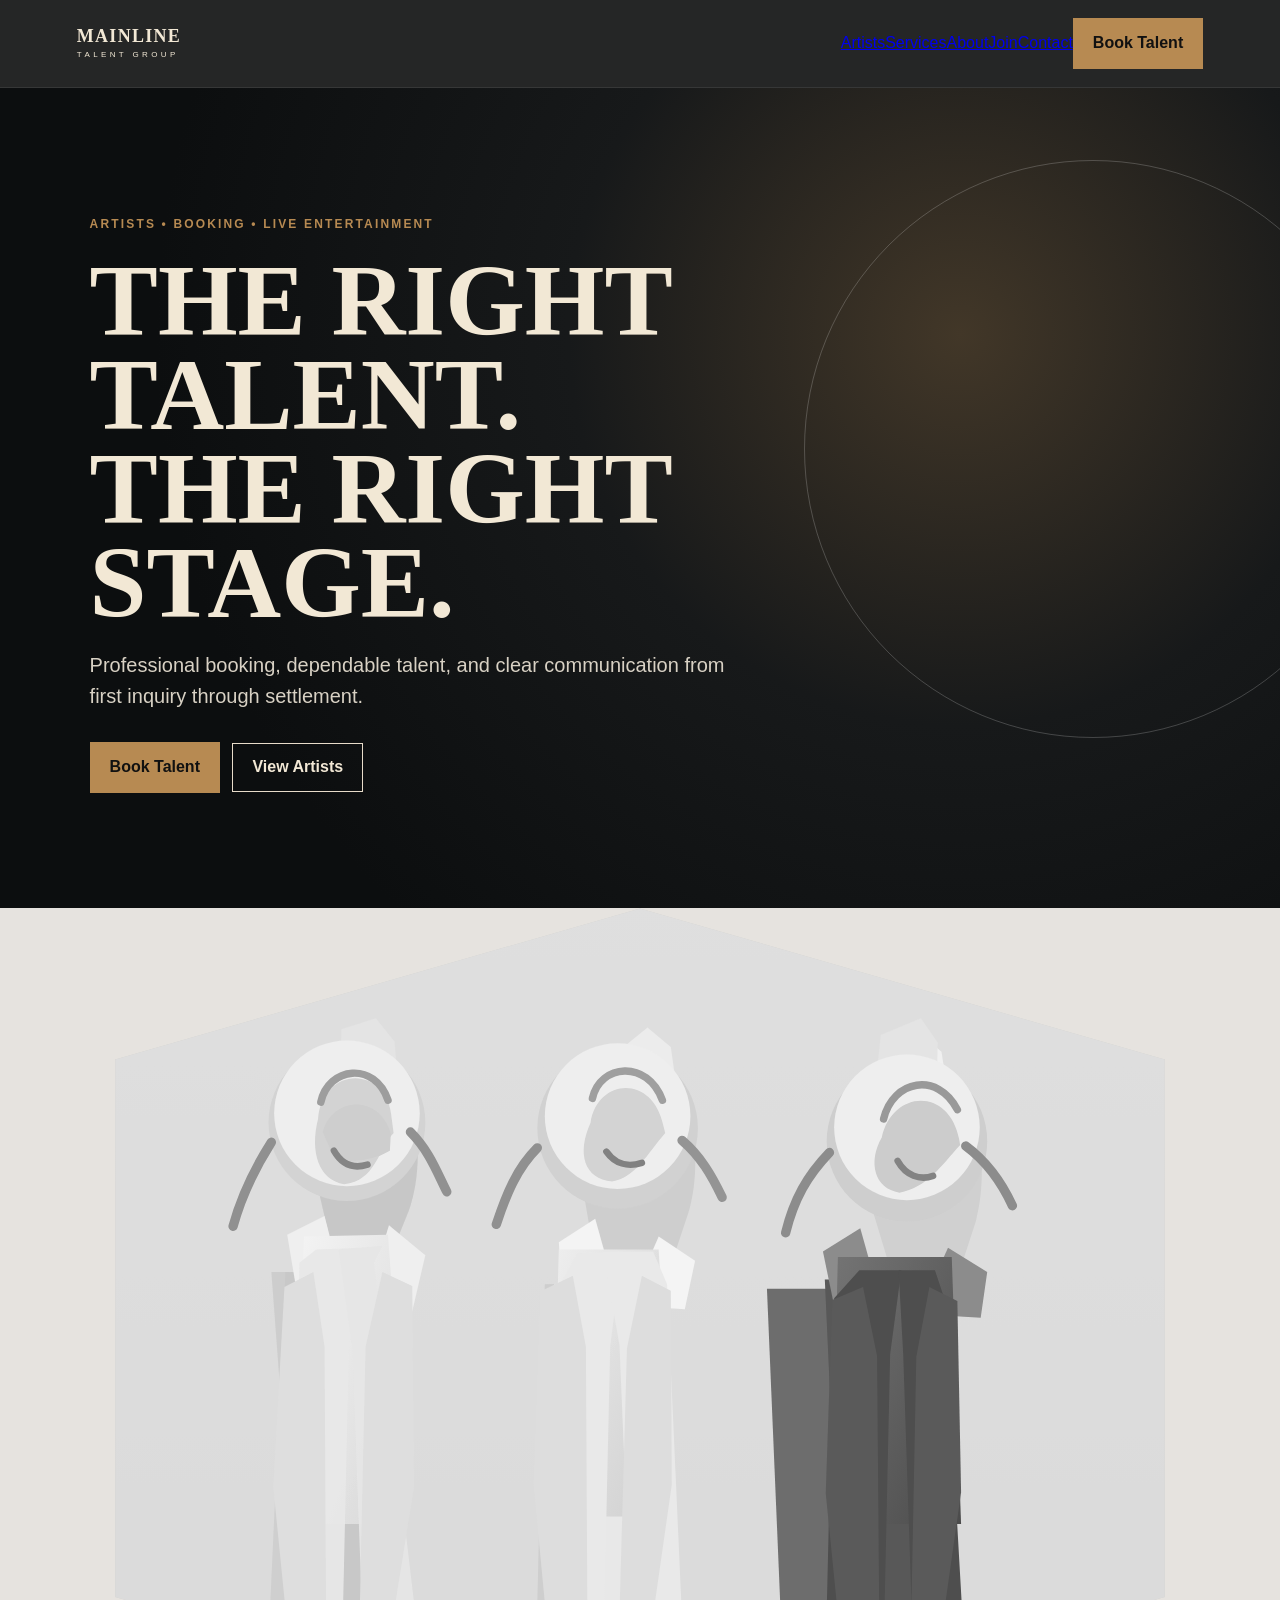
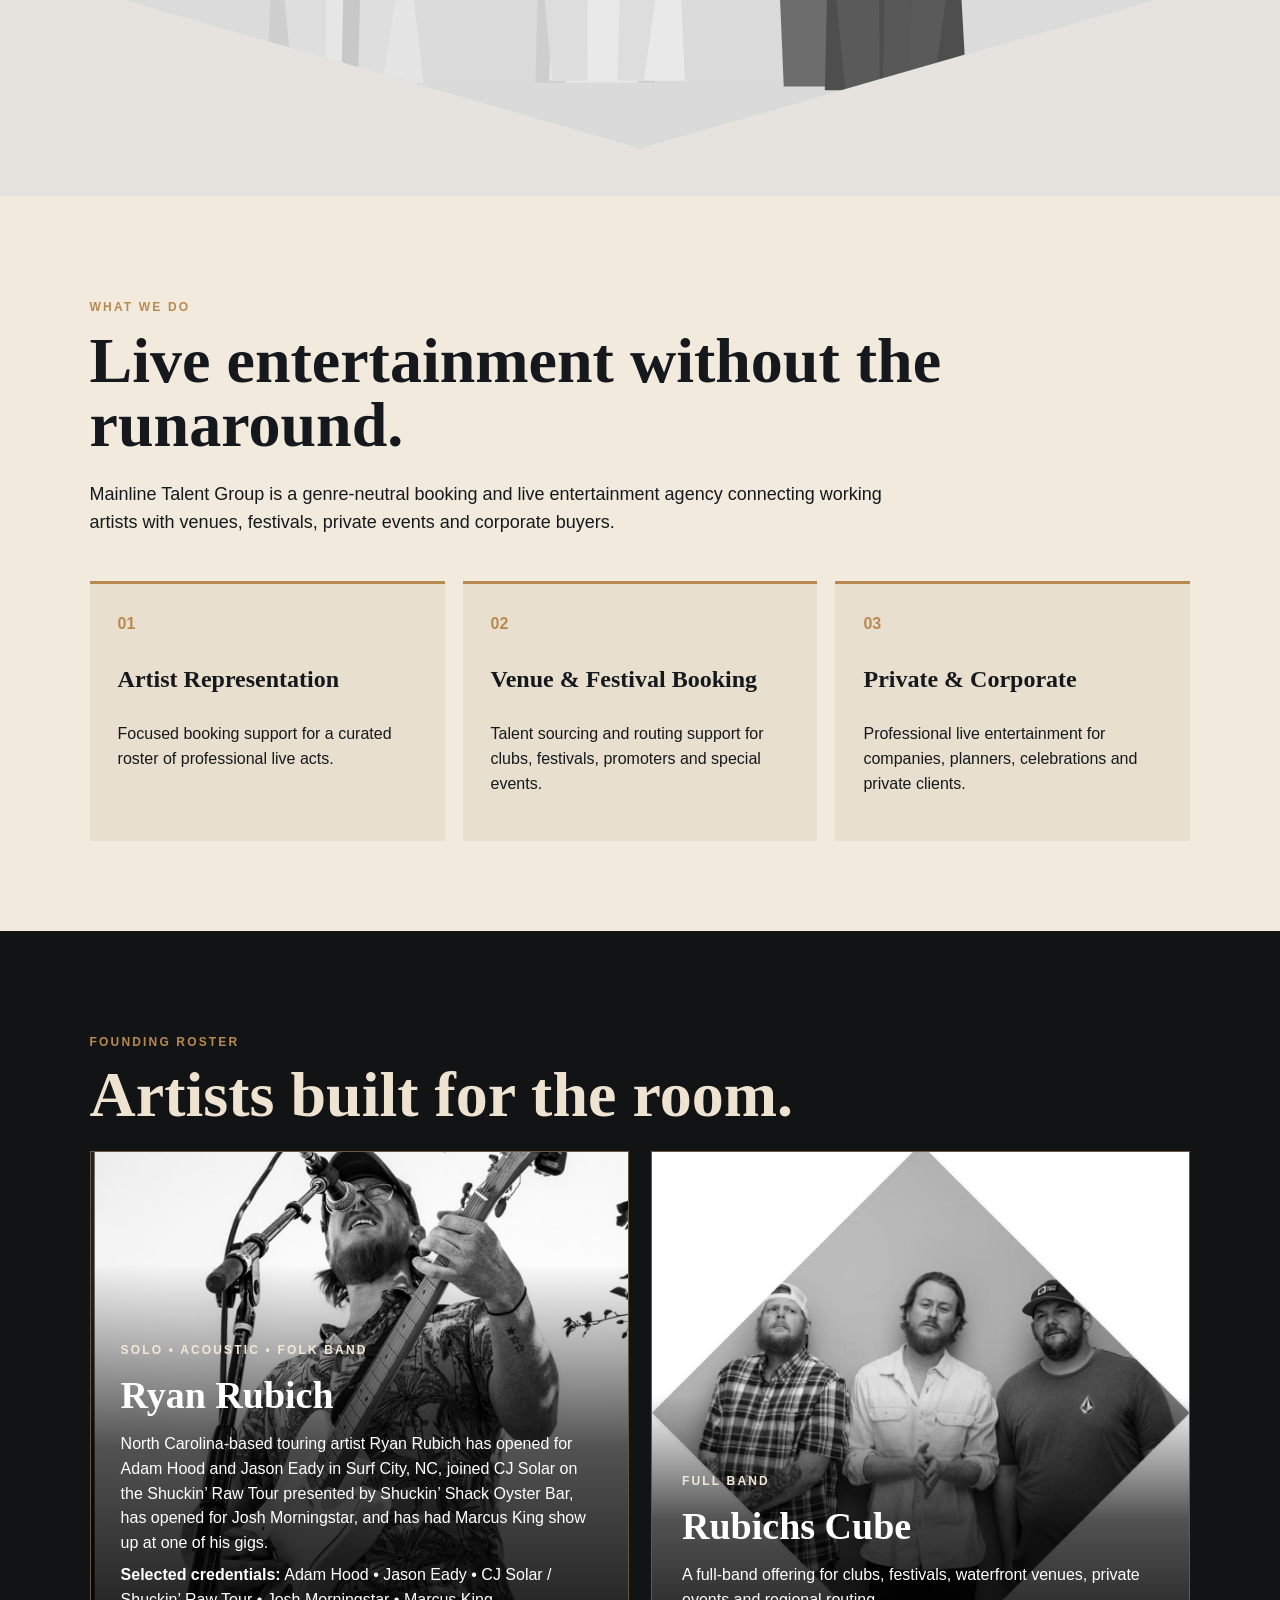
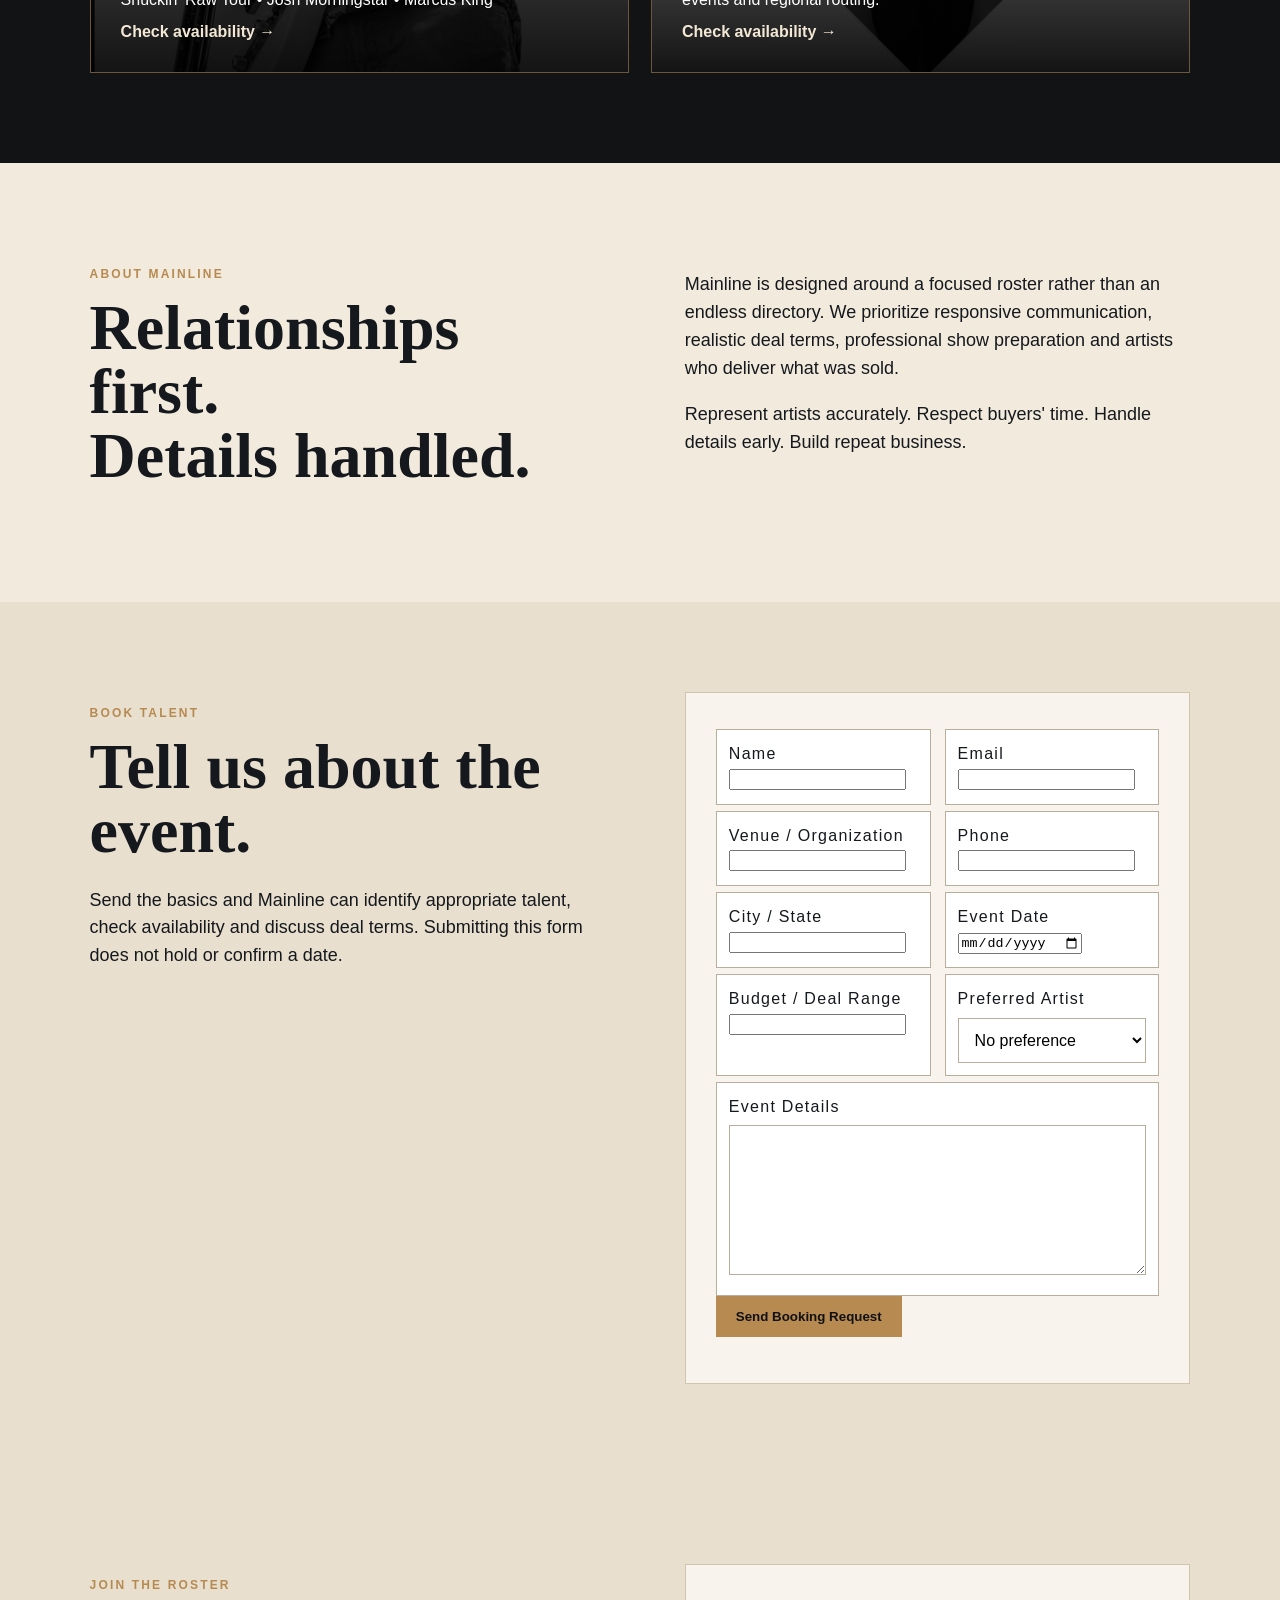
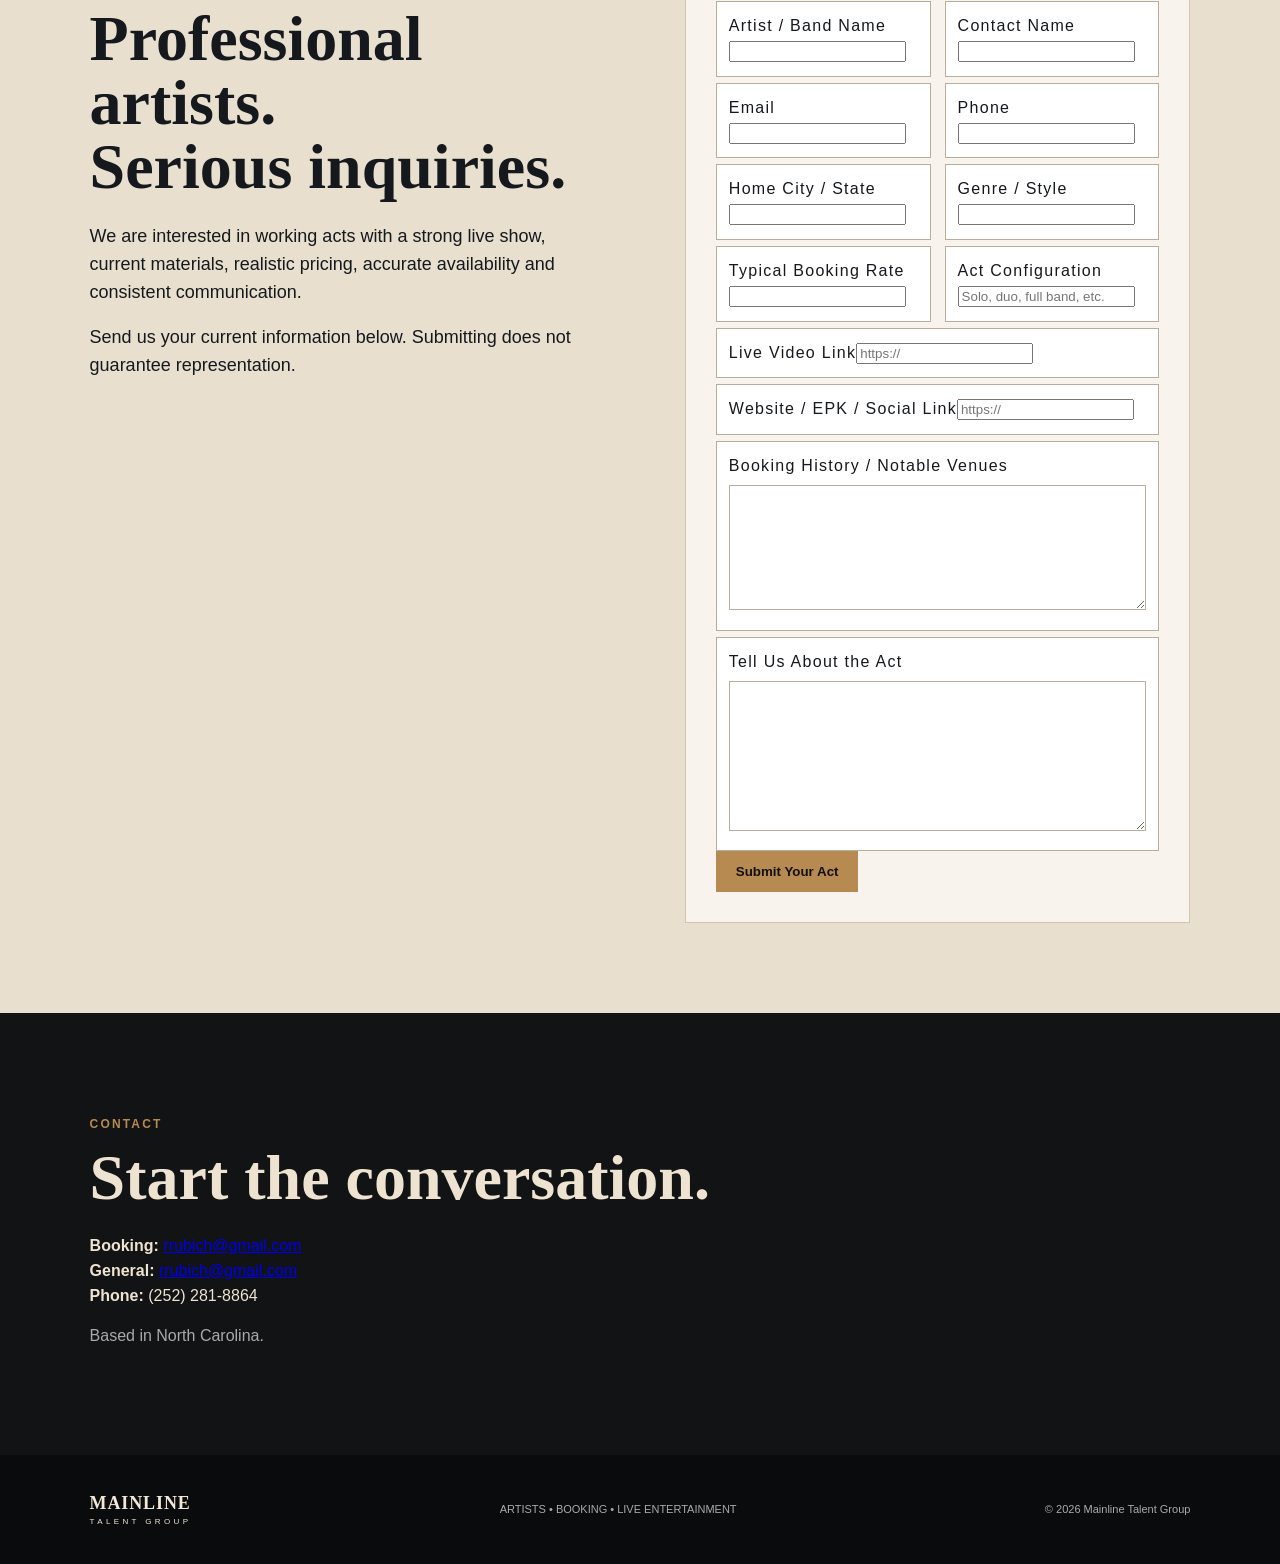
==== commit bfd38f59: "Correct Josh Morningstar credential" ====
--- a/index.html
+++ b/index.html
@@ -12,7 +12,7 @@
 </section>
 
 <section id="services"><p class="eyebrow">WHAT WE DO</p><h2>Live entertainment without the runaround.</h2><p class="intro">Mainline Talent Group is a genre-neutral booking and live entertainment agency connecting working artists with venues, festivals, private events and corporate buyers.</p><div class="cards"><article><i>01</i><h3>Artist Representation</h3><p>Focused booking support for a curated roster of professional live acts.</p></article><article><i>02</i><h3>Venue & Festival Booking</h3><p>Talent sourcing and routing support for clubs, festivals, promoters and special events.</p></article><article><i>03</i><h3>Private & Corporate</h3><p>Professional live entertainment for companies, planners, celebrations and private clients.</p></article></div></section>
-<section class="dark" id="artists"><p class="eyebrow">FOUNDING ROSTER</p><h2>Artists built for the room.</h2><div class="artists"><article class="artist-card"><div class="artist-photo"><img src="assets/IMG_4374.jpeg" alt="Ryan Rubich performing live"><div class="artist-overlay"><p class="eyebrow">SOLO • ACOUSTIC • FOLK BAND</p><h3>Ryan Rubich</h3><p>North Carolina-based touring artist Ryan Rubich has opened for Adam Hood and Jason Eady in Surf City, NC, joined CJ Solar on the Shuckin’ Raw Tour presented by Shuckin’ Shack Oyster Bar, and has shared memorable live-music moments with Josh Morningstar and Marcus King showing up at his gigs.</p><p><strong>Selected credentials:</strong> Adam Hood • Jason Eady • CJ Solar / Shuckin’ Raw Tour • Josh Morningstar • Marcus King</p><a href="#book">Check availability →</a></div></div></article><article class="artist-card"><div class="artist-photo"><img src="assets/IMG_9189.jpeg" alt="Rubichs Cube band"><div class="artist-overlay"><p class="eyebrow">FULL BAND</p><h3>Rubichs Cube</h3><p>A full-band offering for clubs, festivals, waterfront venues, private events and regional routing.</p><a href="#book">Check availability →</a></div></div></article></div></section>
+<section class="dark" id="artists"><p class="eyebrow">FOUNDING ROSTER</p><h2>Artists built for the room.</h2><div class="artists"><article class="artist-card"><div class="artist-photo"><img src="assets/IMG_4374.jpeg" alt="Ryan Rubich performing live"><div class="artist-overlay"><p class="eyebrow">SOLO • ACOUSTIC • FOLK BAND</p><h3>Ryan Rubich</h3><p>North Carolina-based touring artist Ryan Rubich has opened for Adam Hood and Jason Eady in Surf City, NC, joined CJ Solar on the Shuckin’ Raw Tour presented by Shuckin’ Shack Oyster Bar, has opened for Josh Morningstar, and has had Marcus King show up at one of his gigs.</p><p><strong>Selected credentials:</strong> Adam Hood • Jason Eady • CJ Solar / Shuckin’ Raw Tour • Josh Morningstar • Marcus King</p><a href="#book">Check availability →</a></div></div></article><article class="artist-card"><div class="artist-photo"><img src="assets/IMG_9189.jpeg" alt="Rubichs Cube band"><div class="artist-overlay"><p class="eyebrow">FULL BAND</p><h3>Rubichs Cube</h3><p>A full-band offering for clubs, festivals, waterfront venues, private events and regional routing.</p><a href="#book">Check availability →</a></div></div></article></div></section>
 <section class="split" id="about"><div><p class="eyebrow">ABOUT MAINLINE</p><h2>Relationships first.<br>Details handled.</h2></div><div><p>Mainline is designed around a focused roster rather than an endless directory. We prioritize responsive communication, realistic deal terms, professional show preparation and artists who deliver what was sold.</p><p>Represent artists accurately. Respect buyers' time. Handle details early. Build repeat business.</p></div></section>
 <section class="split formwrap" id="book"><div><p class="eyebrow">BOOK TALENT</p><h2>Tell us about the event.</h2><p>Send the basics and Mainline can identify appropriate talent, check availability and discuss deal terms. Submitting this form does not hold or confirm a date.</p></div><form id="booking" action="https://formsubmit.co/rrubich@gmail.com" method="POST"><input type="hidden" name="_subject" value="New Mainline Talent Group Booking Inquiry"><input type="hidden" name="_template" value="table"><input type="hidden" name="_next" value="https://4hnk9cyy96-lgtm.github.io/Mainline-Talent-Group/thanks.html"><input type="text" name="_honey" style="display:none"><div class="two"><label>Name<input name="name" required></label><label>Email<input name="email" type="email" required></label></div><div class="two"><label>Venue / Organization<input name="venue"></label><label>Phone<input name="phone"></label></div><div class="two"><label>City / State<input name="location"></label><label>Event Date<input name="date" type="date"></label></div><div class="two"><label>Budget / Deal Range<input name="budget"></label><label>Preferred Artist<select name="artist"><option>No preference</option><option>Ryan Rubich</option><option>Rubichs Cube</option></select></label></div><label>Event Details<textarea name="details" rows="5"></textarea></label><button class="btn" type="submit">Send Booking Request</button><p id="note"></p></form></section>
 <section class="split formwrap" id="join"><div><p class="eyebrow">JOIN THE ROSTER</p><h2>Professional artists.<br>Serious inquiries.</h2><p>We are interested in working acts with a strong live show, current materials, realistic pricing, accurate availability and consistent communication.</p><p>Send us your current information below. Submitting does not guarantee representation.</p></div><form action="https://formsubmit.co/rrubich@gmail.com" method="POST"><input type="hidden" name="_subject" value="New Mainline Artist Submission"><input type="hidden" name="_template" value="table"><input type="hidden" name="_next" value="https://4hnk9cyy96-lgtm.github.io/Mainline-Talent-Group/artist-submitted.html"><input type="text" name="_honey" style="display:none"><div class="two"><label>Artist / Band Name<input name="artist_name" required></label><label>Contact Name<input name="contact_name" required></label></div><div class="two"><label>Email<input name="email" type="email" required></label><label>Phone<input name="phone" required></label></div><div class="two"><label>Home City / State<input name="location" required></label><label>Genre / Style<input name="genre" required></label></div><div class="two"><label>Typical Booking Rate<input name="rate"></label><label>Act Configuration<input name="configuration" placeholder="Solo, duo, full band, etc."></label></div><label>Live Video Link<input name="live_video" type="url" placeholder="https://"></label><label>Website / EPK / Social Link<input name="epk" type="url" placeholder="https://"></label><label>Booking History / Notable Venues<textarea name="booking_history" rows="4"></textarea></label><label>Tell Us About the Act<textarea name="about_act" rows="5" required></textarea></label><button class="btn" type="submit">Submit Your Act</button></form></section>
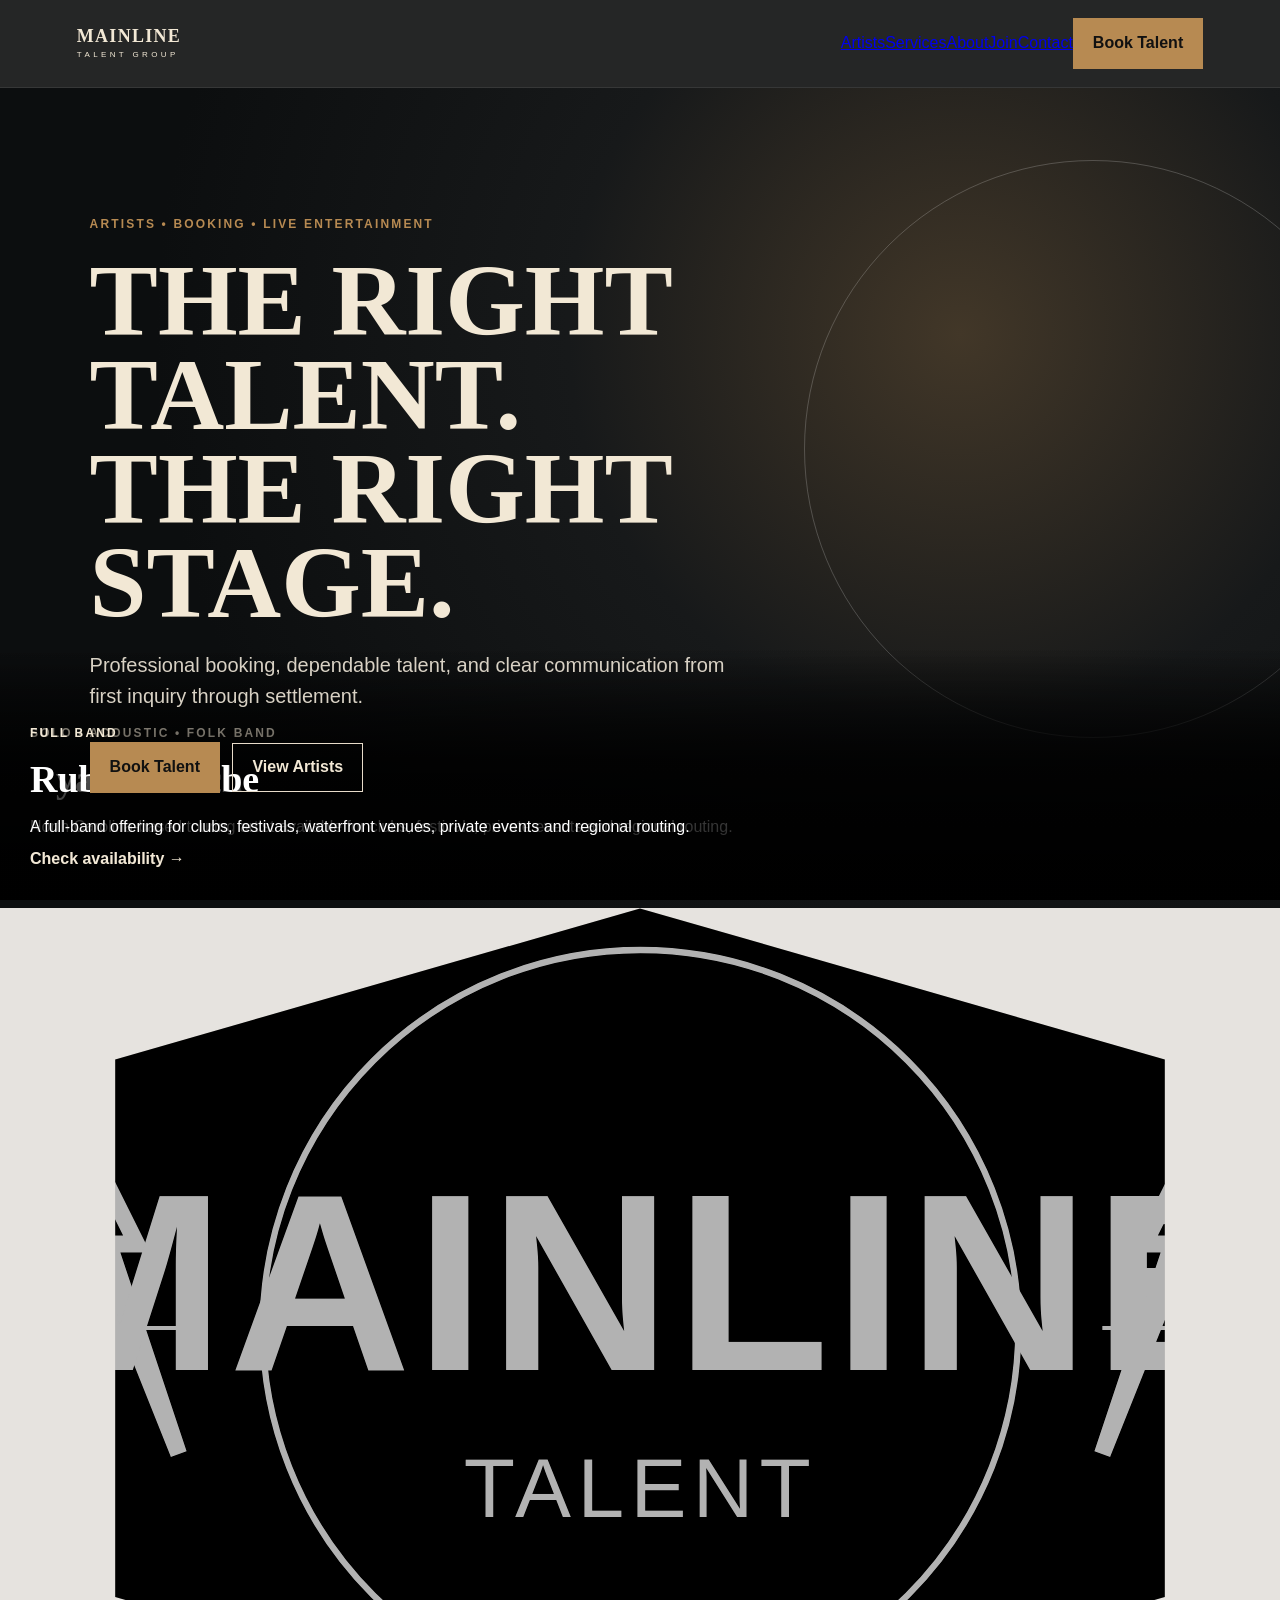
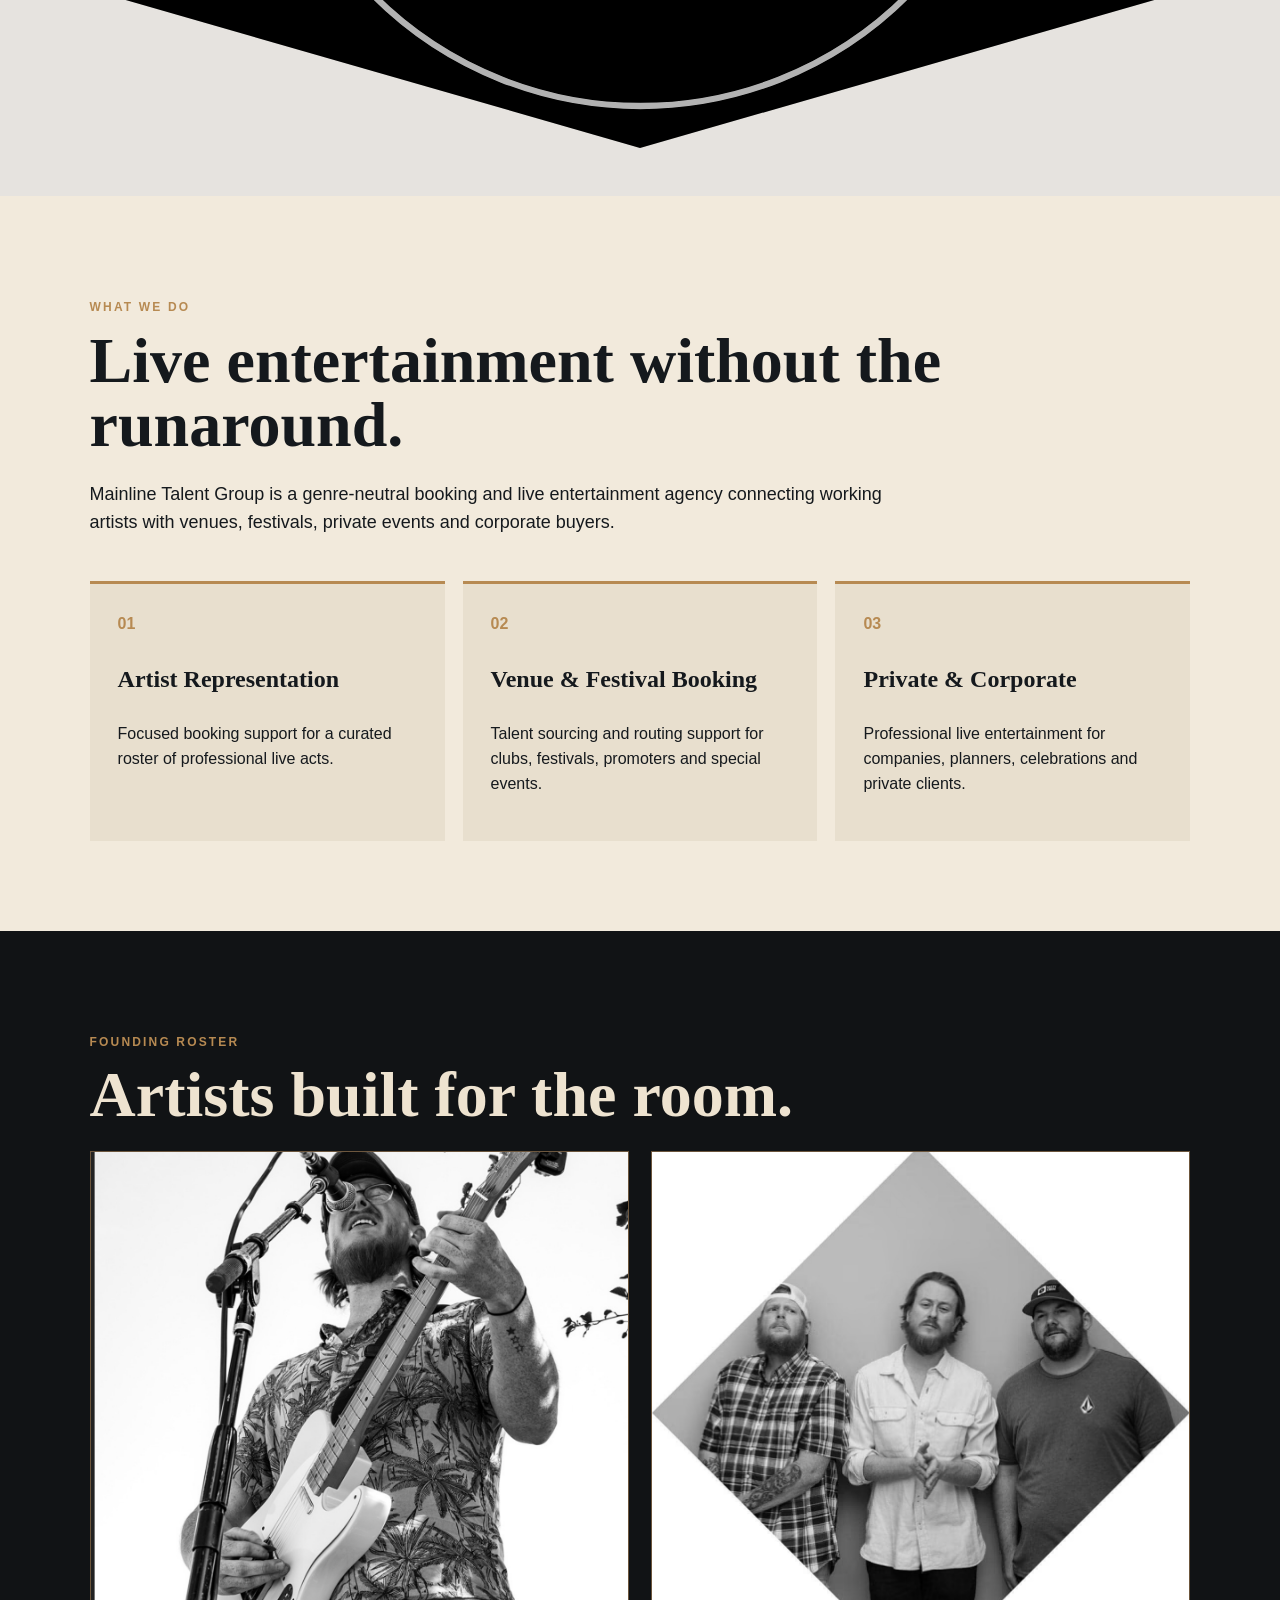
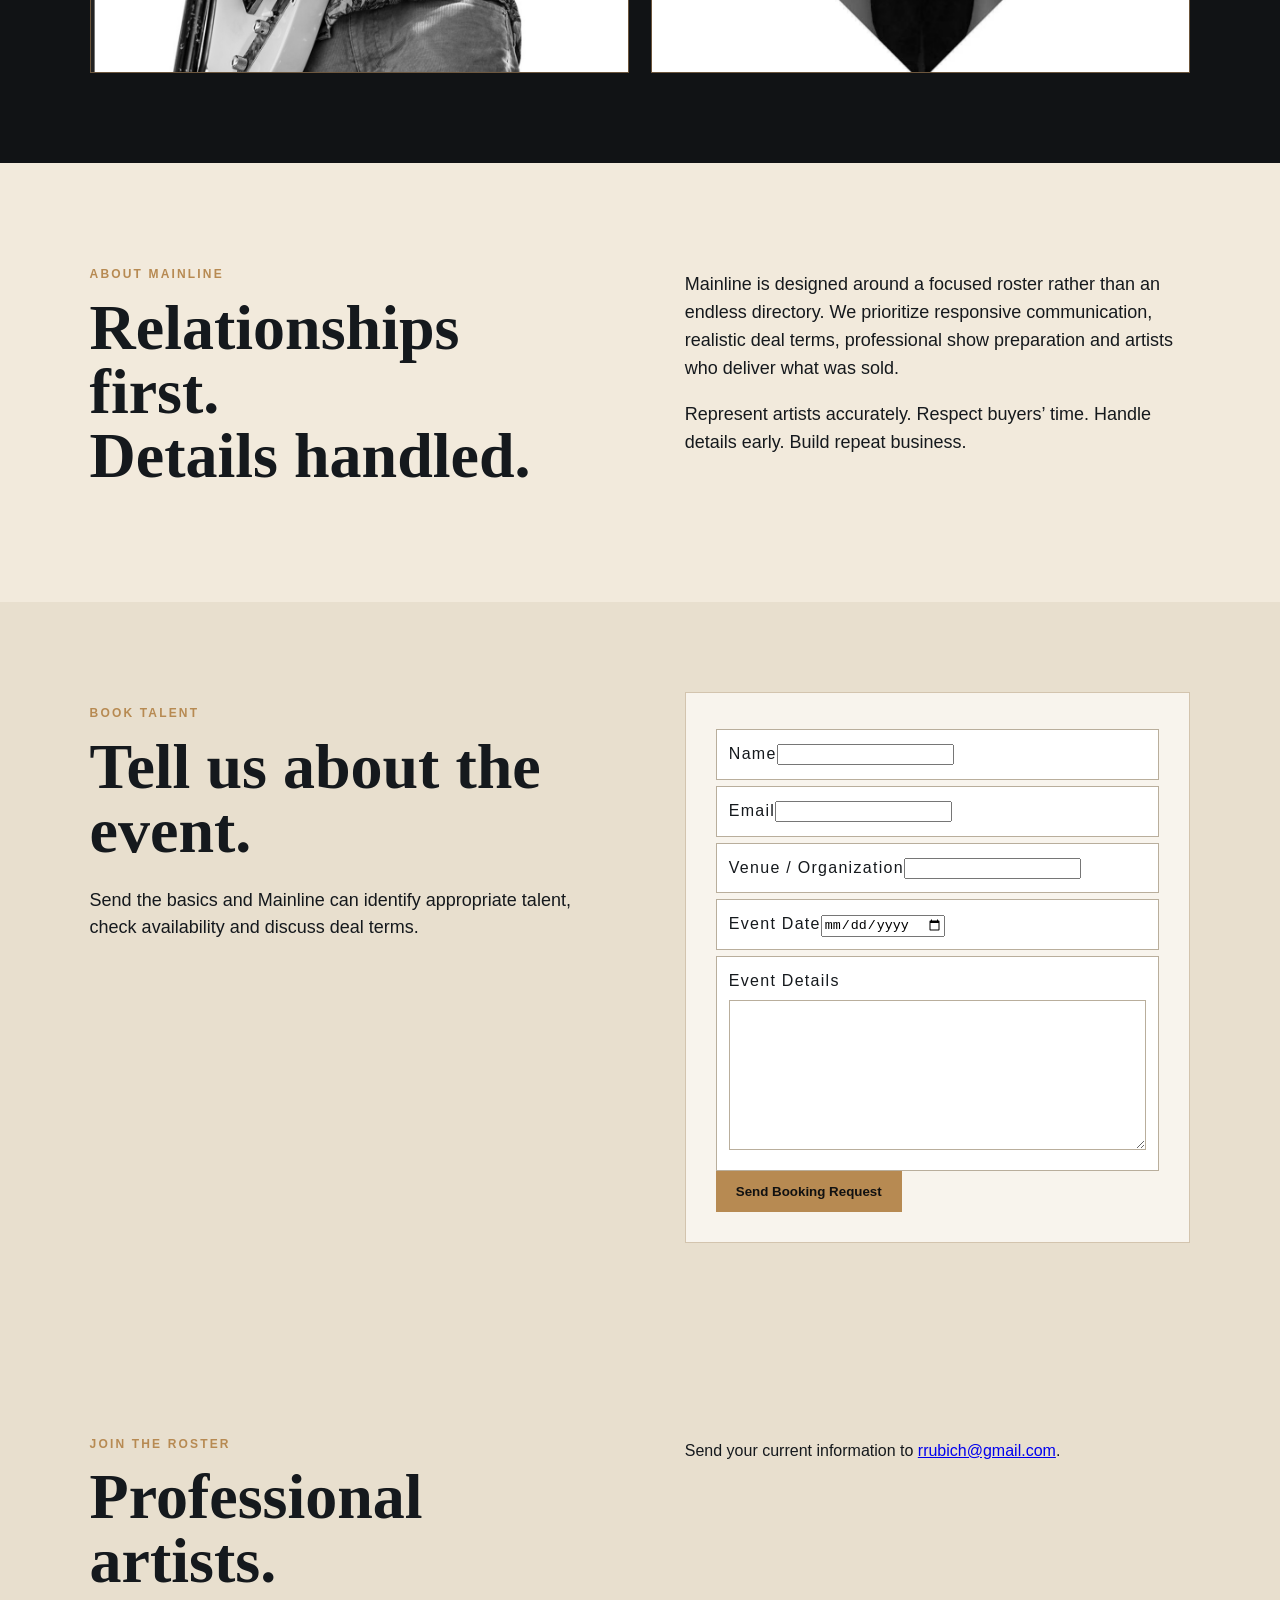
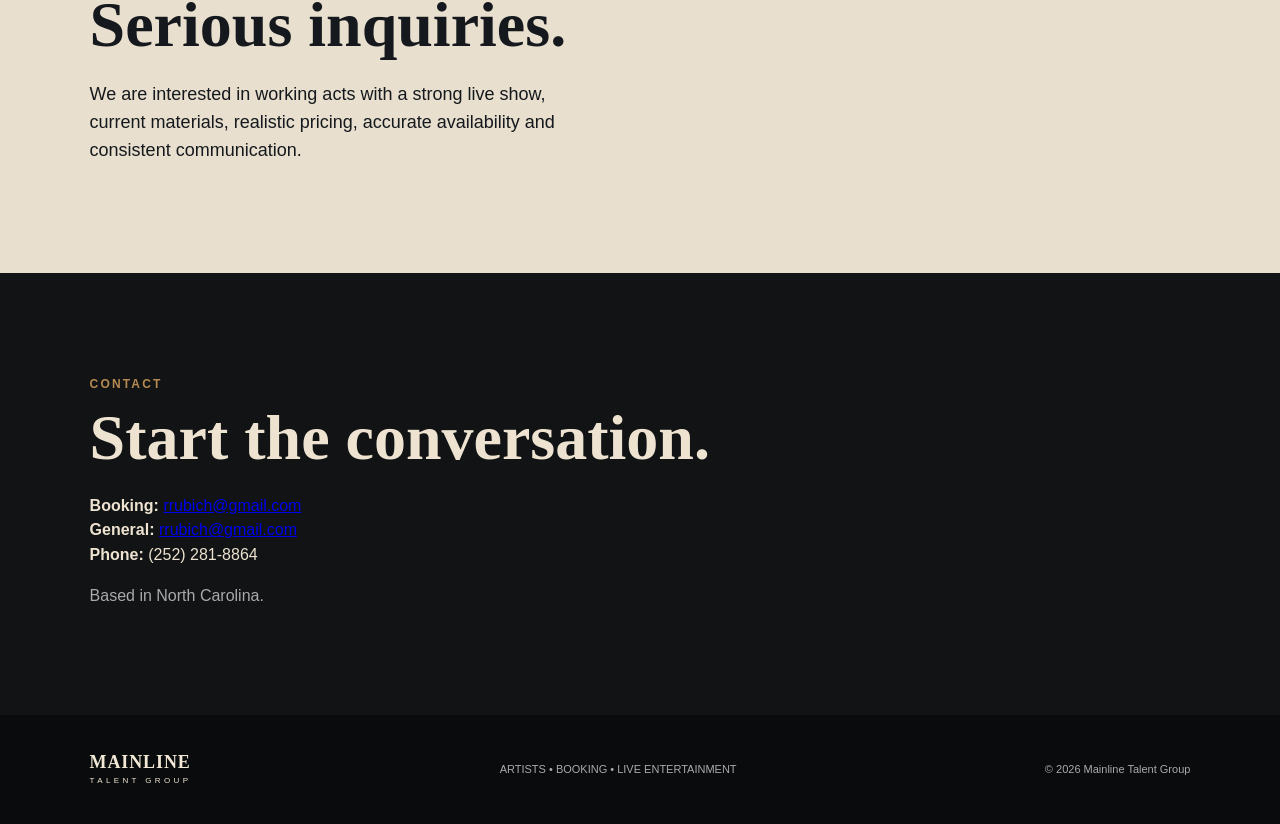
==== commit 1e7bc71a: "Use Mainline Talent logo as website group banner" ====
--- a/index.html
+++ b/index.html
@@ -1,20 +1,38 @@
 <!doctype html>
-<html lang="en"><head><meta charset="utf-8"><meta name="viewport" content="width=device-width,initial-scale=1">
-<title>Mainline Talent Group | Artists, Booking & Live Entertainment</title><meta name="description" content="Mainline Talent Group connects professional live artists with venues, festivals, private events and corporate buyers.">
-<link rel="stylesheet" href="styles.css"></head>
-<body><header><a class="brand" href="#home"><b>MAINLINE</b><small>TALENT GROUP</small></a><button id="menu">☰</button><nav><a href="#artists">Artists</a><a href="#services">Services</a><a href="#about">About</a><a href="#join">Join</a><a href="#contact">Contact</a><a class="btn" href="#book">Book Talent</a></nav></header>
-<main><section class="hero" id="home"><div><p class="eyebrow">ARTISTS • BOOKING • LIVE ENTERTAINMENT</p><h1>THE RIGHT TALENT.<br>THE RIGHT STAGE.</h1><p class="lede">Professional booking, dependable talent, and clear communication from first inquiry through settlement.</p><a class="btn" href="#book">Book Talent</a> <a class="outline" href="#artists">View Artists</a></div></section>
-
-<section class="feature-band" aria-label="Mainline Talent Group portrait">
-  <div class="diamond-frame">
-    <img src="assets/team-portrait.svg" alt="Mainline Talent Group portrait">
-  </div>
-</section>
-
-<section id="services"><p class="eyebrow">WHAT WE DO</p><h2>Live entertainment without the runaround.</h2><p class="intro">Mainline Talent Group is a genre-neutral booking and live entertainment agency connecting working artists with venues, festivals, private events and corporate buyers.</p><div class="cards"><article><i>01</i><h3>Artist Representation</h3><p>Focused booking support for a curated roster of professional live acts.</p></article><article><i>02</i><h3>Venue & Festival Booking</h3><p>Talent sourcing and routing support for clubs, festivals, promoters and special events.</p></article><article><i>03</i><h3>Private & Corporate</h3><p>Professional live entertainment for companies, planners, celebrations and private clients.</p></article></div></section>
-<section class="dark" id="artists"><p class="eyebrow">FOUNDING ROSTER</p><h2>Artists built for the room.</h2><div class="artists"><article class="artist-card"><div class="artist-photo"><img src="assets/IMG_4374.jpeg" alt="Ryan Rubich performing live"><div class="artist-overlay"><p class="eyebrow">SOLO • ACOUSTIC • FOLK BAND</p><h3>Ryan Rubich</h3><p>North Carolina-based touring artist Ryan Rubich has opened for Adam Hood and Jason Eady in Surf City, NC, joined CJ Solar on the Shuckin’ Raw Tour presented by Shuckin’ Shack Oyster Bar, has opened for Josh Morningstar, and has had Marcus King show up at one of his gigs.</p><p><strong>Selected credentials:</strong> Adam Hood • Jason Eady • CJ Solar / Shuckin’ Raw Tour • Josh Morningstar • Marcus King</p><a href="#book">Check availability →</a></div></div></article><article class="artist-card"><div class="artist-photo"><img src="assets/IMG_9189.jpeg" alt="Rubichs Cube band"><div class="artist-overlay"><p class="eyebrow">FULL BAND</p><h3>Rubichs Cube</h3><p>A full-band offering for clubs, festivals, waterfront venues, private events and regional routing.</p><a href="#book">Check availability →</a></div></div></article></div></section>
-<section class="split" id="about"><div><p class="eyebrow">ABOUT MAINLINE</p><h2>Relationships first.<br>Details handled.</h2></div><div><p>Mainline is designed around a focused roster rather than an endless directory. We prioritize responsive communication, realistic deal terms, professional show preparation and artists who deliver what was sold.</p><p>Represent artists accurately. Respect buyers' time. Handle details early. Build repeat business.</p></div></section>
-<section class="split formwrap" id="book"><div><p class="eyebrow">BOOK TALENT</p><h2>Tell us about the event.</h2><p>Send the basics and Mainline can identify appropriate talent, check availability and discuss deal terms. Submitting this form does not hold or confirm a date.</p></div><form id="booking" action="https://formsubmit.co/rrubich@gmail.com" method="POST"><input type="hidden" name="_subject" value="New Mainline Talent Group Booking Inquiry"><input type="hidden" name="_template" value="table"><input type="hidden" name="_next" value="https://4hnk9cyy96-lgtm.github.io/Mainline-Talent-Group/thanks.html"><input type="text" name="_honey" style="display:none"><div class="two"><label>Name<input name="name" required></label><label>Email<input name="email" type="email" required></label></div><div class="two"><label>Venue / Organization<input name="venue"></label><label>Phone<input name="phone"></label></div><div class="two"><label>City / State<input name="location"></label><label>Event Date<input name="date" type="date"></label></div><div class="two"><label>Budget / Deal Range<input name="budget"></label><label>Preferred Artist<select name="artist"><option>No preference</option><option>Ryan Rubich</option><option>Rubichs Cube</option></select></label></div><label>Event Details<textarea name="details" rows="5"></textarea></label><button class="btn" type="submit">Send Booking Request</button><p id="note"></p></form></section>
-<section class="split formwrap" id="join"><div><p class="eyebrow">JOIN THE ROSTER</p><h2>Professional artists.<br>Serious inquiries.</h2><p>We are interested in working acts with a strong live show, current materials, realistic pricing, accurate availability and consistent communication.</p><p>Send us your current information below. Submitting does not guarantee representation.</p></div><form action="https://formsubmit.co/rrubich@gmail.com" method="POST"><input type="hidden" name="_subject" value="New Mainline Artist Submission"><input type="hidden" name="_template" value="table"><input type="hidden" name="_next" value="https://4hnk9cyy96-lgtm.github.io/Mainline-Talent-Group/artist-submitted.html"><input type="text" name="_honey" style="display:none"><div class="two"><label>Artist / Band Name<input name="artist_name" required></label><label>Contact Name<input name="contact_name" required></label></div><div class="two"><label>Email<input name="email" type="email" required></label><label>Phone<input name="phone" required></label></div><div class="two"><label>Home City / State<input name="location" required></label><label>Genre / Style<input name="genre" required></label></div><div class="two"><label>Typical Booking Rate<input name="rate"></label><label>Act Configuration<input name="configuration" placeholder="Solo, duo, full band, etc."></label></div><label>Live Video Link<input name="live_video" type="url" placeholder="https://"></label><label>Website / EPK / Social Link<input name="epk" type="url" placeholder="https://"></label><label>Booking History / Notable Venues<textarea name="booking_history" rows="4"></textarea></label><label>Tell Us About the Act<textarea name="about_act" rows="5" required></textarea></label><button class="btn" type="submit">Submit Your Act</button></form></section>
-<section class="dark" id="contact"><p class="eyebrow">CONTACT</p><h2>Start the conversation.</h2><p><b>Booking:</b> <a href="mailto:rrubich@gmail.com">rrubich@gmail.com</a><br><b>General:</b> <a href="mailto:rrubich@gmail.com">rrubich@gmail.com</a><br><b>Phone:</b> (252) 281-8864</p><p class="muted">Based in North Carolina.</p></section></main>
-<footer><div class="brand"><b>MAINLINE</b><small>TALENT GROUP</small></div><p>ARTISTS • BOOKING • LIVE ENTERTAINMENT</p><p>© <span id="year"></span> Mainline Talent Group</p></footer><script src="script.js"></script></body></html>
+<html lang="en">
+<head>
+  <meta charset="utf-8">
+  <meta name="viewport" content="width=device-width,initial-scale=1">
+  <title>Mainline Talent Group | Artists, Booking & Live Entertainment</title>
+  <meta name="description" content="Mainline Talent Group connects professional live artists with venues, festivals, private events and corporate buyers.">
+  <link rel="stylesheet" href="styles.css">
+</head>
+<body>
+  <header>
+    <a class="brand" href="#home"><b>MAINLINE</b><small>TALENT GROUP</small></a>
+    <button id="menu">☰</button>
+    <nav><a href="#artists">Artists</a><a href="#services">Services</a><a href="#about">About</a><a href="#join">Join</a><a href="#contact">Contact</a><a class="btn" href="#book">Book Talent</a></nav>
+  </header>
+  <main>
+    <section class="hero" id="home">
+      <div>
+        <p class="eyebrow">ARTISTS • BOOKING • LIVE ENTERTAINMENT</p>
+        <h1>THE RIGHT TALENT.<br>THE RIGHT STAGE.</h1>
+        <p class="lede">Professional booking, dependable talent, and clear communication from first inquiry through settlement.</p>
+        <a class="btn" href="#book">Book Talent</a> <a class="outline" href="#artists">View Artists</a>
+      </div>
+    </section>
+    <section class="feature-band" aria-label="Mainline Talent Group banner">
+      <div class="diamond-frame banner-frame"><img src="assets/mainline-talent-logo.svg" alt="Mainline Talent Group" class="group-banner"></div>
+    </section>
+    <section id="services"><p class="eyebrow">WHAT WE DO</p><h2>Live entertainment without the runaround.</h2><p class="intro">Mainline Talent Group is a genre-neutral booking and live entertainment agency connecting working artists with venues, festivals, private events and corporate buyers.</p><div class="cards"><article><i>01</i><h3>Artist Representation</h3><p>Focused booking support for a curated roster of professional live acts.</p></article><article><i>02</i><h3>Venue & Festival Booking</h3><p>Talent sourcing and routing support for clubs, festivals, promoters and special events.</p></article><article><i>03</i><h3>Private & Corporate</h3><p>Professional live entertainment for companies, planners, celebrations and private clients.</p></article></div></section>
+    <section class="dark" id="artists"><p class="eyebrow">FOUNDING ROSTER</p><h2>Artists built for the room.</h2><div class="artists"><article class="artist-card"><div class="artist-photo"><img src="IMG_4374.jpeg" alt="Ryan Rubich performing"></div><div class="artist-overlay"><p class="eyebrow">SOLO • ACOUSTIC • FOLK BAND</p><h3>Ryan Rubich</h3><p>North Carolina-based touring artist available for clubs, festivals, private events and regional routing.</p><a href="#book">Check availability →</a></div></article><article class="artist-card"><div class="artist-photo"><img src="IMG_9189.jpeg" alt="Rubichs Cube band"></div><div class="artist-overlay"><p class="eyebrow">FULL BAND</p><h3>Rubichs Cube</h3><p>A full-band offering for clubs, festivals, waterfront venues, private events and regional routing.</p><a href="#book">Check availability →</a></div></article></div></section>
+    <section class="split" id="about"><div><p class="eyebrow">ABOUT MAINLINE</p><h2>Relationships first.<br>Details handled.</h2></div><div><p>Mainline is designed around a focused roster rather than an endless directory. We prioritize responsive communication, realistic deal terms, professional show preparation and artists who deliver what was sold.</p><p>Represent artists accurately. Respect buyers’ time. Handle details early. Build repeat business.</p></div></section>
+    <section class="split formwrap" id="book"><div><p class="eyebrow">BOOK TALENT</p><h2>Tell us about the event.</h2><p>Send the basics and Mainline can identify appropriate talent, check availability and discuss deal terms.</p></div><form action="https://formsubmit.co/rrubich@gmail.com" method="POST"><input type="hidden" name="_subject" value="New Mainline Talent Group Booking Inquiry"><input type="hidden" name="_next" value="https://4hnk9cyy96-lgtm.github.io/Mainline-Talent-Group/thanks.html"><label>Name<input name="name" required></label><label>Email<input name="email" type="email" required></label><label>Venue / Organization<input name="venue"></label><label>Event Date<input name="date" type="date"></label><label>Event Details<textarea name="details" rows="5"></textarea></label><button class="btn" type="submit">Send Booking Request</button></form></section>
+    <section class="split formwrap" id="join"><div><p class="eyebrow">JOIN THE ROSTER</p><h2>Professional artists.<br>Serious inquiries.</h2><p>We are interested in working acts with a strong live show, current materials, realistic pricing, accurate availability and consistent communication.</p></div><p>Send your current information to <a href="mailto:rrubich@gmail.com">rrubich@gmail.com</a>.</p></section>
+    <section class="dark" id="contact"><p class="eyebrow">CONTACT</p><h2>Start the conversation.</h2><p><b>Booking:</b> <a href="mailto:rrubich@gmail.com">rrubich@gmail.com</a><br><b>General:</b> <a href="mailto:rrubich@gmail.com">rrubich@gmail.com</a><br><b>Phone:</b> (252) 281-8864</p><p class="muted">Based in North Carolina.</p></section>
+  </main>
+  <footer><div class="brand"><b>MAINLINE</b><small>TALENT GROUP</small></div><p>ARTISTS • BOOKING • LIVE ENTERTAINMENT</p><p>© <span id="year"></span> Mainline Talent Group</p></footer>
+  <script src="script.js"></script>
+</body>
+</html>
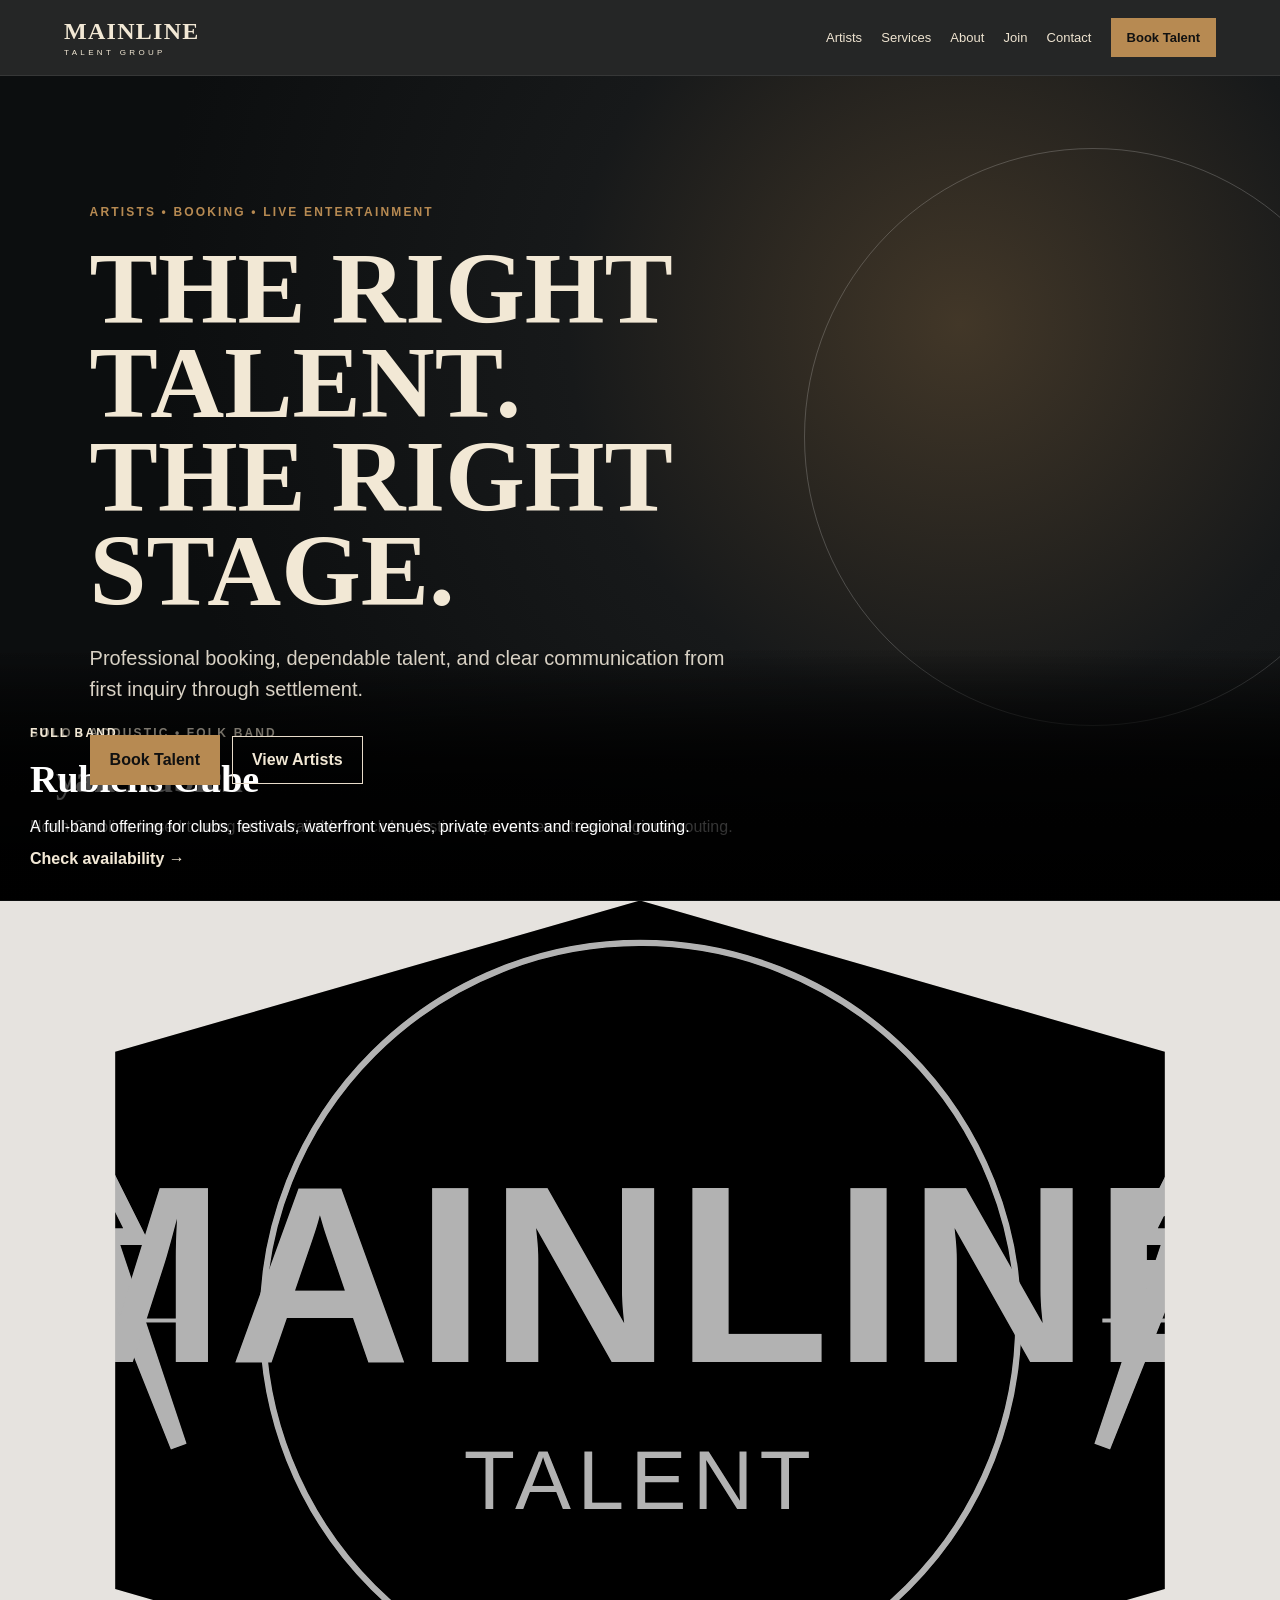
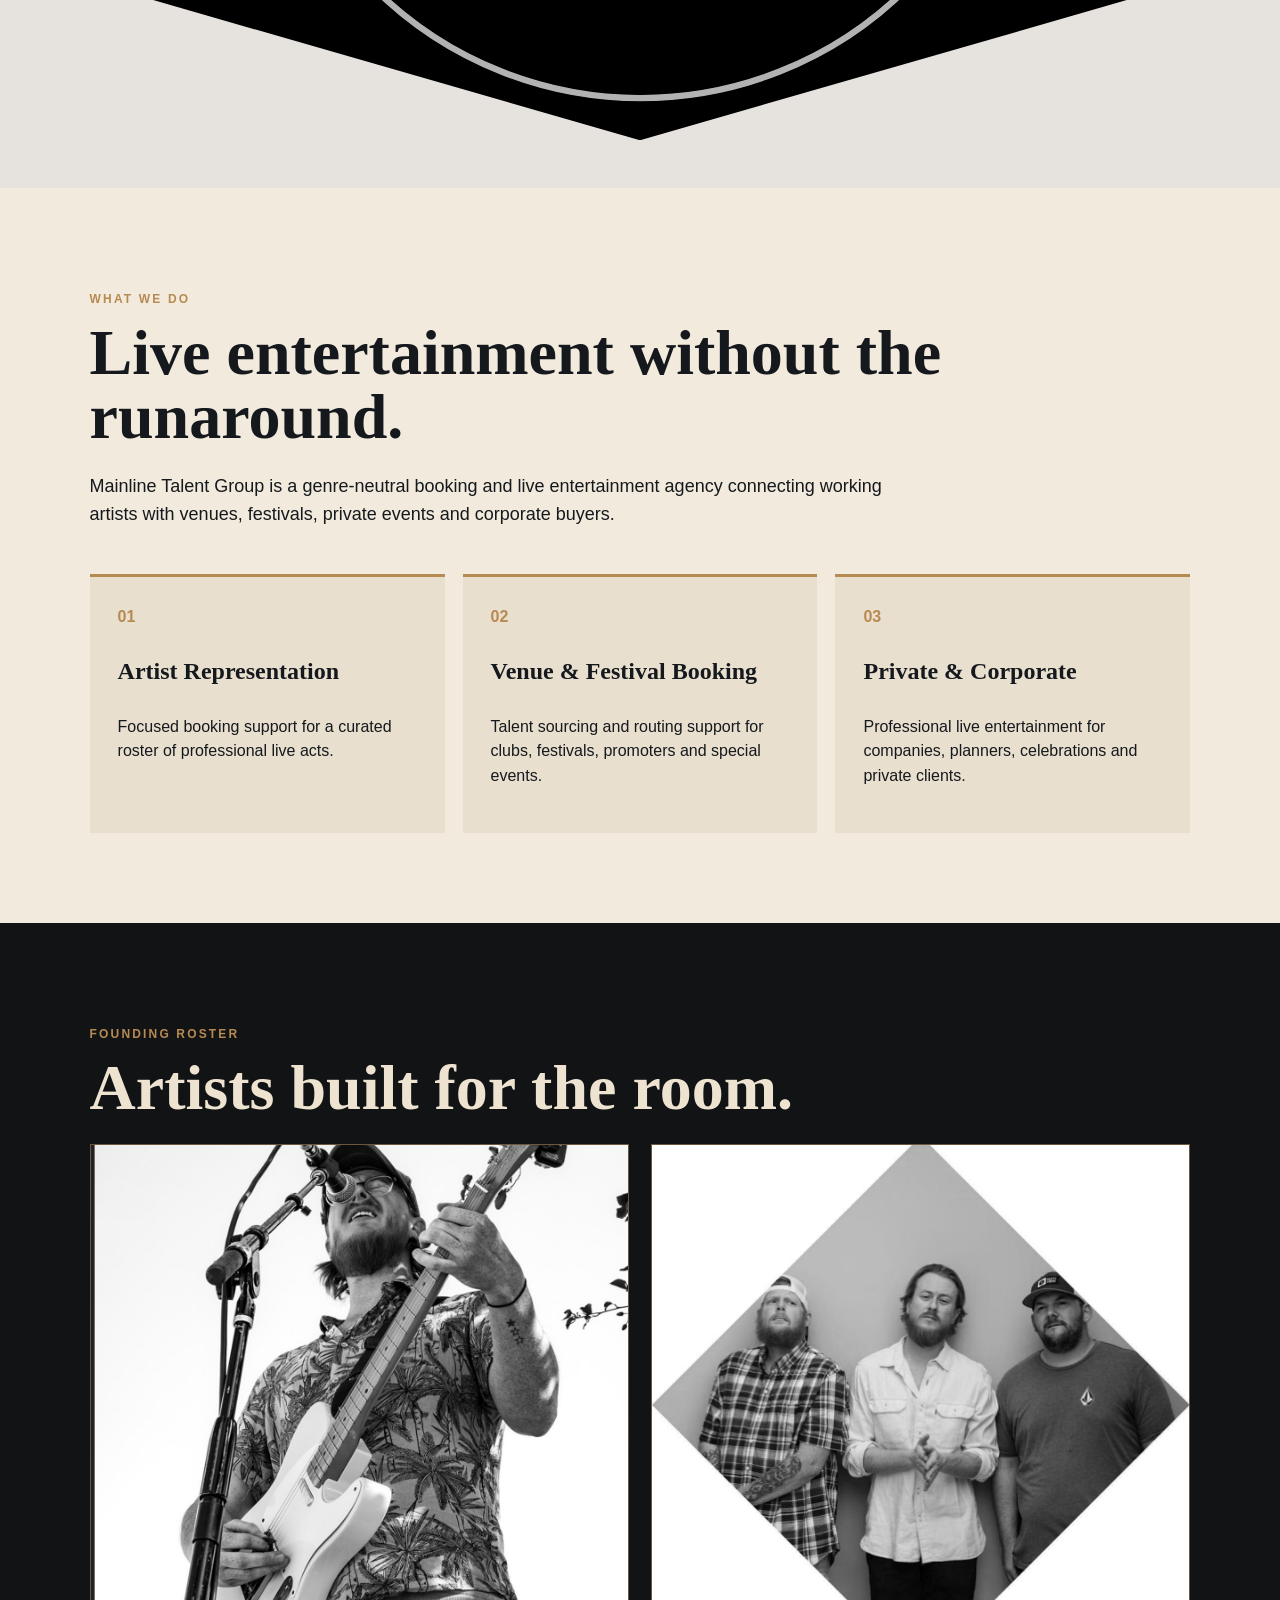
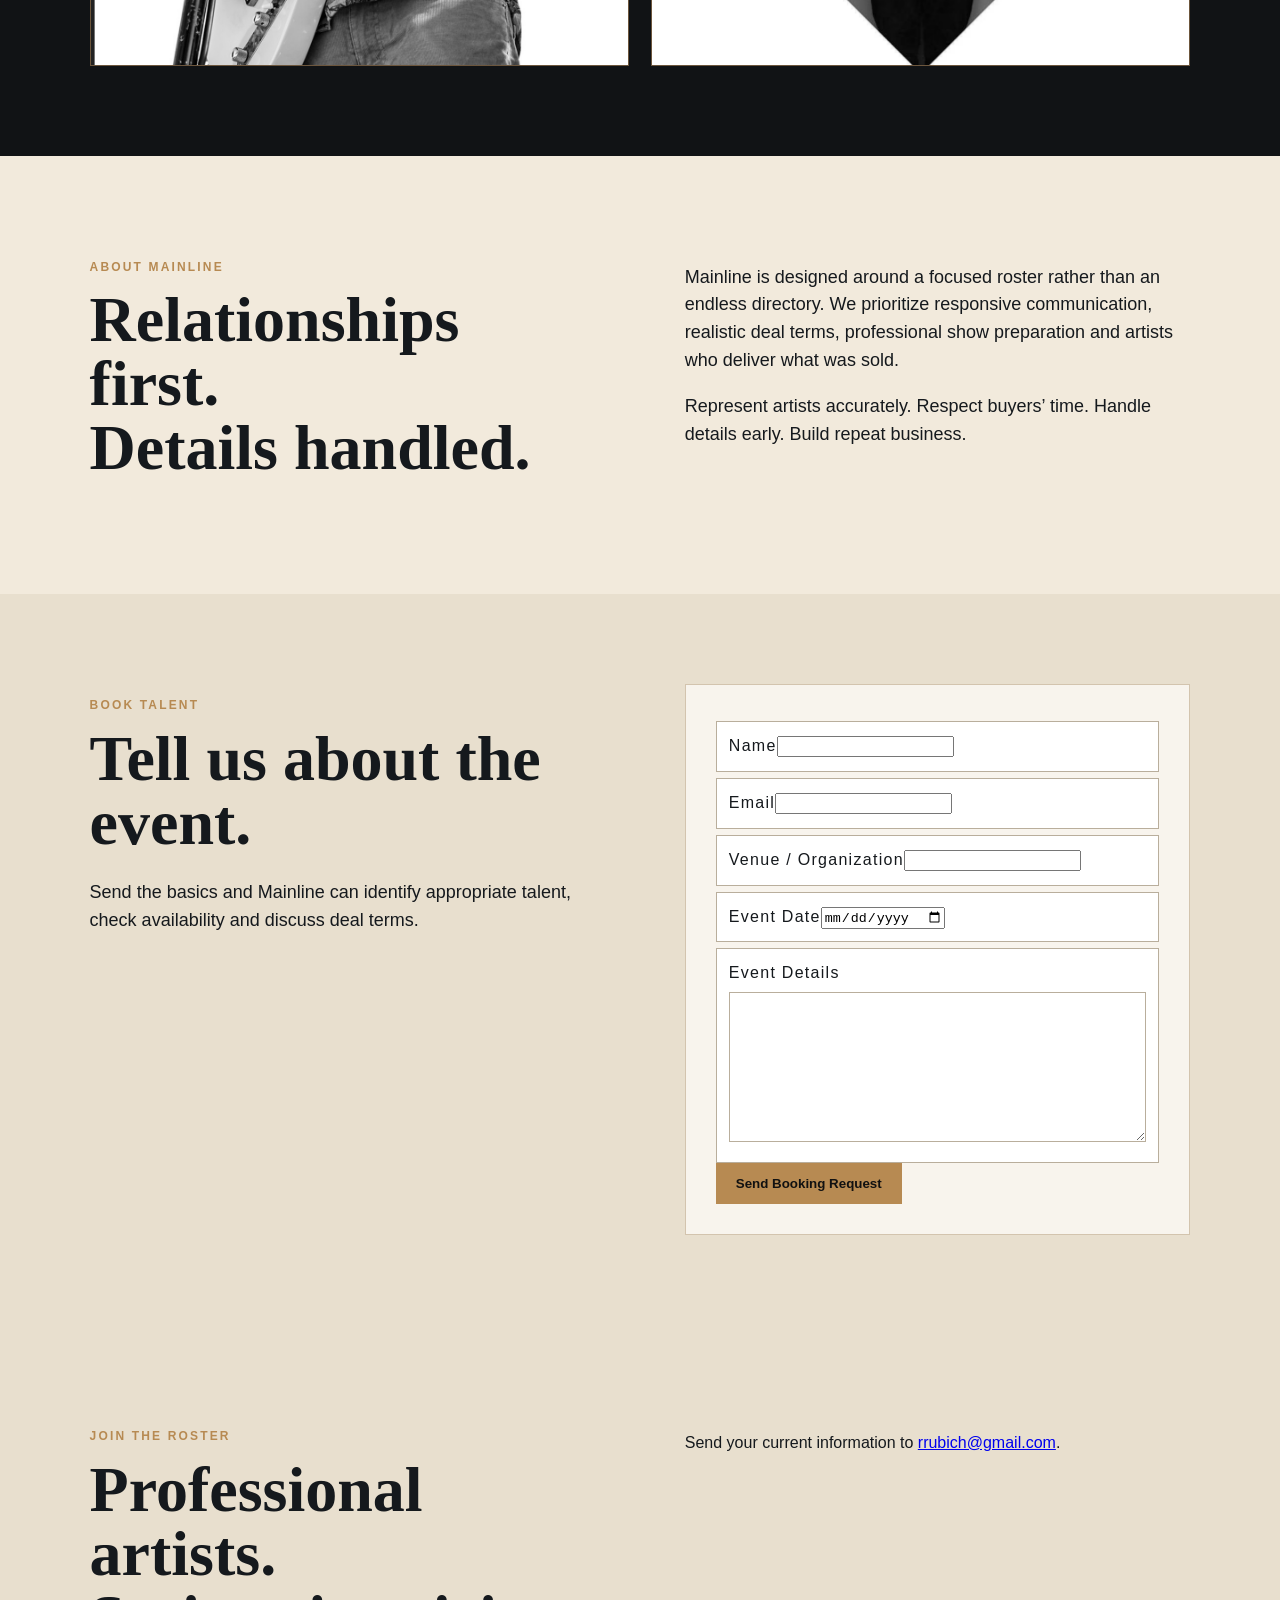
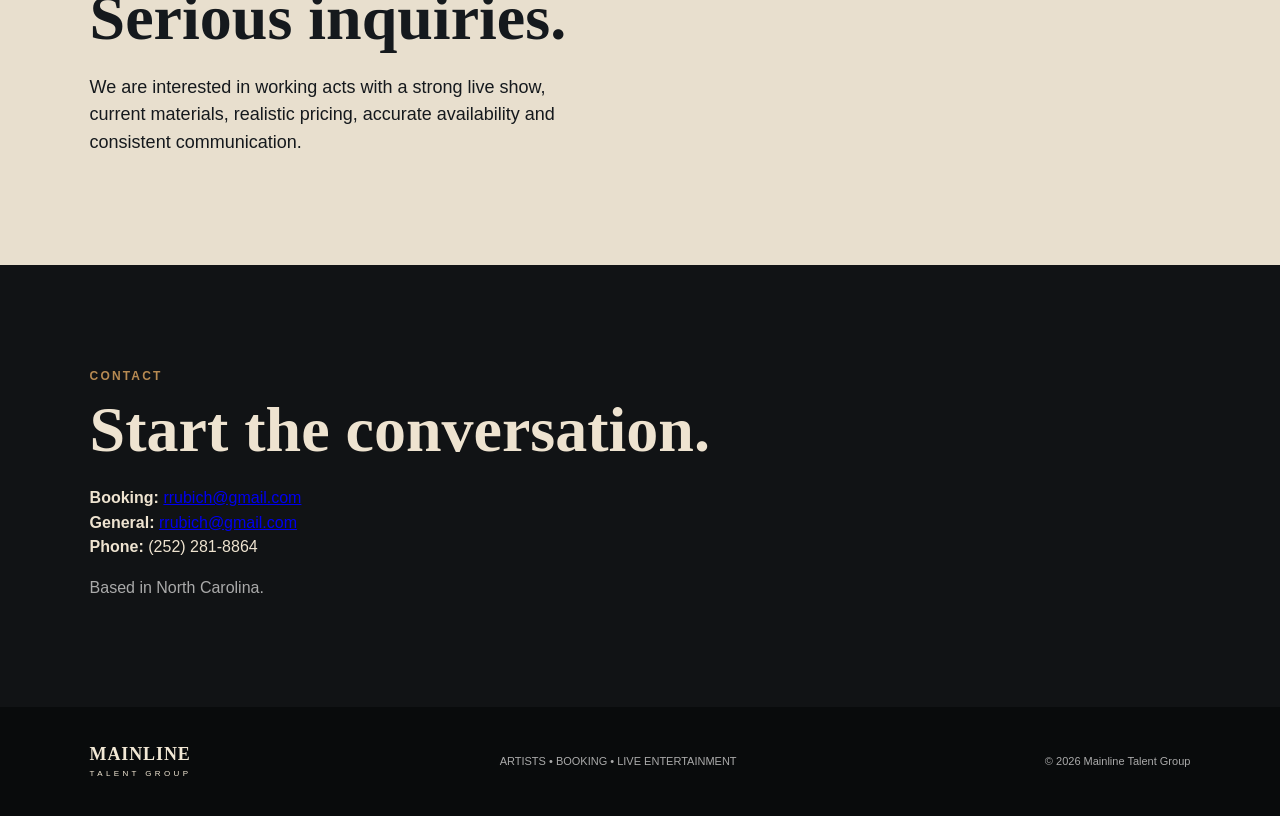
==== commit 7c1dfb48: "Wrap hero buttons to prevent overlap" ====
--- a/index.html
+++ b/index.html
@@ -19,7 +19,7 @@
         <p class="eyebrow">ARTISTS • BOOKING • LIVE ENTERTAINMENT</p>
         <h1>THE RIGHT TALENT.<br>THE RIGHT STAGE.</h1>
         <p class="lede">Professional booking, dependable talent, and clear communication from first inquiry through settlement.</p>
-        <a class="btn" href="#book">Book Talent</a> <a class="outline" href="#artists">View Artists</a>
+        <div class="hero-actions"><a class="btn" href="#book">Book Talent</a><a class="outline" href="#artists">View Artists</a></div>
       </div>
     </section>
     <section class="feature-band" aria-label="Mainline Talent Group banner">
--- a/styles.css
+++ b/styles.css
@@ -1,4 +1,4 @@
-*{box-sizing:border-box}html{scroll-behavior:smooth}body{margin:0;background:#f2eadc;color:#15191d;font-family:Arial,sans-serif;line-height:1.55}header{position:sticky;top:0;z-index:10;display:flex;justify-content:space-between;align-items:center;padding:18px 6vw;background:rgba(15,17,18,.9);border-bottom:1px solid rgba(255,255,255,.08)}.brand{color:#f2e8d5;text-decoration:none;display:flex;flex-direction:column;line-height:.9;letter-spacing:.08em}.brand b{font-family:Georgia,serif;font-size:24px}.brand small{font-size:8px;letter-spacing:.42em;margin-top:7px}.nav{display:flex;align-items:center;gap:24px}.nav a{color:#eee3d0;text-decoration:none;font-size:13px}.btn{display:inline-block;background:#b78a52;border:1px solid #b78a52;color:#111!important;padding:12px 19px;text-decoration:none;font-weight:800;cursor:pointer}.outline{display:inline-block;border:1px solid #e8dcca;color:#f2e8d5;padding:11px 19px;text-decoration:none;font-weight:700;margin-left:8px}.hero{min-height:78vh;display:flex;align-items:center;padding:9vw 7vw;background:radial-gradient(circle at 75% 30%,#423728,#17191a 35%,#0c0e0f 72%);color:#f2e8d5;position:relative;overflow:hidden}.hero:after{content:"";position:absolute;width:45vw;height:45vw;border:1px solid rgba(255,255,255,.2);border-radius:50%;right:-8vw;top:8vh}.hero > div{position:relative;z-index:1;max-width:850px}.eyebrow{color:#b78a52;font-size:12px;font-weight:800;letter-spacing:.18em}.hero h1{font:800 clamp(48px,8vw,104px)/.92 Georgia,serif;margin:20px 0}.lede{font-size:20px;color:#d8d1c4;max-width:650px;margin-bottom:30px}section{padding:90px 7vw}h2{font:800 clamp(36px,5vw,64px)/1 Georgia,serif;margin:12px 0 24px}h3{font-family:Georgia,serif}.intro{max-width:800px;font-size:18px}.cards{display:grid;grid-template-columns:repeat(3,1fr);gap:18px;margin-top:45px}.cards article{padding:28px;background:#e8dfce;border-top:3px solid #b78a52}.cards i{color:#b78a52;font-weight:700;font-style:normal}.cards h3{font-size:24px}.dark{background:#111315;color:#eee3d0}.artists{display:grid;grid-template-columns:1fr 1fr;gap:22px}.artists article{display:grid;grid-template-columns:130px 1fr;gap:24px;align-items:center;border:1px solid #6c563d;padding:24px;background:#f8f3e8;color:#15191d}.monogram{height:150px;display:grid;place-items:center;background:linear-gradient(135deg,#b78a52,#30291f);font:50px Georgia,serif;color:#f2e8d5}.monogram.alt{background:linear-gradient(135deg,#333,#745b3e)}.artists h3{font-size:32px;margin:0 0 4px}.artists a{color:#b78a52;text-decoration:none;font-weight:700}.split{display:grid;grid-template-columns:1fr 1fr;gap:7vw}.split > div{font-size:18px}.formwrap{background:#e8dfce}.formwrap form{background:#f8f4ed;padding:30px;border:1px solid #d3c4ae}.two{display:grid;grid-template-columns:1fr 1fr;gap:14px}label{display:block;font-size:12px;font-weight:800;letter-spacing:.08em;margin-top:18px}.input,label,select,textarea{width:100%;margin-top:6px;padding:12px;border:1px solid #b9ae9c;background:#fff;font:inherit}textarea{resize:vertical}.center{text-align:center;max-width:950px;margin:0 auto}.darkline{border-color:#15191d;color:#15191d}.muted{color:#aaa}.footer{padding:35px 7vw;background:#090b0c;color:#aaa;display:flex;justify-content:space-between;align-items:center;font-size:11px}footer{padding:35px 7vw;background:#090b0c;color:#aaa;display:flex;justify-content:space-between;align-items:center;font-size:11px}.footer .brand,.brand b,footer .brand b{font-size:18px}.feature-band{padding:0 0 3rem;background:#e6e3df}.diamond-frame{width:min(82vw,1100px);margin:0 auto;position:relative;aspect-ratio:1.25;overflow:hidden;clip-path:polygon(50% 0%, 100% 18%, 100% 82%, 50% 100%, 0% 82%, 0% 18%);background:#d2d0cb;box-shadow:0 24px 48px rgba(0,0,0,.12)}.diamond-frame img{display:block;width:100%;height:100%;object-fit:cover;filter:grayscale(1) contrast(1.08) brightness(.96)}@media (max-width:800px){header{padding:16px 5vw}#menu{display:block;background:none;color:#f2e8d5;border:0;font-size:26px}nav{display:none;position:absolute;top:100%;left:0;right:0;background:#111315;padding:20px 5vw;flex-direction:column;align-items:flex-start}.nav.open{display:flex}.hero{min-height:auto;padding-top:96px;padding-bottom:70px}.cards,.artists,.split,.two{grid-template-columns:1fr}.feature-band{padding-bottom:2rem}.diamond-frame{width:min(90vw,800px)}footer{flex-direction:column;align-items:flex-start;gap:12px}}@media (min-width:801px){#menu{display:none}}
+*{box-sizing:border-box}html{scroll-behavior:smooth}body{margin:0;background:#f2eadc;color:#15191d;font-family:Arial,sans-serif;line-height:1.55}header{position:sticky;top:0;z-index:100;display:flex;justify-content:space-between;align-items:center;gap:28px;padding:18px 6vw;background:rgba(15,17,18,.9);border-bottom:1px solid rgba(255,255,255,.08)}.brand{color:#f2e8d5;text-decoration:none;display:flex;flex-direction:column;line-height:.9;letter-spacing:.08em}.brand b{font-family:Georgia,serif;font-size:24px}.brand small{font-size:8px;letter-spacing:.42em;margin-top:7px}nav{display:flex;align-items:center;gap:24px}nav a{color:#eee3d0;text-decoration:none;font-size:13px}.btn{display:inline-block;background:#b78a52;border:1px solid #b78a52;color:#111!important;padding:12px 19px;text-decoration:none;font-weight:800;cursor:pointer}.outline{display:inline-block;border:1px solid #e8dcca;color:#f2e8d5;padding:11px 19px;text-decoration:none;font-weight:700;margin-left:8px}.hero{min-height:78vh;display:flex;align-items:center;padding:9vw 7vw;background:radial-gradient(circle at 75% 30%,#423728,#17191a 35%,#0c0e0f 72%);color:#f2e8d5;position:relative;overflow:hidden}.hero:after{content:"";position:absolute;width:45vw;height:45vw;border:1px solid rgba(255,255,255,.2);border-radius:50%;right:-8vw;top:8vh}.hero > div{position:relative;z-index:1;max-width:850px}.eyebrow{color:#b78a52;font-size:12px;font-weight:800;letter-spacing:.18em}.hero h1{font:800 clamp(48px,8vw,104px)/.92 Georgia,serif;margin:20px 0}.lede{font-size:20px;color:#d8d1c4;max-width:650px;margin-bottom:30px}section{padding:90px 7vw}h2{font:800 clamp(36px,5vw,64px)/1 Georgia,serif;margin:12px 0 24px}h3{font-family:Georgia,serif}.intro{max-width:800px;font-size:18px}.cards{display:grid;grid-template-columns:repeat(3,1fr);gap:18px;margin-top:45px}.cards article{padding:28px;background:#e8dfce;border-top:3px solid #b78a52}.cards i{color:#b78a52;font-weight:700;font-style:normal}.cards h3{font-size:24px}.dark{background:#111315;color:#eee3d0}.artists{display:grid;grid-template-columns:1fr 1fr;gap:22px}.artists article{display:grid;grid-template-columns:130px 1fr;gap:24px;align-items:center;border:1px solid #6c563d;padding:24px;background:#f8f3e8;color:#15191d}.monogram{height:150px;display:grid;place-items:center;background:linear-gradient(135deg,#b78a52,#30291f);font:50px Georgia,serif;color:#f2e8d5}.monogram.alt{background:linear-gradient(135deg,#333,#745b3e)}.artists h3{font-size:32px;margin:0 0 4px}.artists a{color:#b78a52;text-decoration:none;font-weight:700}.split{display:grid;grid-template-columns:1fr 1fr;gap:7vw}.split > div{font-size:18px}.formwrap{background:#e8dfce}.formwrap form{background:#f8f4ed;padding:30px;border:1px solid #d3c4ae}.two{display:grid;grid-template-columns:1fr 1fr;gap:14px}label{display:block;font-size:12px;font-weight:800;letter-spacing:.08em;margin-top:18px}.input,label,select,textarea{width:100%;margin-top:6px;padding:12px;border:1px solid #b9ae9c;background:#fff;font:inherit}textarea{resize:vertical}.center{text-align:center;max-width:950px;margin:0 auto}.darkline{border-color:#15191d;color:#15191d}.muted{color:#aaa}.footer{padding:35px 7vw;background:#090b0c;color:#aaa;display:flex;justify-content:space-between;align-items:center;font-size:11px}footer{padding:35px 7vw;background:#090b0c;color:#aaa;display:flex;justify-content:space-between;align-items:center;font-size:11px}.footer .brand,.brand b,footer .brand b{font-size:18px}.feature-band{padding:0 0 3rem;background:#e6e3df}.diamond-frame{width:min(82vw,1100px);margin:0 auto;position:relative;aspect-ratio:1.25;overflow:hidden;clip-path:polygon(50% 0%, 100% 18%, 100% 82%, 50% 100%, 0% 82%, 0% 18%);background:#d2d0cb;box-shadow:0 24px 48px rgba(0,0,0,.12)}.diamond-frame img{display:block;width:100%;height:100%;object-fit:cover;filter:grayscale(1) contrast(1.08) brightness(.96)}@media (max-width:800px){header{padding:16px 5vw}#menu{display:block;background:none;color:#f2e8d5;border:0;font-size:26px}nav{display:none;position:absolute;top:100%;left:0;right:0;background:#111315;padding:20px 5vw;flex-direction:column;align-items:flex-start}nav.open{display:flex}.hero{min-height:auto;padding-top:96px;padding-bottom:70px}.cards,.artists,.split,.two{grid-template-columns:1fr}.feature-band{padding-bottom:2rem}.diamond-frame{width:min(90vw,800px)}footer{flex-direction:column;align-items:flex-start;gap:12px}}@media (min-width:801px){#menu{display:none}}
 .artist-photo{width:180px;height:180px;flex:0 0 180px;overflow:hidden;border:1px solid rgba(255,255,255,.18);background:#111}.artist-photo img{width:100%;height:100%;object-fit:cover;display:block;filter:grayscale(100%)}
 @media(max-width:700px){.artist-photo{width:100%;height:300px;flex-basis:auto}}
 
@@ -9,3 +9,57 @@
 /* Large roster images with text overlay */
 .artists .artist-card{display:block;padding:0;background:#111;border:1px solid #6c563d;overflow:hidden}.artists .artist-card .artist-photo{position:relative;width:100%;height:520px;overflow:hidden;border:0;background:#111}.artists .artist-card .artist-photo img{width:100%;height:100%;object-fit:cover;display:block;filter:grayscale(100%)}.artist-overlay{position:absolute;left:0;right:0;bottom:0;padding:70px 30px 28px;background:linear-gradient(to top,rgba(0,0,0,.92) 0%,rgba(0,0,0,.68) 55%,rgba(0,0,0,0) 100%);color:#fff}.artist-overlay h3{color:#fff;font-size:38px;margin:0 0 6px}.artist-overlay p{color:#fff;margin:7px 0}.artist-overlay .eyebrow,.artist-overlay a{color:#f2e8d5}.artist-overlay a{font-weight:800;text-decoration:none}
 @media(max-width:800px){.artists .artist-card .artist-photo{height:440px}.artist-overlay{padding:65px 20px 22px}.artist-overlay h3{font-size:34px}}
+
+/* Keep MAINLINE TALENT GROUP header fully visible */
+header .brand{min-width:max-content;overflow:visible;flex-shrink:0;padding-right:10px}header .brand b{font-size:clamp(17px,2.2vw,24px);white-space:nowrap;line-height:1}header .brand small{font-size:clamp(6px,.75vw,8px);letter-spacing:clamp(.20em,.35vw,.42em);white-space:nowrap;line-height:1.1}@media(max-width:520px){header{padding-left:16px;padding-right:16px}header .brand b{font-size:18px}header .brand small{font-size:6px;letter-spacing:.25em;margin-top:5px}}
+ @media(min-width:801px) and (max-width:1050px){header{padding-left:3vw;padding-right:3vw;gap:14px}nav{gap:10px}nav a{font-size:12px}nav .btn{padding:10px 13px}}
+
+/* HEADER OVERLAP FIX — final responsive layout */
+header{width:100%;min-height:78px;overflow:visible;display:flex;align-items:center;justify-content:space-between;gap:24px;padding:16px clamp(16px,6vw,72px)}
+header .brand{display:flex;flex:0 0 auto;min-width:180px;position:relative;z-index:2}
+header .brand b{display:block;white-space:nowrap;line-height:1.05}
+header .brand small{display:block;white-space:nowrap;line-height:1.1;margin-top:6px}
+header nav{display:flex;align-items:center;justify-content:flex-end;flex:1 1 auto;min-width:0;gap:clamp(10px,1.8vw,24px);position:relative;z-index:3}
+header nav a{display:inline-flex;align-items:center;justify-content:center;white-space:nowrap;line-height:1.2;padding:6px 0}
+header nav .btn{padding:11px 16px;margin-left:2px}
+#menu{position:relative;z-index:5}
+@media (min-width:801px) and (max-width:1150px){header{gap:14px;padding-left:3vw;padding-right:3vw}header .brand{min-width:165px}header .brand b{font-size:20px}header .brand small{font-size:7px;letter-spacing:.28em}header nav{gap:10px}header nav a{font-size:12px}header nav .btn{padding:10px 12px}}
+@media (max-width:800px){header{min-height:70px;padding:14px 16px;gap:12px}header .brand{min-width:0}header .brand b{font-size:18px}header .brand small{font-size:6px;letter-spacing:.25em;margin-top:5px}header nav{display:none;position:absolute;top:100%;left:0;right:0;width:100%;height:auto;flex-direction:column;align-items:stretch;justify-content:flex-start;gap:0;padding:12px 20px 18px;background:#111315;border-top:1px solid rgba(255,255,255,.1);box-shadow:0 12px 24px rgba(0,0,0,.3)}header nav.open{display:flex}header nav a{width:100%;padding:11px 0;font-size:14px;justify-content:flex-start}header nav .btn{margin-top:8px;padding:12px 16px;justify-content:center}#menu{display:block;flex:0 0 auto}}
+@media (min-width:801px){#menu{display:none}}
+
+
+/* FINAL HEADER + HERO BUTTON LAYOUT — 2026-09-30 */
+header{position:sticky;top:0;z-index:1000;width:100%;min-height:76px;display:flex;align-items:center;justify-content:space-between;gap:24px;padding:14px clamp(16px,5vw,72px);overflow:visible}
+header .brand{display:flex;flex:0 0 auto;min-width:0;padding:0;position:relative;z-index:2}
+header .brand b{font-size:clamp(18px,2vw,24px);line-height:1;white-space:nowrap}
+header .brand small{font-size:clamp(6px,.65vw,8px);line-height:1;margin-top:6px;white-space:nowrap}
+header nav{display:flex;align-items:center;justify-content:flex-end;gap:clamp(10px,1.5vw,22px);flex:1 1 auto;min-width:0;position:relative;z-index:3}
+header nav a{display:inline-flex;align-items:center;justify-content:center;white-space:nowrap;line-height:1.2;padding:6px 0}
+header nav .btn{padding:11px 15px;margin:0}
+#menu{display:none;position:relative;z-index:1001;background:none;border:0;color:#f2e8d5;font-size:28px;line-height:1;padding:4px;cursor:pointer}
+
+.hero > div{width:100%;max-width:850px}
+.hero h1{margin:20px 0 24px}
+.hero .lede{margin:0 0 30px}
+.hero-actions{display:flex;flex-wrap:wrap;align-items:center;gap:12px}
+.hero-actions .btn,.hero-actions .outline{margin:0}
+
+@media (max-width:1100px){
+  header{min-height:70px;padding:13px 18px}
+  header nav{display:none;position:absolute;top:100%;left:0;right:0;width:100%;flex-direction:column;align-items:stretch;gap:0;padding:12px 20px 18px;background:#111315;border-top:1px solid rgba(255,255,255,.1);box-shadow:0 12px 24px rgba(0,0,0,.3)}
+  header nav.open{display:flex}
+  header nav a{width:100%;justify-content:flex-start;padding:12px 0;font-size:14px}
+  header nav .btn{justify-content:center;margin-top:8px;padding:12px 16px}
+  #menu{display:block}
+}
+
+@media (max-width:600px){
+  header{padding:13px 16px}
+  header .brand b{font-size:18px}
+  header .brand small{font-size:6px;letter-spacing:.25em}
+  .hero{padding:76px 7vw 64px}
+  .hero h1{font-size:clamp(42px,13vw,68px);margin:16px 0 20px}
+  .hero .lede{font-size:17px;margin-bottom:26px}
+  .hero-actions{width:100%;flex-direction:column;align-items:stretch;gap:10px}
+  .hero-actions .btn,.hero-actions .outline{width:100%;margin:0;text-align:center}
+}
